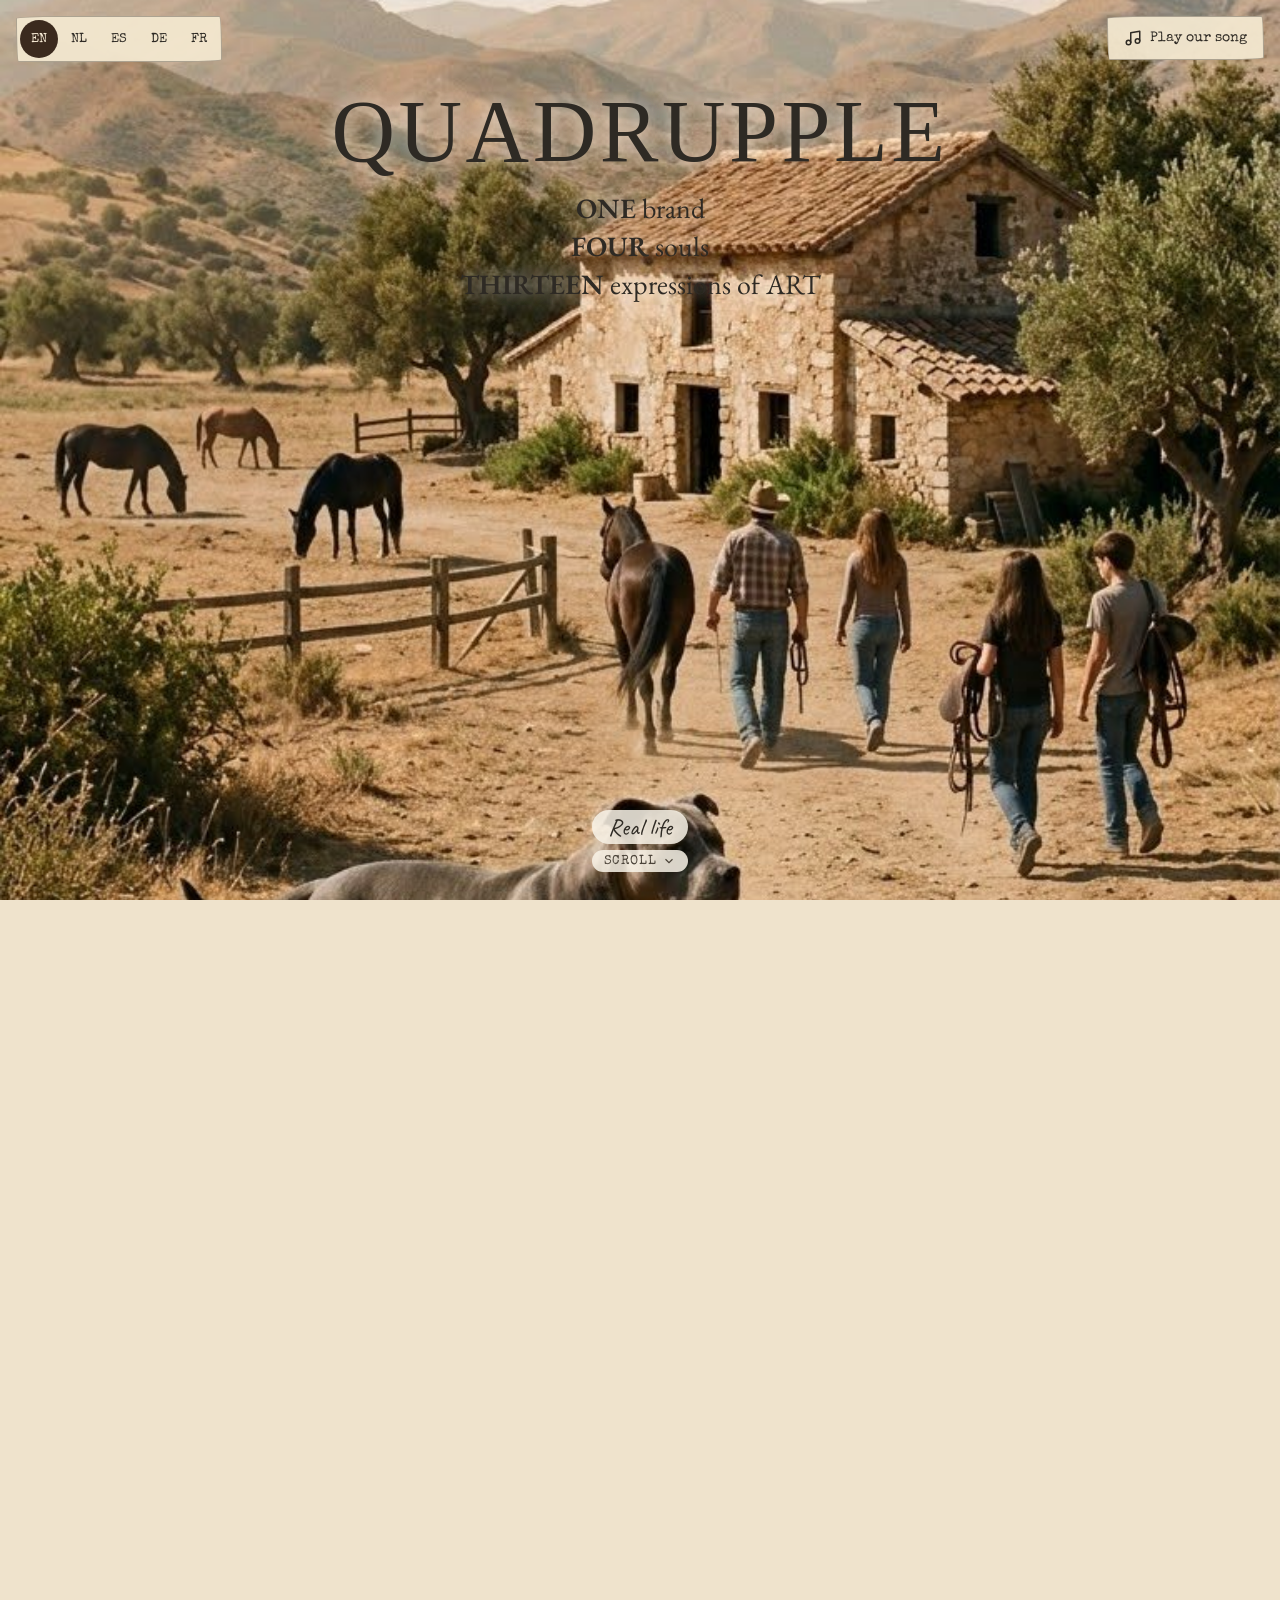
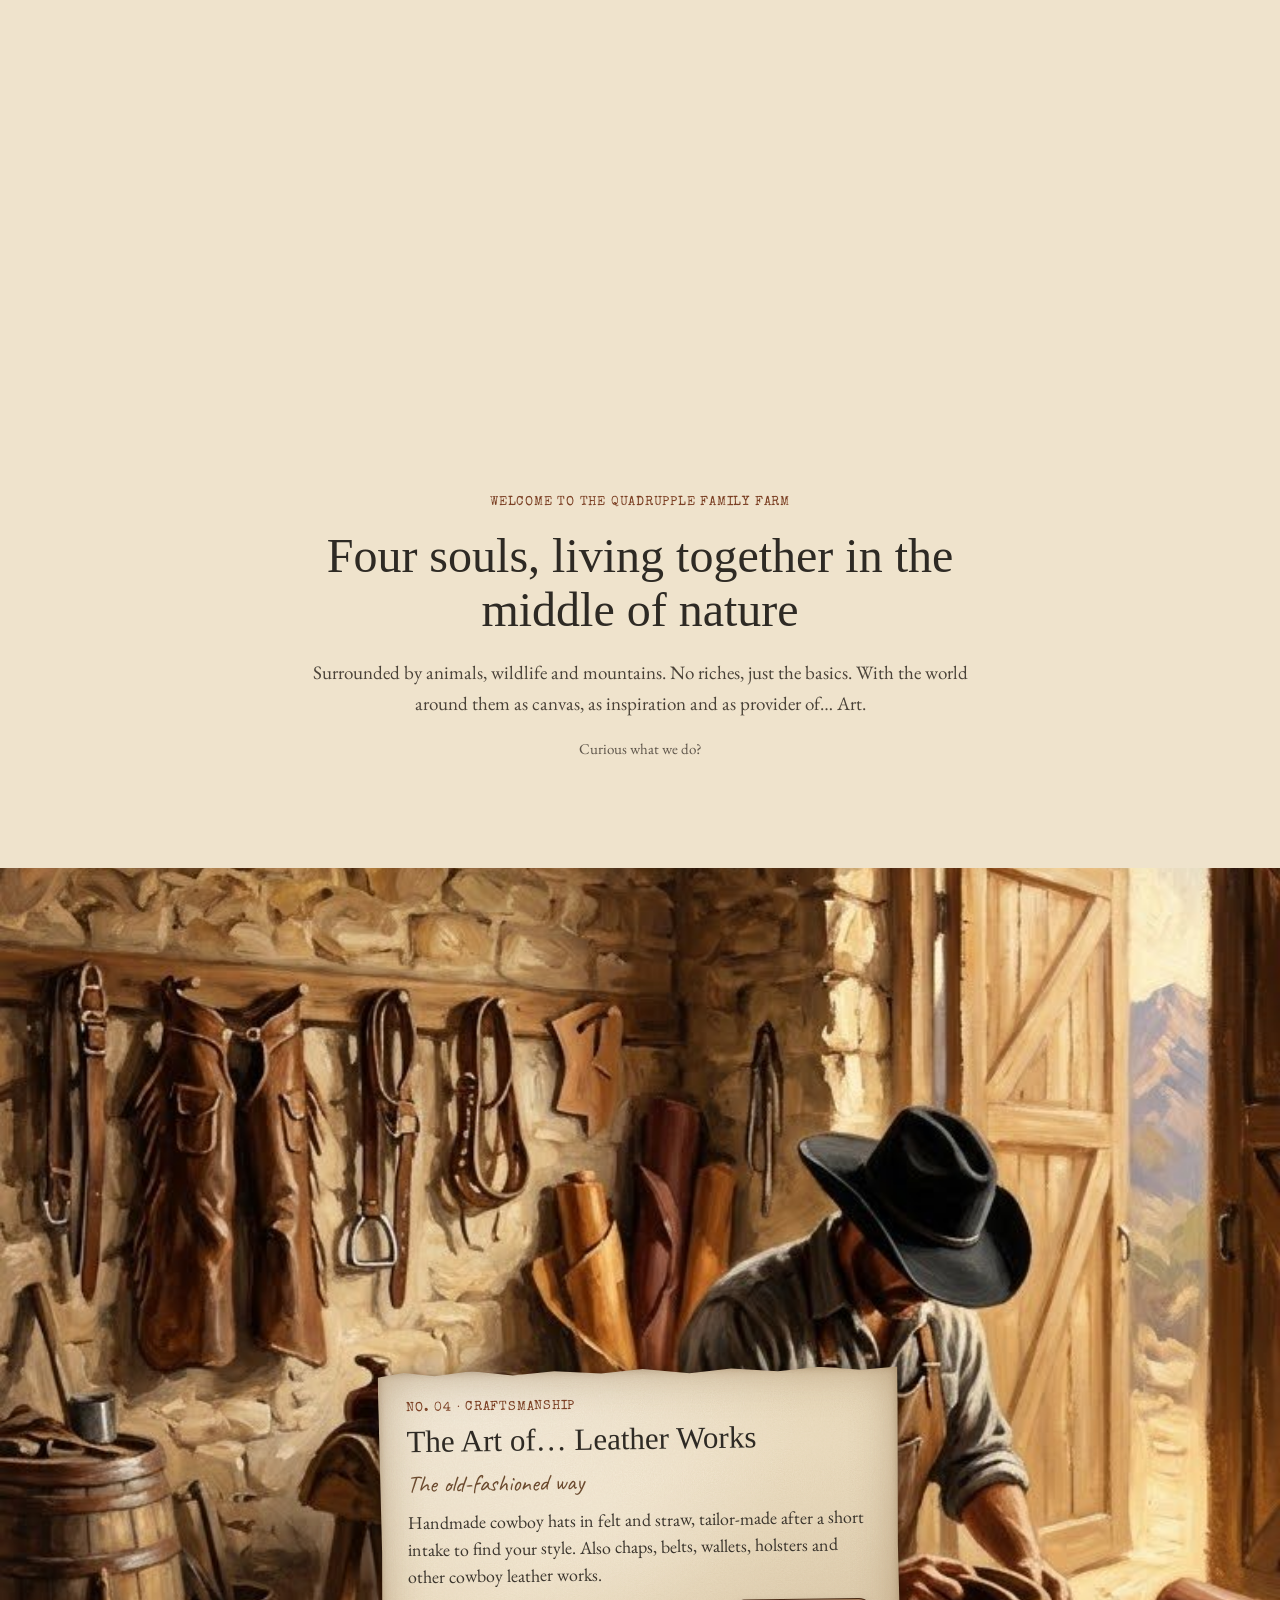
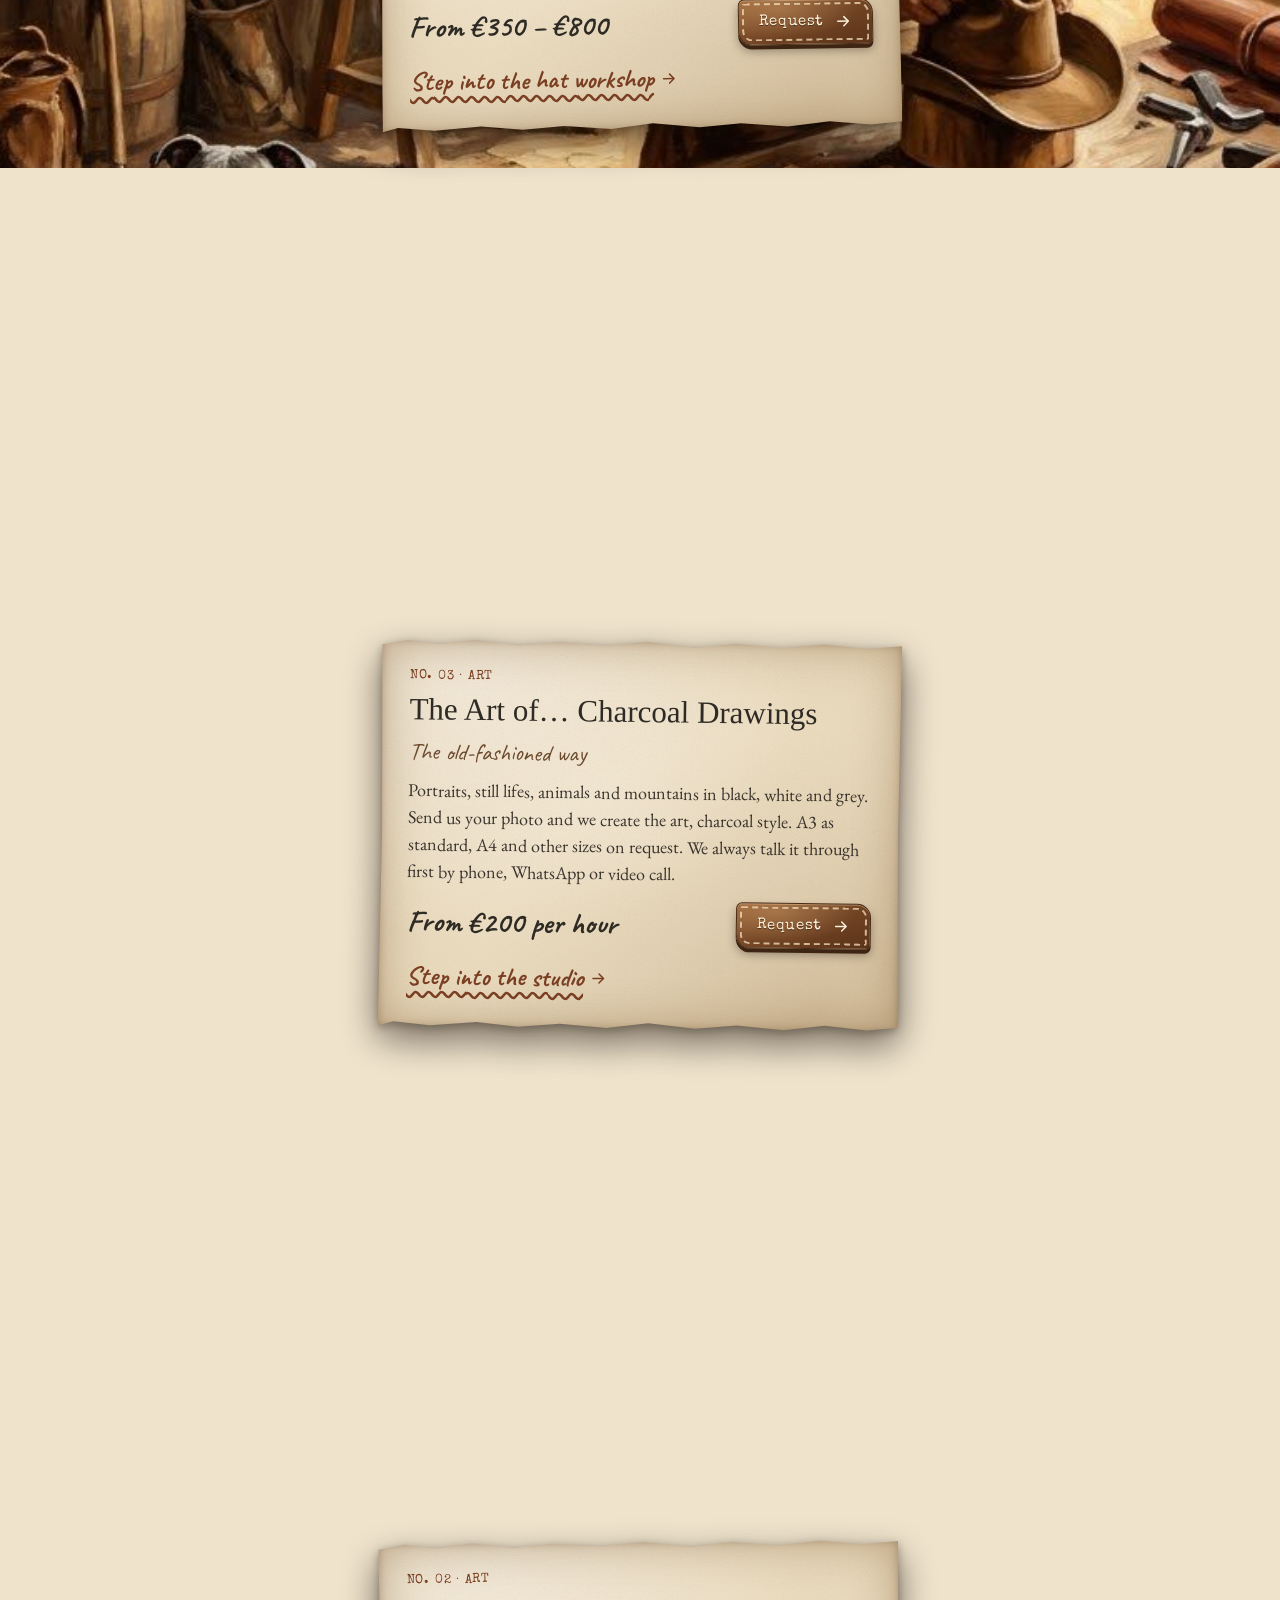
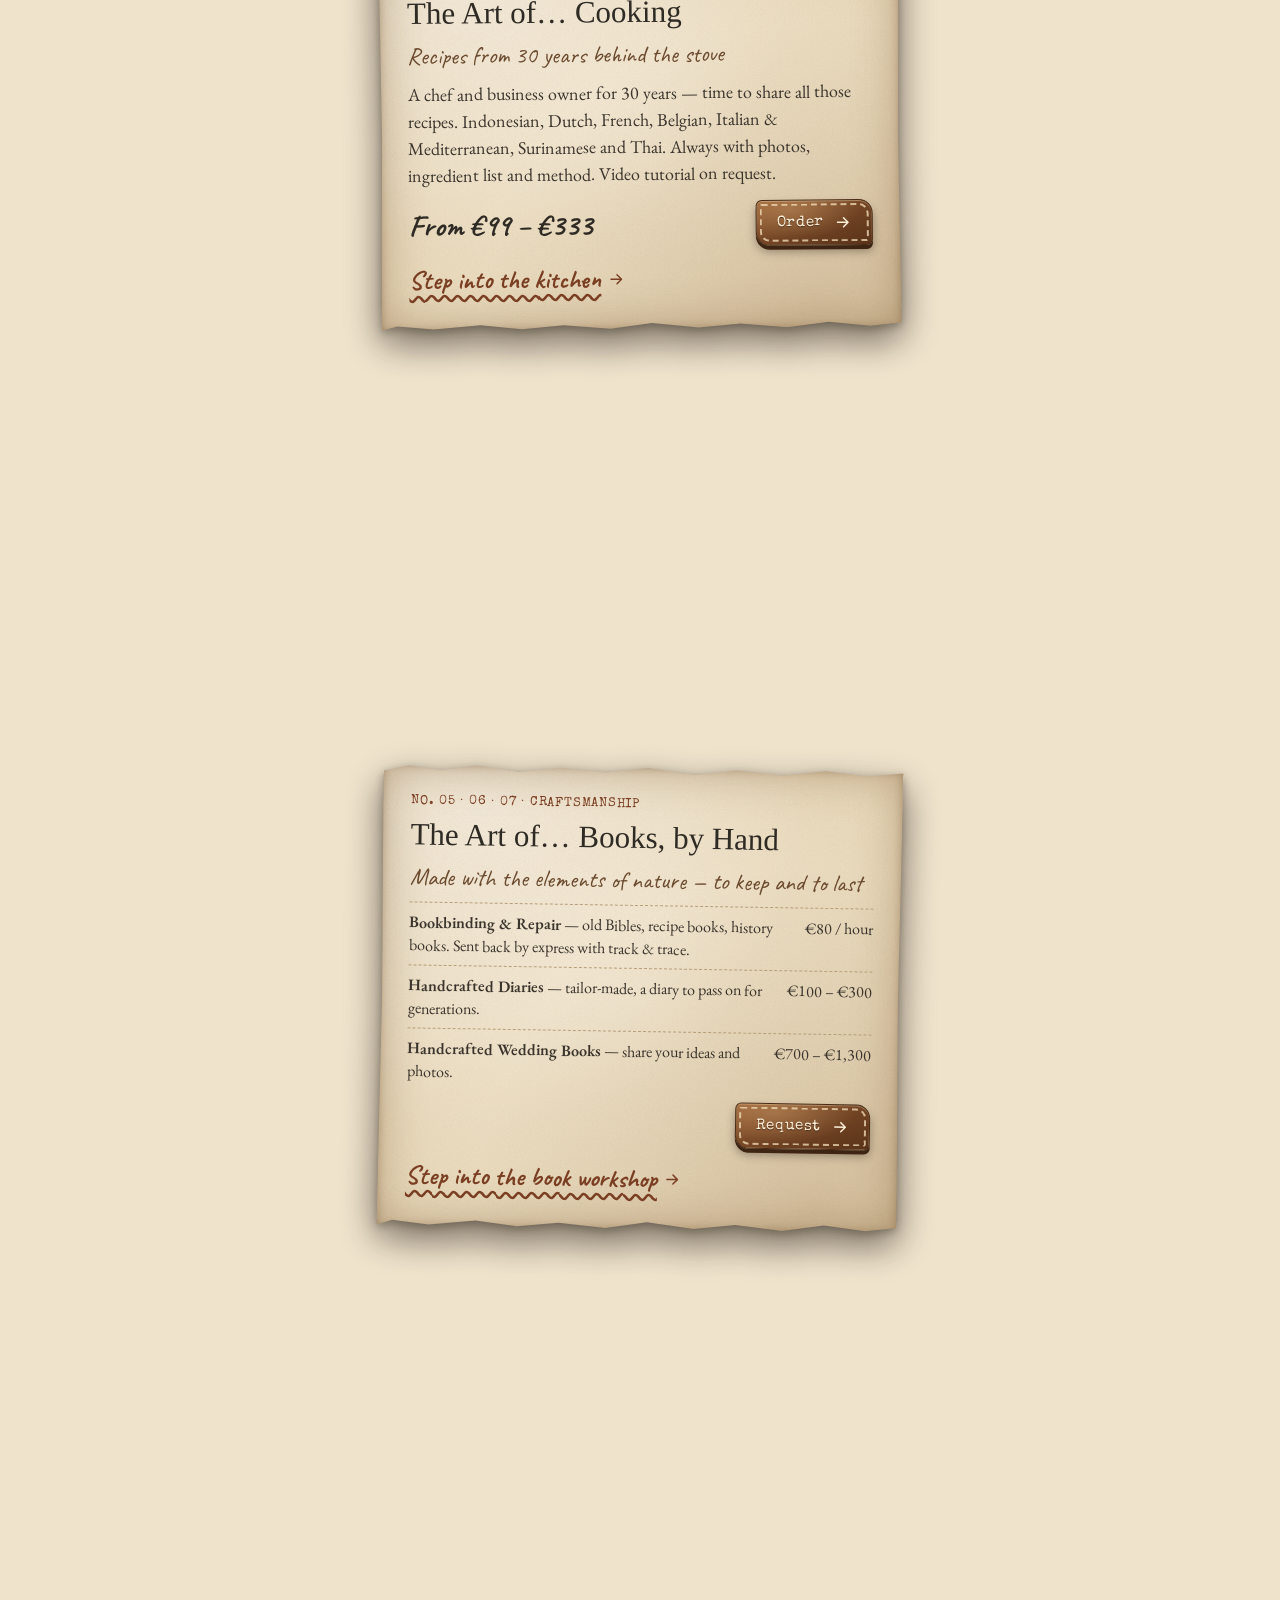
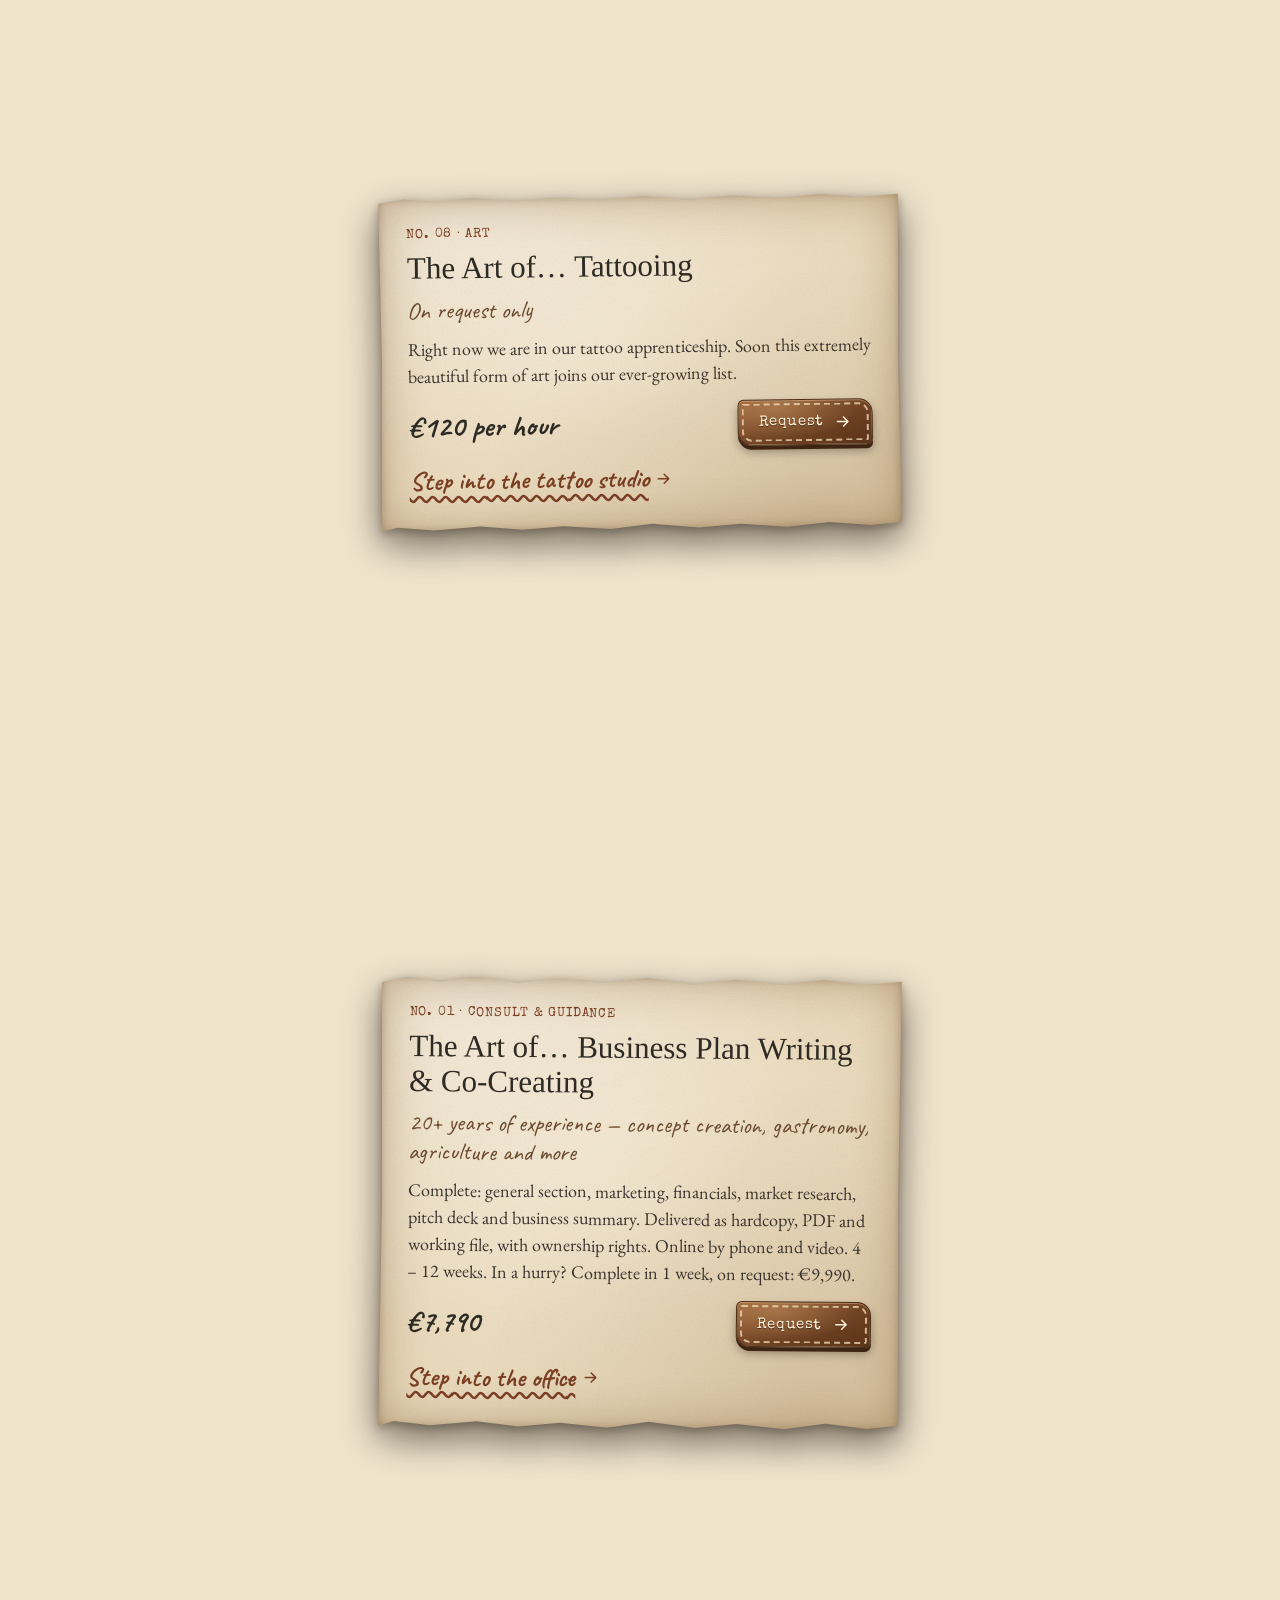
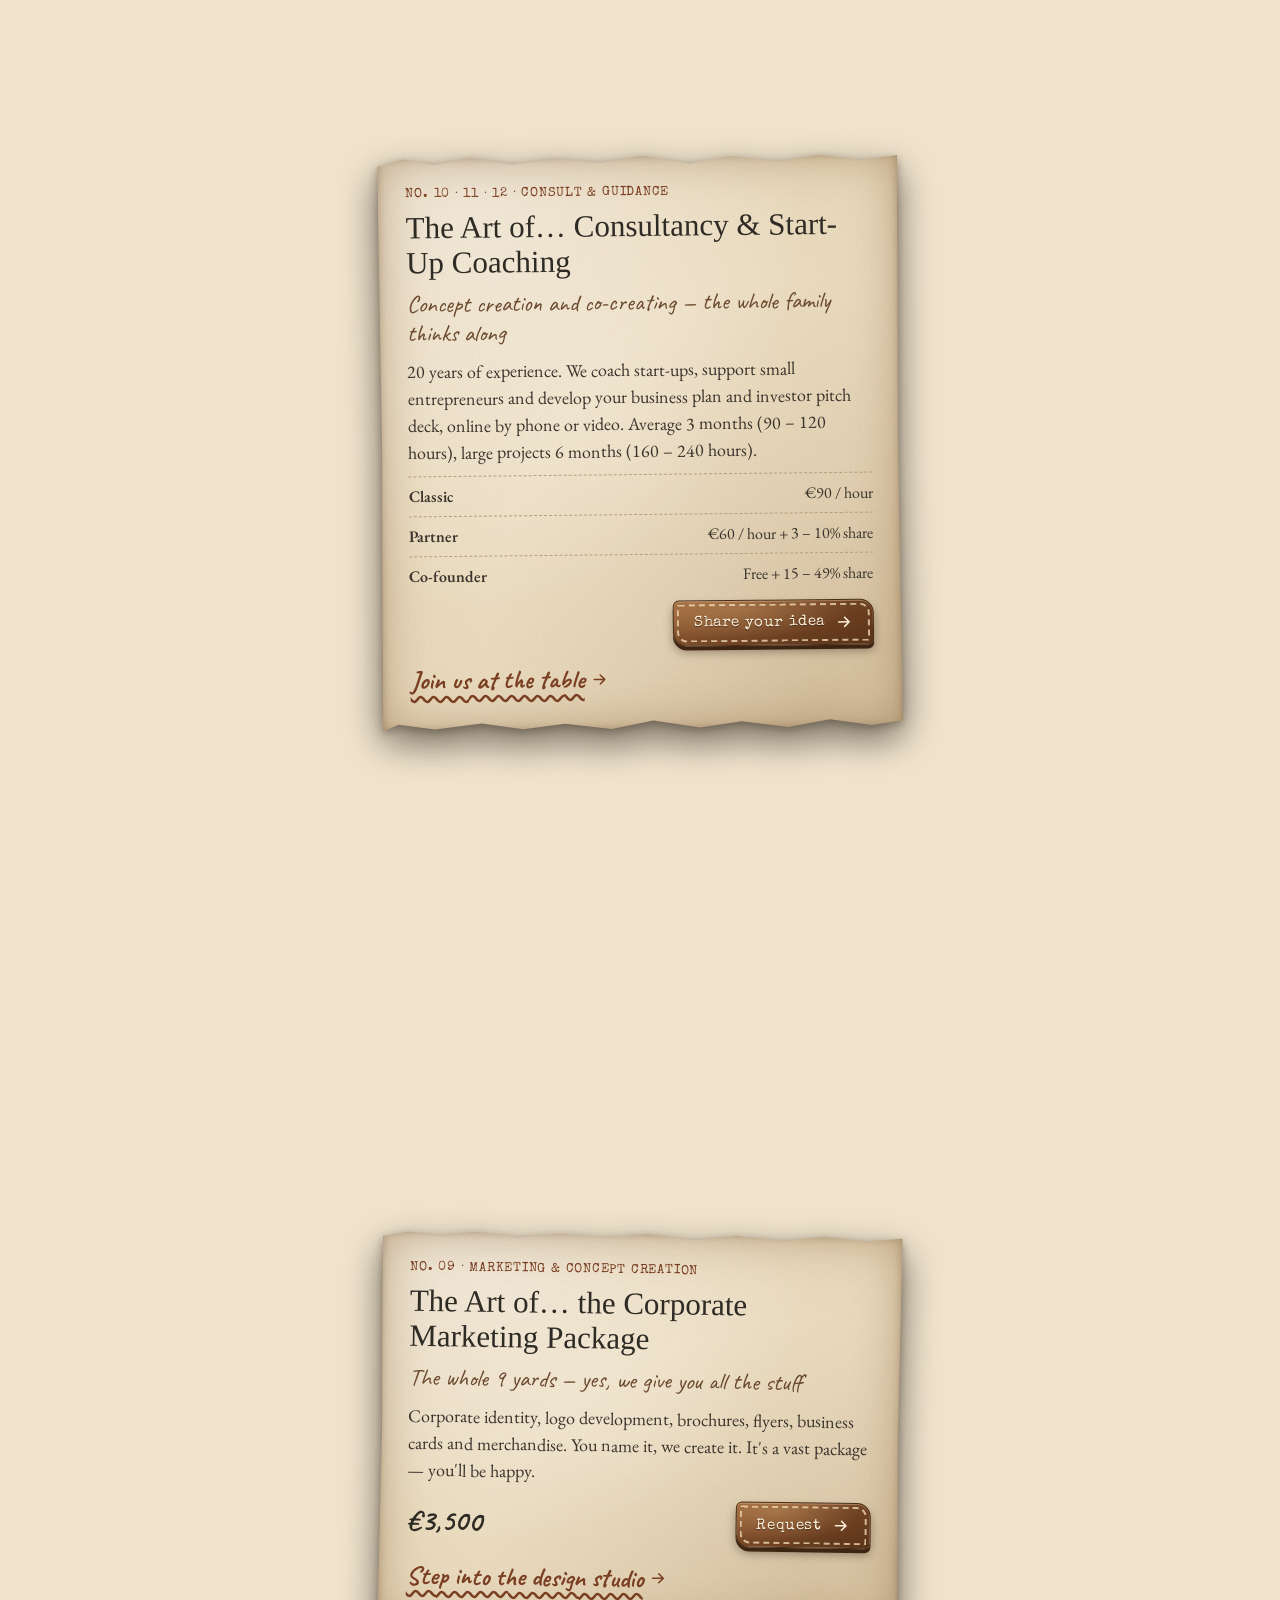
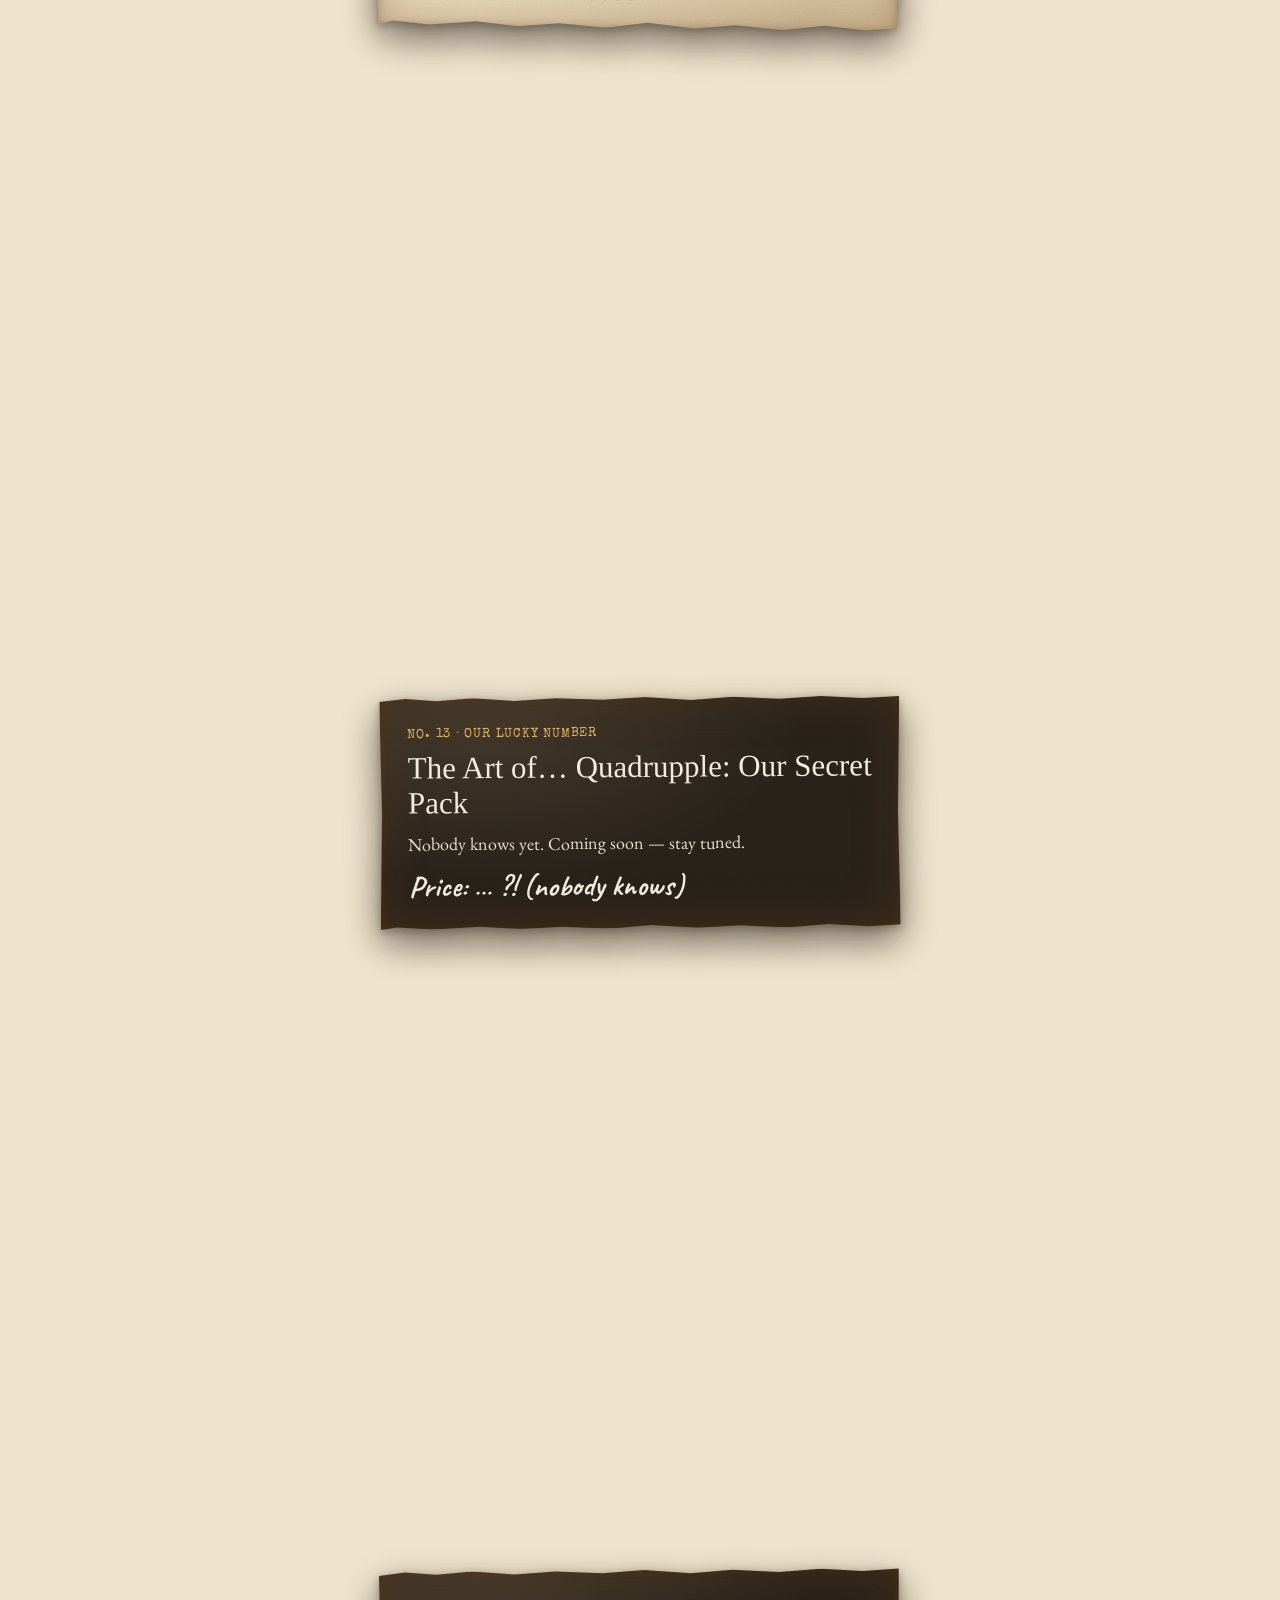
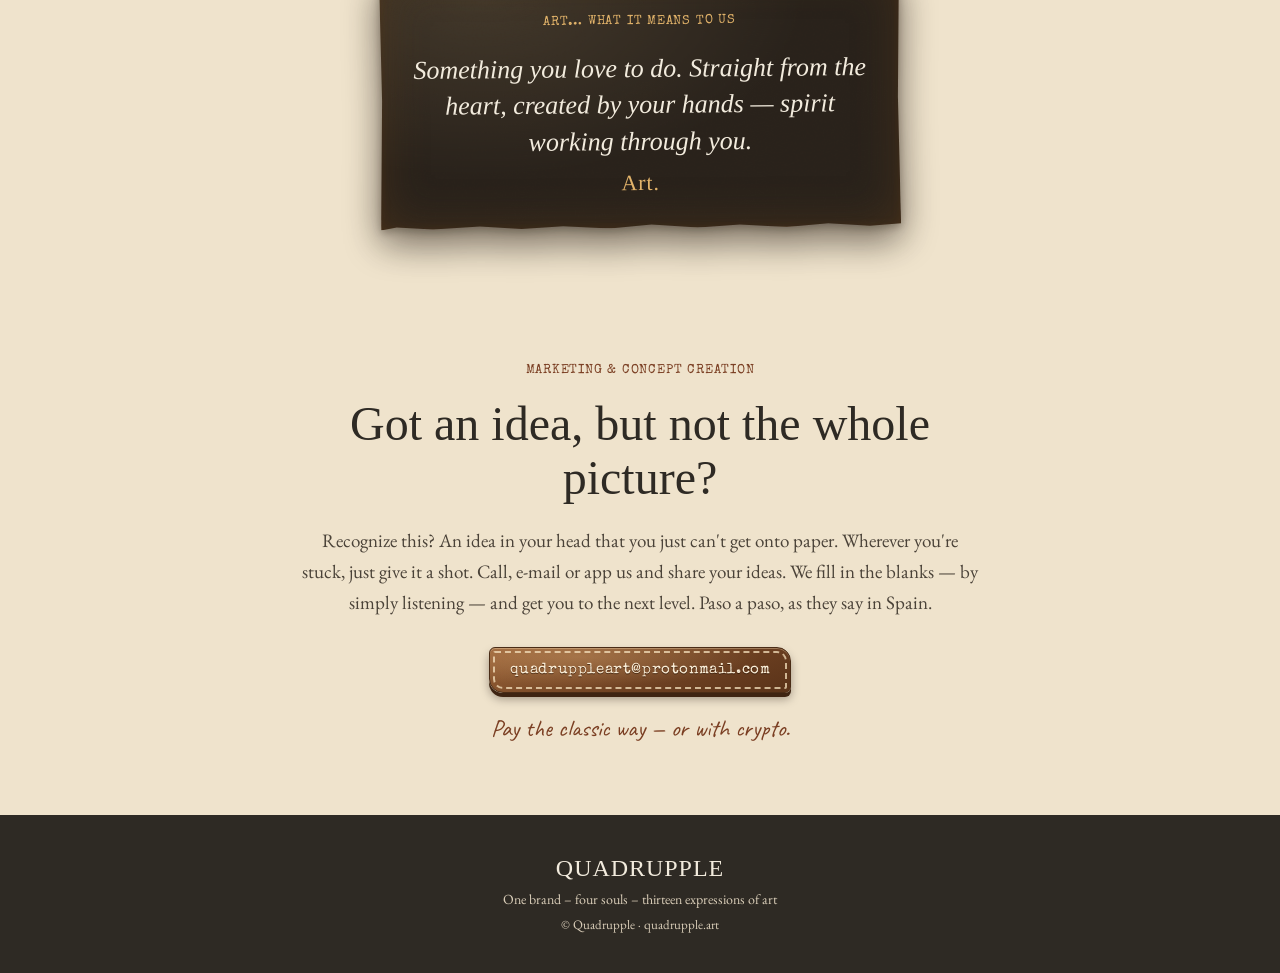
==== index.html @ 819b6ffb "Consultancy: 'Our projects' with The Bluzone 2GO and Mojito Bay (5 languages) Co-Authored-By: Claude" ====
<!doctype html>
<html lang="en">
<head>
<meta charset="utf-8">
<meta name="viewport" content="width=device-width, initial-scale=1">
<title>Quadrupple – One brand, four souls, thirteen expressions of art</title>
<meta name="description" content="Quadrupple Family Farm: four souls in the Spanish mountains and thirteen crafts made by hand — leather works and cowboy hats, charcoal drawings, recipes, books, tattoo, business plans, consultancy and marketing.">
<link rel="preconnect" href="https://fonts.googleapis.com">
<link rel="preconnect" href="https://fonts.gstatic.com" crossorigin>
<link href="https://fonts.googleapis.com/css2?family=IM+Fell+English:ital@0;1&family=IM+Fell+English+SC&family=EB+Garamond:ital,wght@0,400;0,600;1,400&family=Caveat:wght@500;700&family=Special+Elite&family=Libre+Franklin:wght@400;500;600&display=swap" rel="stylesheet">
<link rel="stylesheet" href="assets/style.css?v=6">
</head>
<body>
<main id="app"></main>
<script src="assets/lang.js?v=6"></script>
<script src="assets/main.js?v=6"></script>
</body>
</html>
---- assets/style.css ----
/* Quadrupple – shared styles */
*{box-sizing:border-box}
html{scroll-behavior:smooth}
body{margin:0;background:#EFE3CC;color:#2E2A24;font-family:"EB Garamond",Georgia,serif;-webkit-font-smoothing:antialiased}
img{max-width:100%;display:block}
a{color:#7A3E22}
a:hover{color:#5A2C17}
.f-head{font-family:"IM Fell English",Georgia,serif;font-weight:400}
.f-brand{font-family:"IM Fell English SC",Georgia,serif;letter-spacing:.04em}
.f-label{font-family:"Special Elite",monospace;font-size:13px;letter-spacing:.06em;text-transform:uppercase}
.f-hand{font-family:Caveat,cursive}

/* music button */
.music{position:fixed;top:16px;right:16px;z-index:30;display:flex;align-items:center;gap:8px;min-height:44px;padding:0 16px;border:1px solid rgba(46,42,36,.35);border-radius:255px 15px 225px 15px/15px 225px 15px 255px;background:rgba(243,231,207,.95);color:#2E2A24;font-family:"Special Elite",monospace;font-size:14px;cursor:pointer}

/* hero */
.hero{position:relative;height:400vh}
.hero-stick{position:sticky;top:0;height:100vh;overflow:hidden;background:#EFE3CC}
.layer{position:absolute;inset:0;width:100%;height:100%;object-fit:cover;object-position:center 70%}
.hero-text{position:absolute;top:0;left:0;right:0;display:flex;flex-direction:column;align-items:center;gap:14px;padding:88px 24px 0;text-align:center;text-shadow:0 0 18px rgba(250,244,232,.9)}
.hero-text h1{margin:0;font-size:clamp(40px,9vw,88px);line-height:1;font-weight:400}
.slogan{margin:0;font-size:clamp(18px,3.4vw,28px);line-height:1.35;display:flex;flex-direction:column}
.slogan b{font-weight:600}
.hero-bottom{position:absolute;left:0;right:0;bottom:28px;display:flex;flex-direction:column;align-items:center;gap:6px}
.pill{background:rgba(250,244,232,.85);border-radius:999px;padding:2px 16px}
.stage{font-size:24px}
.scroll-hint{display:flex;align-items:center;gap:6px;padding:4px 12px;color:#4A4238}

/* welcome / contact */
.band{background:#EFE3CC;padding:96px 24px 110px}
.band-inner{max-width:680px;margin:0 auto;display:flex;flex-direction:column;gap:20px;text-align:center}
.band h2{margin:0;font-size:clamp(30px,5.4vw,48px);line-height:1.12}
.band p{margin:0}
.lead{font-size:19px;line-height:1.65;color:#4A4238}
.accent{color:#7A3E22}

/* walk */
.walk{position:relative}
.walk-stick{position:sticky;top:0;height:100vh;overflow:hidden;background:#2E2A24}
.walk-stick .layer{object-position:center 60%}
.cards{position:relative;z-index:2;margin-top:-100vh}
.slot{min-height:100vh;display:flex;align-items:flex-end;justify-content:center;padding:24px 16px 40px;filter:drop-shadow(0 14px 18px rgba(20,12,4,.45)) drop-shadow(0 3px 4px rgba(20,12,4,.35))}

/* paper card */
.paper{position:relative;isolation:isolate;max-width:520px;width:100%;padding:30px 28px 28px;display:flex;flex-direction:column;gap:10px;
 background:radial-gradient(ellipse at 18% 8%,rgba(255,255,255,.45),transparent 55%),radial-gradient(ellipse at 85% 95%,rgba(140,100,50,.22),transparent 55%),radial-gradient(ellipse at 50% 50%,#F5EAD3,#EADBBE);
 box-shadow:inset 0 0 46px rgba(110,70,30,.38),inset 0 0 8px rgba(90,55,20,.35);
 clip-path:polygon(0% 1.4%,5% .2%,11% 1.2%,18% 0%,26% 1.3%,34% .3%,43% 1.1%,51% 0%,60% 1.4%,68% .2%,77% 1.2%,85% .1%,93% 1.1%,100% .3%,99.6% 50%,100% 99%,94% 99.8%,86% 98.7%,78% 100%,69% 98.9%,61% 99.9%,52% 98.6%,44% 100%,35% 99%,27% 99.9%,19% 98.8%,10% 99.8%,3% 98.9%,0% 100%,.4% 50%)}
.paper.dark{background:radial-gradient(ellipse at 20% 10%,rgba(255,220,160,.12),transparent 55%),#2A231C;color:#F2EBDD}
.paper.dark .f-label{color:#E2B36A}
.paper .noise{position:absolute;inset:0;width:100%;height:100%;z-index:-1;pointer-events:none;mix-blend-mode:multiply;opacity:.55}
.paper h3{margin:0;font-size:31px;line-height:1.12}
.paper .sub{font-size:24px;line-height:1.2;color:#6B4A2E}
.paper.dark .sub{color:#E2B36A}
.paper .body{margin:0;font-size:18px;line-height:1.5;color:#3A342C}
.paper.dark .body{color:#E8DFCF}
.rows{display:flex;flex-direction:column;gap:8px;font-size:16px;line-height:1.45;color:#3A342C}
.row{display:flex;justify-content:space-between;gap:12px;border-top:1px dashed #B79F7A;padding-top:8px}
.row b{font-weight:600}
.row .p{white-space:nowrap}
.foot{display:flex;flex-wrap:wrap;align-items:center;justify-content:space-between;gap:12px;margin-top:4px}
.price{font-weight:700;font-size:30px;line-height:1}
.more{align-self:flex-start;display:inline-flex;align-items:center;gap:6px;min-height:44px;font-weight:700;font-size:26px;color:#7A3E22;text-decoration:underline wavy;text-underline-offset:6px}

/* buttons */
.btn{display:inline-flex;align-items:center;gap:10px;min-height:46px;padding:0 20px;text-decoration:none;font-family:"Special Elite",monospace;font-size:15px;letter-spacing:.04em;cursor:pointer}
.btn:active{transform:translateY(3px)}
.btn:hover{filter:brightness(1.08)}
.btn-leather{border-radius:6px 14px 6px 14px;border:1px solid #4A2C16;background:radial-gradient(ellipse at 30% 20%,rgba(255,210,150,.25),transparent 60%),linear-gradient(160deg,#9A6338,#6E4122 60%,#5A3319);outline:2px dashed rgba(246,226,190,.75);outline-offset:-6px;box-shadow:0 4px 0 #3E2412,0 6px 10px rgba(20,10,0,.35),inset 0 1px 0 rgba(255,230,190,.35);color:#FBEFD9;text-shadow:0 1px 0 rgba(40,20,5,.6)}
.btn-leather:hover{color:#FBEFD9}
.chip{display:inline-flex;align-items:center;min-height:48px;padding:0 22px;border-radius:255px 15px 225px 15px/15px 225px 15px 255px;border:2px dashed #7A3E22;color:#7A3E22;font-family:"Special Elite",monospace;text-decoration:none}
.crypto{font-size:24px;color:#7A3E22}

.quote{max-width:520px;width:100%;padding:32px 28px;text-align:center;display:flex;flex-direction:column;gap:10px;margin:0;color:#F2EBDD}
.quote .q{font-family:"IM Fell English",Georgia,serif;font-style:italic;font-size:26px;line-height:1.4;margin:0}
.quote .w{font-size:22px;color:#E2B36A;margin:0}

footer.site{background:#2E2A24;color:#D9CDB8;padding:40px 24px;text-align:center;display:flex;flex-direction:column;gap:8px;align-items:center}
footer.site .f-brand{font-size:24px;color:#F2EBDD}

/* ---------- craft pages ---------- */
.cp{--bg:#EFE3CC;--ink:#2E2A24;--muted:#4A4238;--accent:#7A3E22;--nav:#2A231C;--navink:#F2EBDD;--line:1px dashed #B79F7A;--ph:#B79F7A;background:var(--bg);color:var(--ink)}
.cp nav{display:flex;flex-wrap:wrap;align-items:center;justify-content:space-between;gap:12px;padding:16px 20px;background:var(--nav);color:var(--navink)}
.cp nav a{display:inline-flex;align-items:center;gap:8px;min-height:44px;color:var(--navink);text-decoration:none;font-family:"Special Elite",monospace;font-size:14px}
.cp nav .f-brand{font-size:22px}
.cp header{position:relative;min-height:78vh;display:flex;align-items:flex-end;overflow:hidden}
.cp header img{position:absolute;inset:0;width:100%;height:100%;object-fit:cover;object-position:center 55%}
.cp header .shade{position:absolute;inset:0;background:linear-gradient(180deg,rgba(15,12,8,0) 35%,rgba(15,12,8,.8) 100%)}
.cp header .t{position:relative;width:100%;max-width:760px;margin:0 auto;padding:32px 24px 44px;color:#F8F1E4;display:flex;flex-direction:column;gap:10px}
.cp header .f-label{color:#E2B36A}
.cp header h1{margin:0;font-size:clamp(36px,7vw,64px);line-height:1.05}
.cp header .s{margin:0;font-size:30px;line-height:1.15;color:#F2D9A8}
.cp section{max-width:1040px;margin:0 auto;padding:48px 20px 24px}
.cp .intro{max-width:680px;padding-top:64px;display:flex;flex-direction:column;gap:18px}
.cp .intro p{margin:0;font-size:21px;line-height:1.6}
.cp .intro p+p{font-size:18px;color:var(--muted)}
.cp h2{margin:0 0 22px;text-align:center;font-size:clamp(28px,5vw,42px)}
.grid{display:grid;grid-template-columns:repeat(auto-fit,minmax(220px,1fr));gap:22px}
.card{padding:26px 22px;display:flex;flex-direction:column;gap:8px}
.card .n{font-weight:700;font-size:40px;line-height:1;color:var(--accent)}
.card h3{margin:0;font-size:24px}
.card p{margin:0;font-size:17px;line-height:1.5;color:var(--muted)}
.ph{aspect-ratio:4/5;display:flex;align-items:center;justify-content:center;text-align:center;padding:16px;border:2px dashed var(--ph);color:var(--muted);font-family:"Special Elite",monospace;font-size:14px}
.photo{aspect-ratio:4/5;width:100%;object-fit:cover}
.pricebox{max-width:760px;margin:0 auto;padding:30px 28px;display:flex;flex-direction:column;gap:10px;font-size:18px}
.prow{display:flex;flex-wrap:wrap;justify-content:space-between;align-items:baseline;gap:8px;border-bottom:var(--line);padding-bottom:10px}
.prow:last-of-type{border-bottom:0;padding-bottom:0}
.prow b{font-weight:600}
.prow .pp{font-weight:700;font-size:26px}
.note{margin:6px 0 0;font-size:15px;color:var(--muted)}
.cta{max-width:680px!important;padding:56px 24px 88px!important;text-align:center;display:flex;flex-direction:column;align-items:center;gap:16px}
.cta p{margin:0;font-size:19px;line-height:1.6;color:var(--muted)}
.cp footer{background:var(--nav);color:var(--navink);padding:36px 24px;text-align:center;display:flex;flex-direction:column;gap:6px;align-items:center}

/* themes */
.t-rustic .card,.t-rustic .pricebox{background:radial-gradient(ellipse at 18% 8%,rgba(255,255,255,.45),transparent 55%),radial-gradient(ellipse at 50% 50%,#F5EAD3,#EADBBE);box-shadow:inset 0 0 36px rgba(110,70,30,.3),0 10px 18px rgba(20,12,4,.22)}
.t-charcoal{--bg:#E9E7E3;--ink:#1C1C1C;--muted:#3E3E3E;--accent:#4A4A4A;--nav:#161616;--navink:#EDEDED;--line:1px dashed #9A9A9A;--ph:#9A9A9A}
.t-charcoal .card,.t-charcoal .pricebox{background:radial-gradient(ellipse at 80% 90%,rgba(0,0,0,.10),transparent 55%),#FBFAF7;box-shadow:inset 0 0 30px rgba(0,0,0,.12),0 10px 16px rgba(0,0,0,.18)}
.t-charcoal .btn{border-radius:3px;border:2px solid #1C1C1C;background:#1C1C1C;box-shadow:4px 4px 0 #9A9A9A;color:#FAFAFA;outline:0;text-shadow:none}
.t-kitchen{--bg:#F3E6CF;--ink:#2E241C;--muted:#4E3F33;--accent:#9C3D1E;--nav:#3A2416;--navink:#F7E9D2;--line:1px dashed #C9A982;--ph:#C9A982}
.t-kitchen .card,.t-kitchen .pricebox{background:repeating-linear-gradient(180deg,transparent 0 27px,rgba(70,110,150,.22) 27px 28px),linear-gradient(90deg,transparent 38px,rgba(190,60,40,.35) 38px 39px,transparent 39px),#FFFBF2;box-shadow:inset 0 0 26px rgba(120,80,40,.18),0 10px 18px rgba(40,20,5,.22);padding-left:52px}
.t-office{--bg:#F4F1EA;--ink:#1E2A36;--muted:#3D4A57;--accent:#A07A3B;--nav:#1E2A36;--navink:#F4F1EA;--line:1px solid #E2DCCF;--ph:#B9B2A3;font-family:"Libre Franklin",system-ui,sans-serif}
.t-office .f-head{font-family:"EB Garamond",Georgia,serif;font-weight:600}
.t-office .f-hand,.t-office .card .n,.t-office .prow .pp{font-family:"EB Garamond",Georgia,serif}
.t-office .card,.t-office .pricebox{background:#fff;border-top:3px solid #A07A3B;border-radius:4px;box-shadow:0 10px 24px rgba(30,42,54,.10),0 1px 2px rgba(30,42,54,.10)}
.t-office .btn{border-radius:4px;border:1px solid #A07A3B;background:#1E2A36;box-shadow:0 6px 16px rgba(30,42,54,.25);color:#F4F1EA;outline:0;text-shadow:none;font-family:"Libre Franklin",system-ui,sans-serif;font-weight:500}
.t-tattoo{--bg:#F8F7F4;--ink:#111;--muted:#3A3A3A;--accent:#8B1E1E;--nav:#111;--navink:#F8F7F4;--line:1px solid #E4E1DA;--ph:#BDBDBD}
.t-tattoo .f-head{font-family:"IM Fell English SC",Georgia,serif}
.t-tattoo .card,.t-tattoo .pricebox{background:#fff;border:1.5px solid #111;box-shadow:6px 6px 0 #E4E1DA}
.t-tattoo .btn{border-radius:2px;border:2px solid #111;background:#111;box-shadow:4px 4px 0 #8B1E1E;color:#fff;outline:0;text-shadow:none}
.t-studio{--bg:#F6EFE4;--ink:#2A2420;--muted:#4A403A;--accent:#D9572B;--nav:#2F7F7A;--navink:#FFF8EE;--line:1px dashed #D2B79B;--ph:#D2B79B;font-family:"Libre Franklin",system-ui,sans-serif}
.t-studio .card,.t-studio .pricebox{background:#FFFDF8;border-radius:10px;box-shadow:0 12px 24px rgba(42,36,32,.14);border-top:8px solid #D9572B}
.t-studio .btn{border-radius:999px 12px 999px 12px;border:2px solid #2A2420;background:#D9572B;box-shadow:4px 4px 0 #2F7F7A;color:#FFFDF8;outline:0;text-shadow:none}
.tilt-1{transform:rotate(-.8deg)}.tilt-2{transform:rotate(.7deg)}.tilt-3{transform:rotate(-.5deg)}.tilt-4{transform:rotate(.6deg)}
.t-office [class*="tilt-"],.t-tattoo [class*="tilt-"]{transform:none}

/* language switch */
.langbar{position:fixed;top:16px;left:16px;z-index:30}
.langs{display:flex;gap:2px;padding:3px;border-radius:255px 15px 225px 15px/15px 225px 15px 255px;background:rgba(243,231,207,.95);border:1px solid rgba(46,42,36,.35)}
.langs a{display:inline-flex;align-items:center;justify-content:center;min-width:38px;min-height:38px;padding:0 6px;border-radius:999px;font-family:"Special Elite",monospace;font-size:13px;color:#2E2A24;text-decoration:none}
.langs a.on{background:#3B2A1E;color:#FBEFD9}
.cp nav .langs{background:transparent;border-color:rgba(255,255,255,.35)}
.cp nav .langs a{min-height:36px;color:var(--navink);font-size:13px}
.cp nav .langs a.on{background:var(--navink);color:var(--nav)}
@media (max-width:520px){.langs a{min-width:34px;padding:0 4px;font-size:12px}.music span{display:none}}
.t-charcoal .photo{aspect-ratio:auto;height:auto;object-fit:contain;background:#fff}
.photo.pj{aspect-ratio:auto;height:auto;object-fit:contain}
.project{margin:0 0 44px}.project h3{margin:0 0 8px;font-size:26px}.project>p{margin:0 0 18px;max-width:720px}
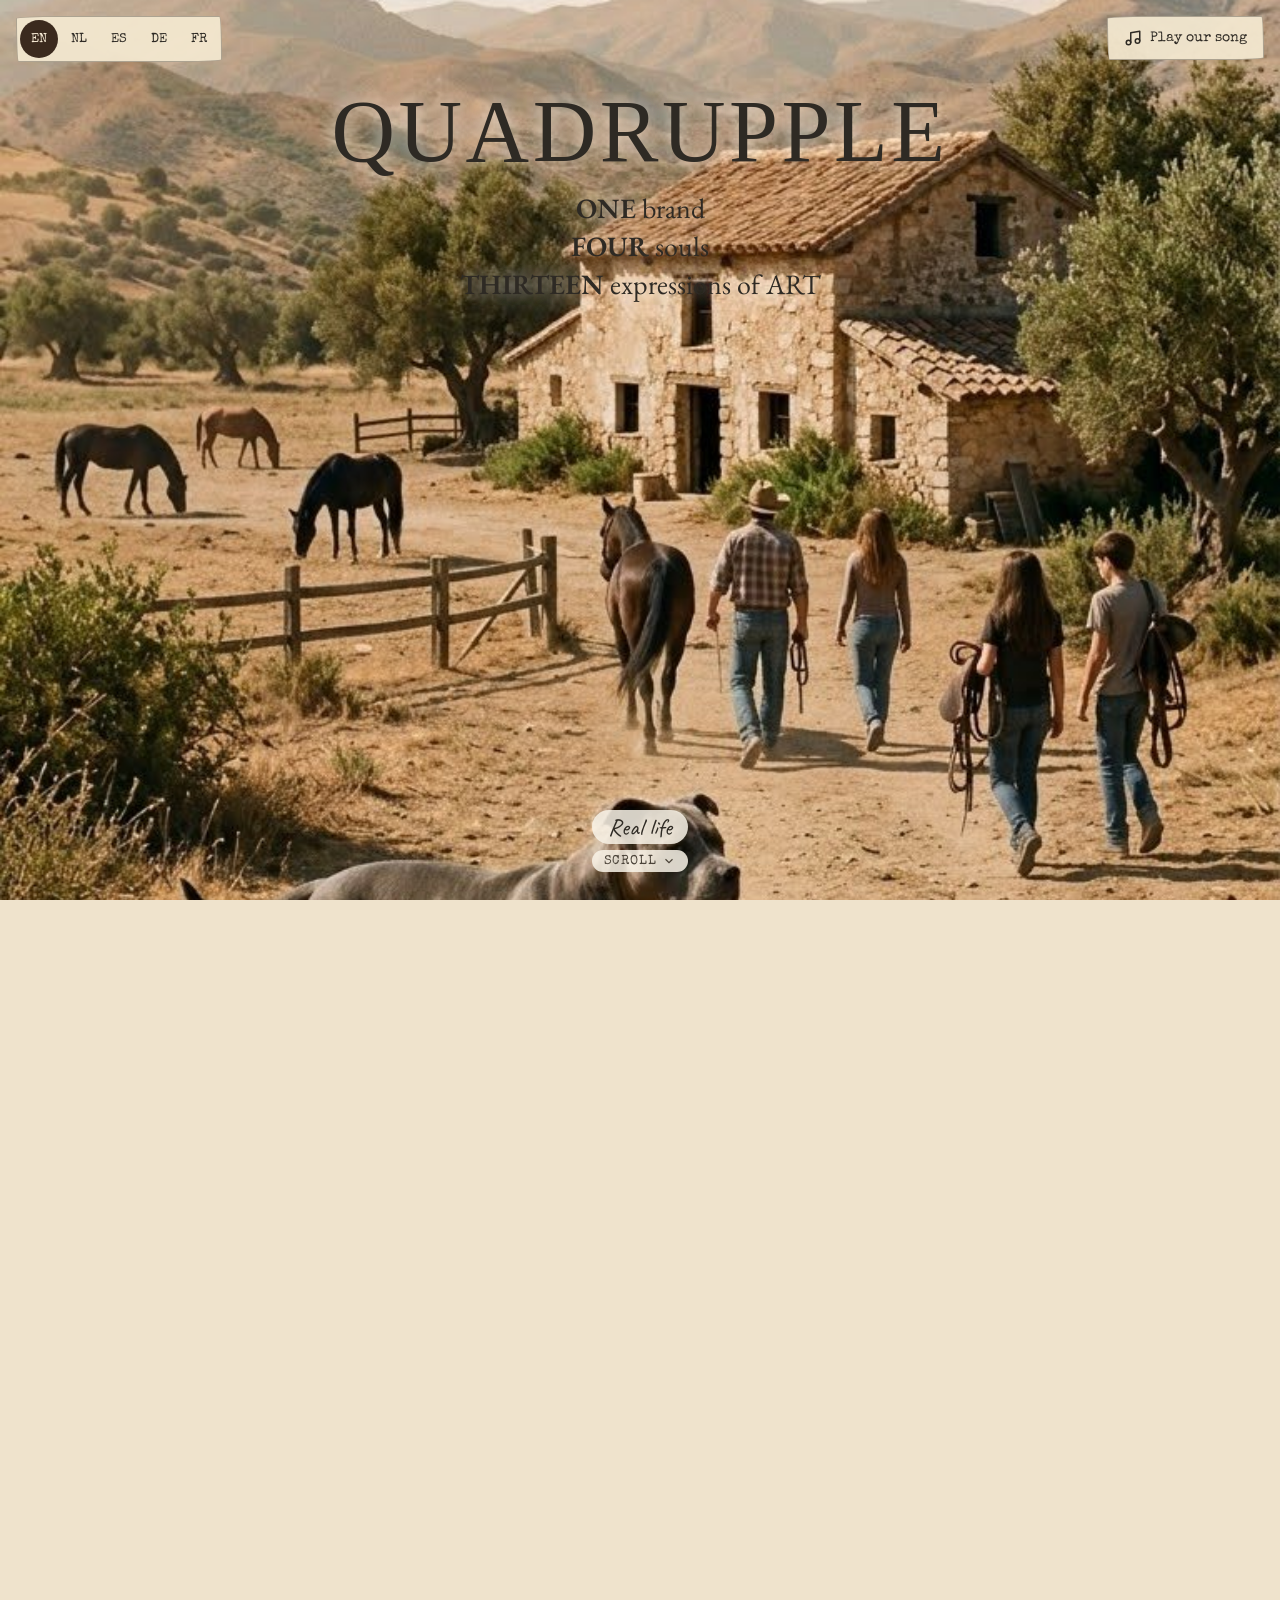
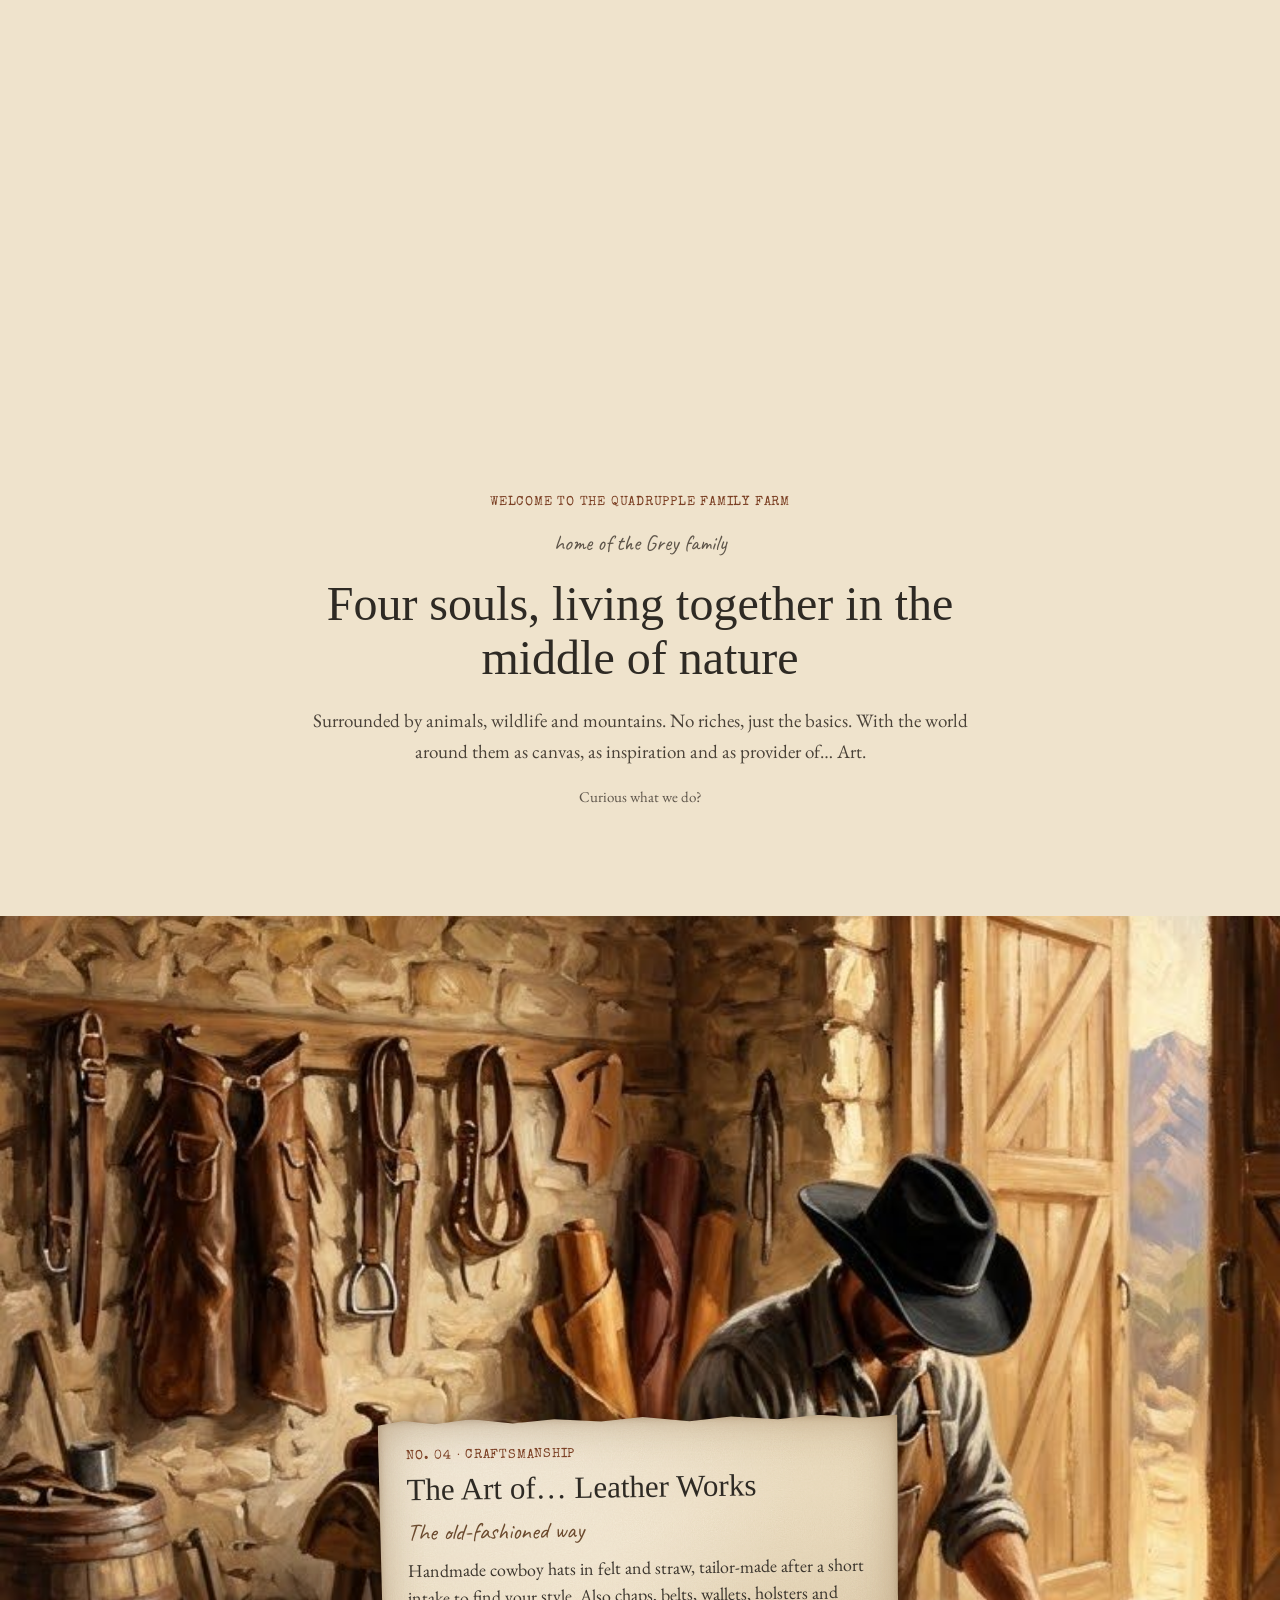
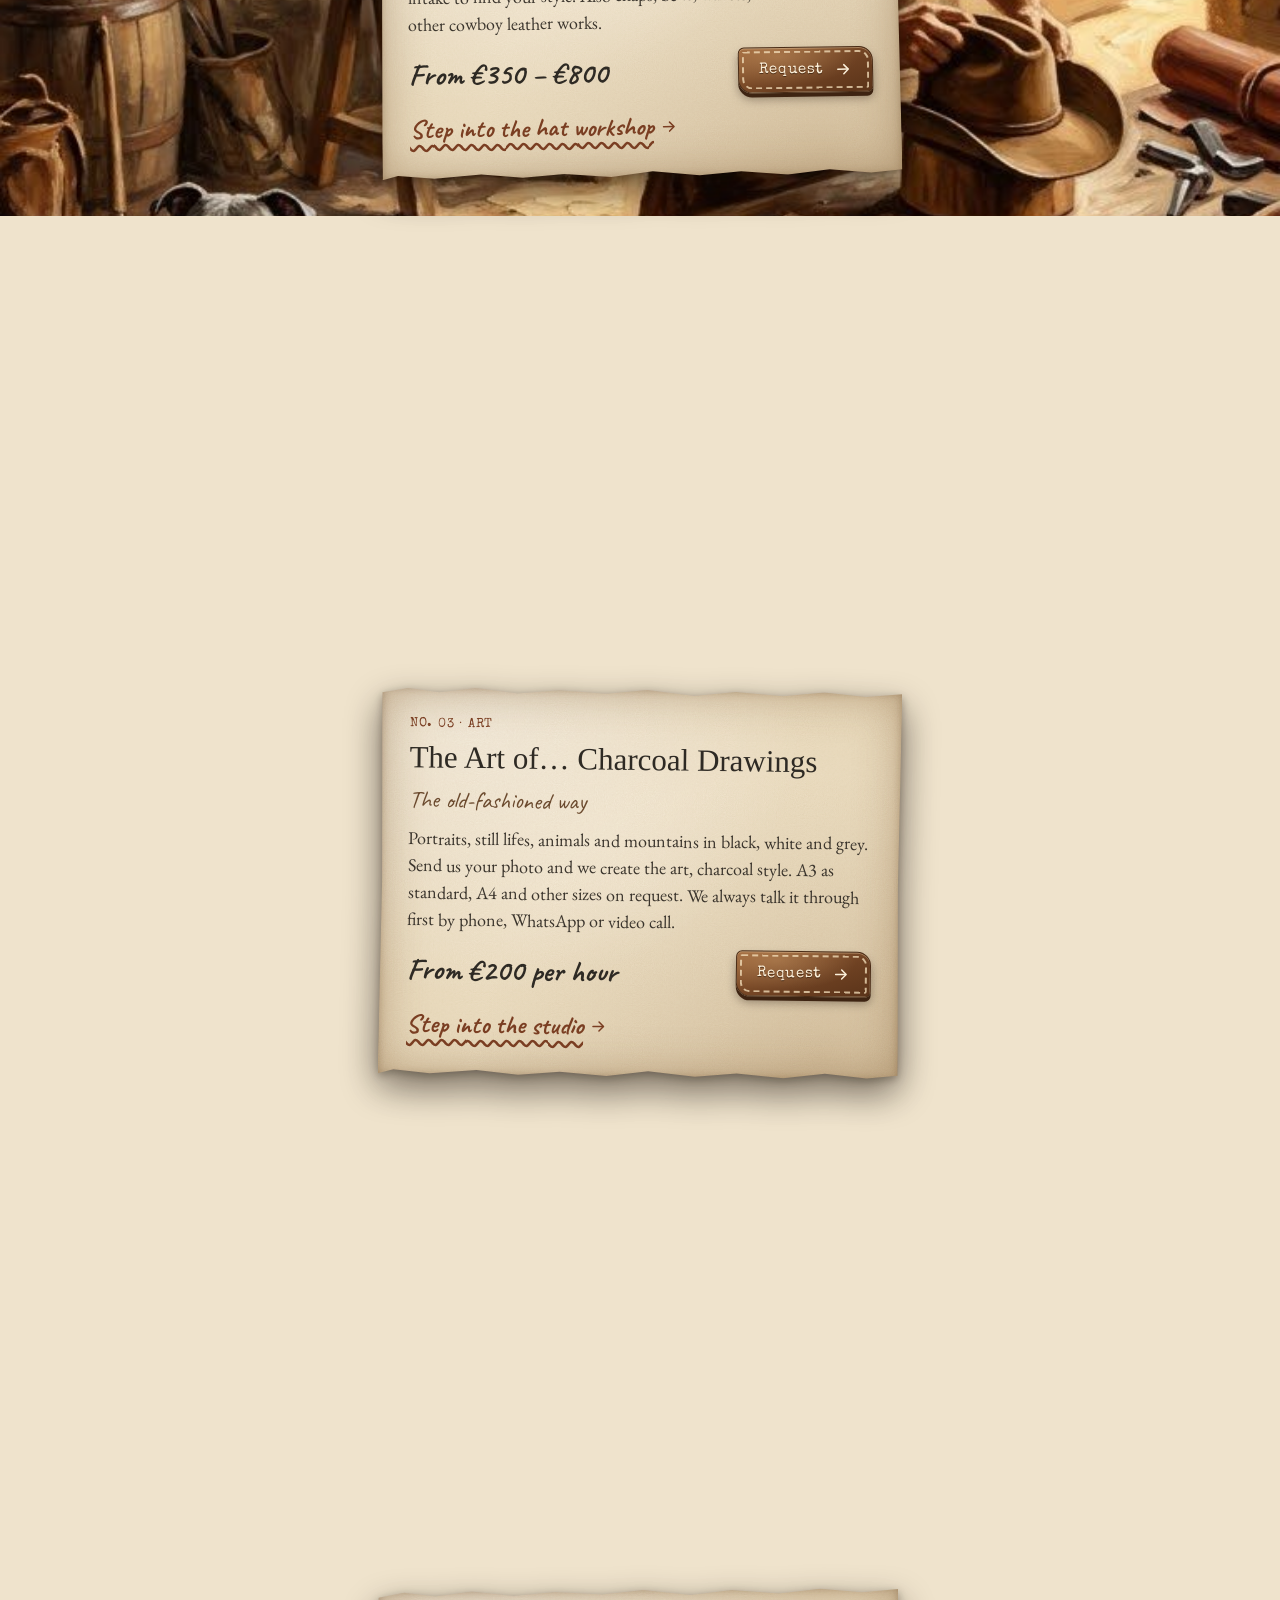
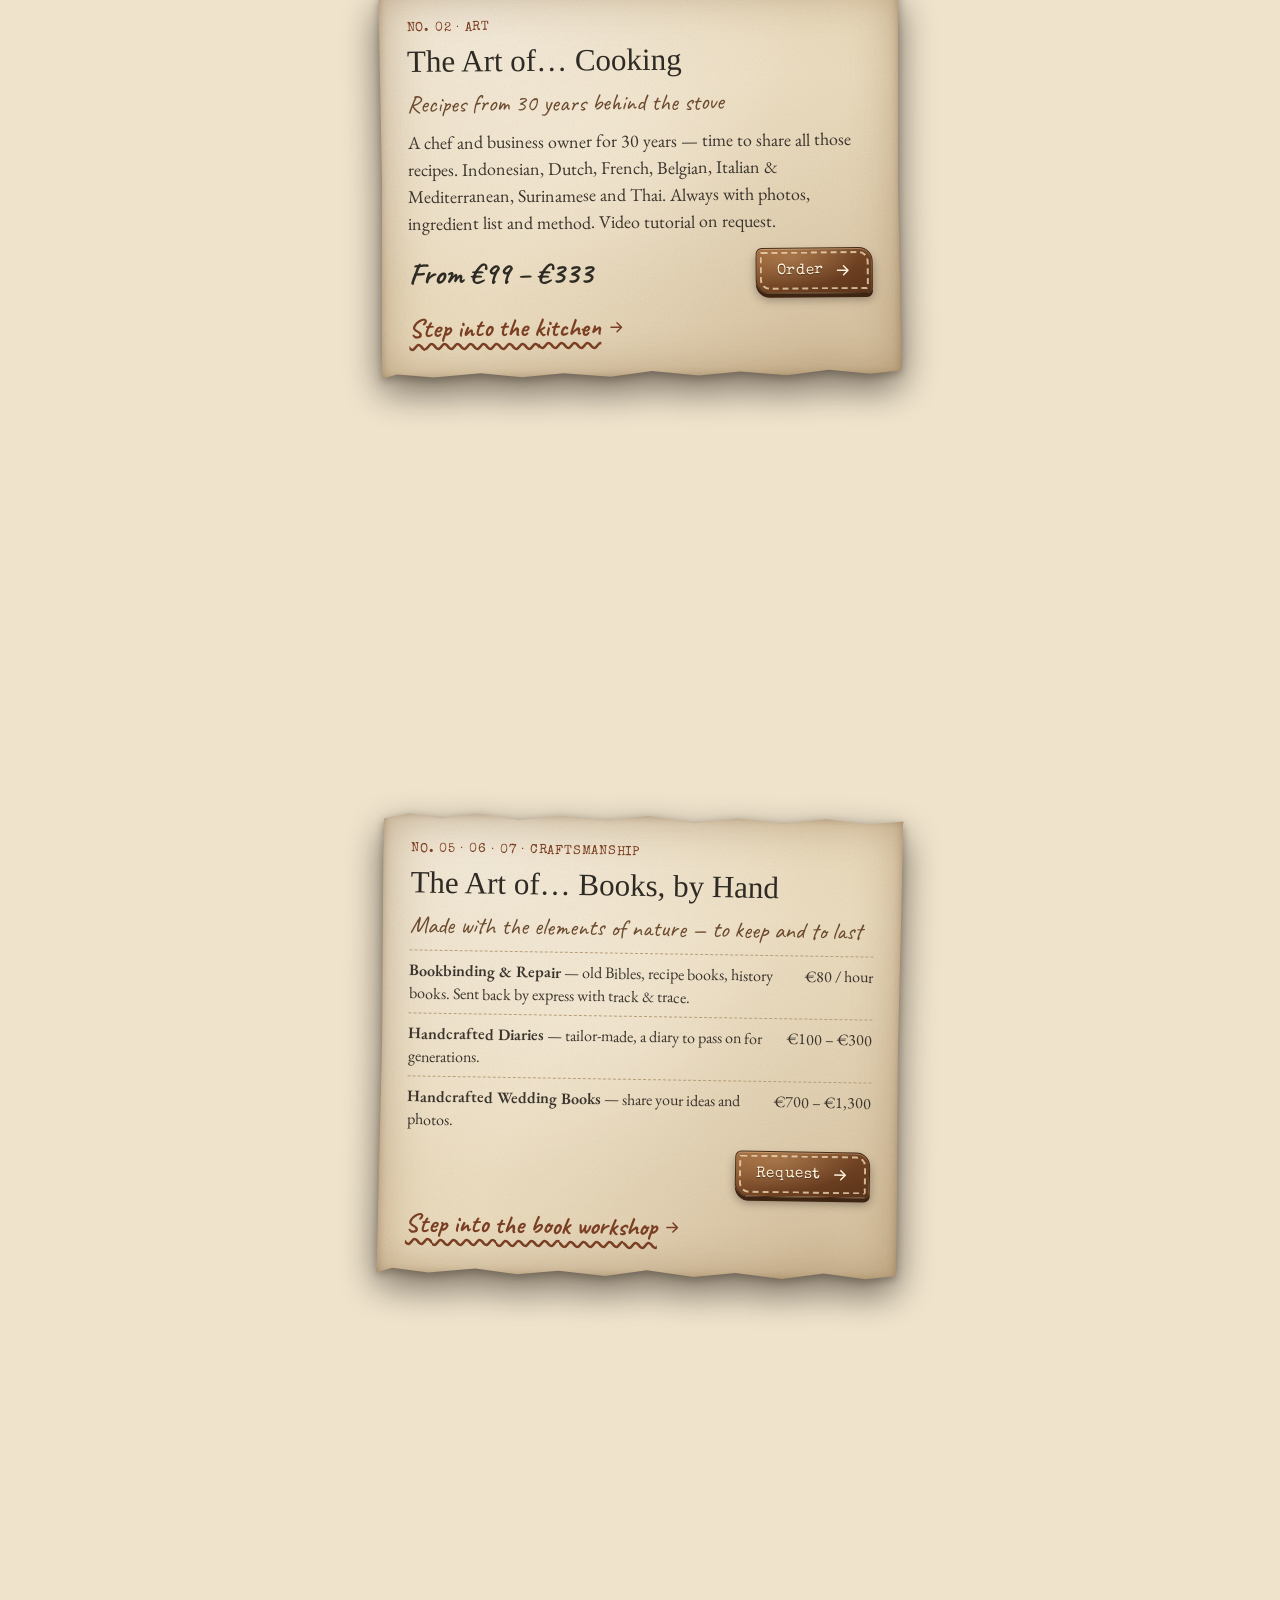
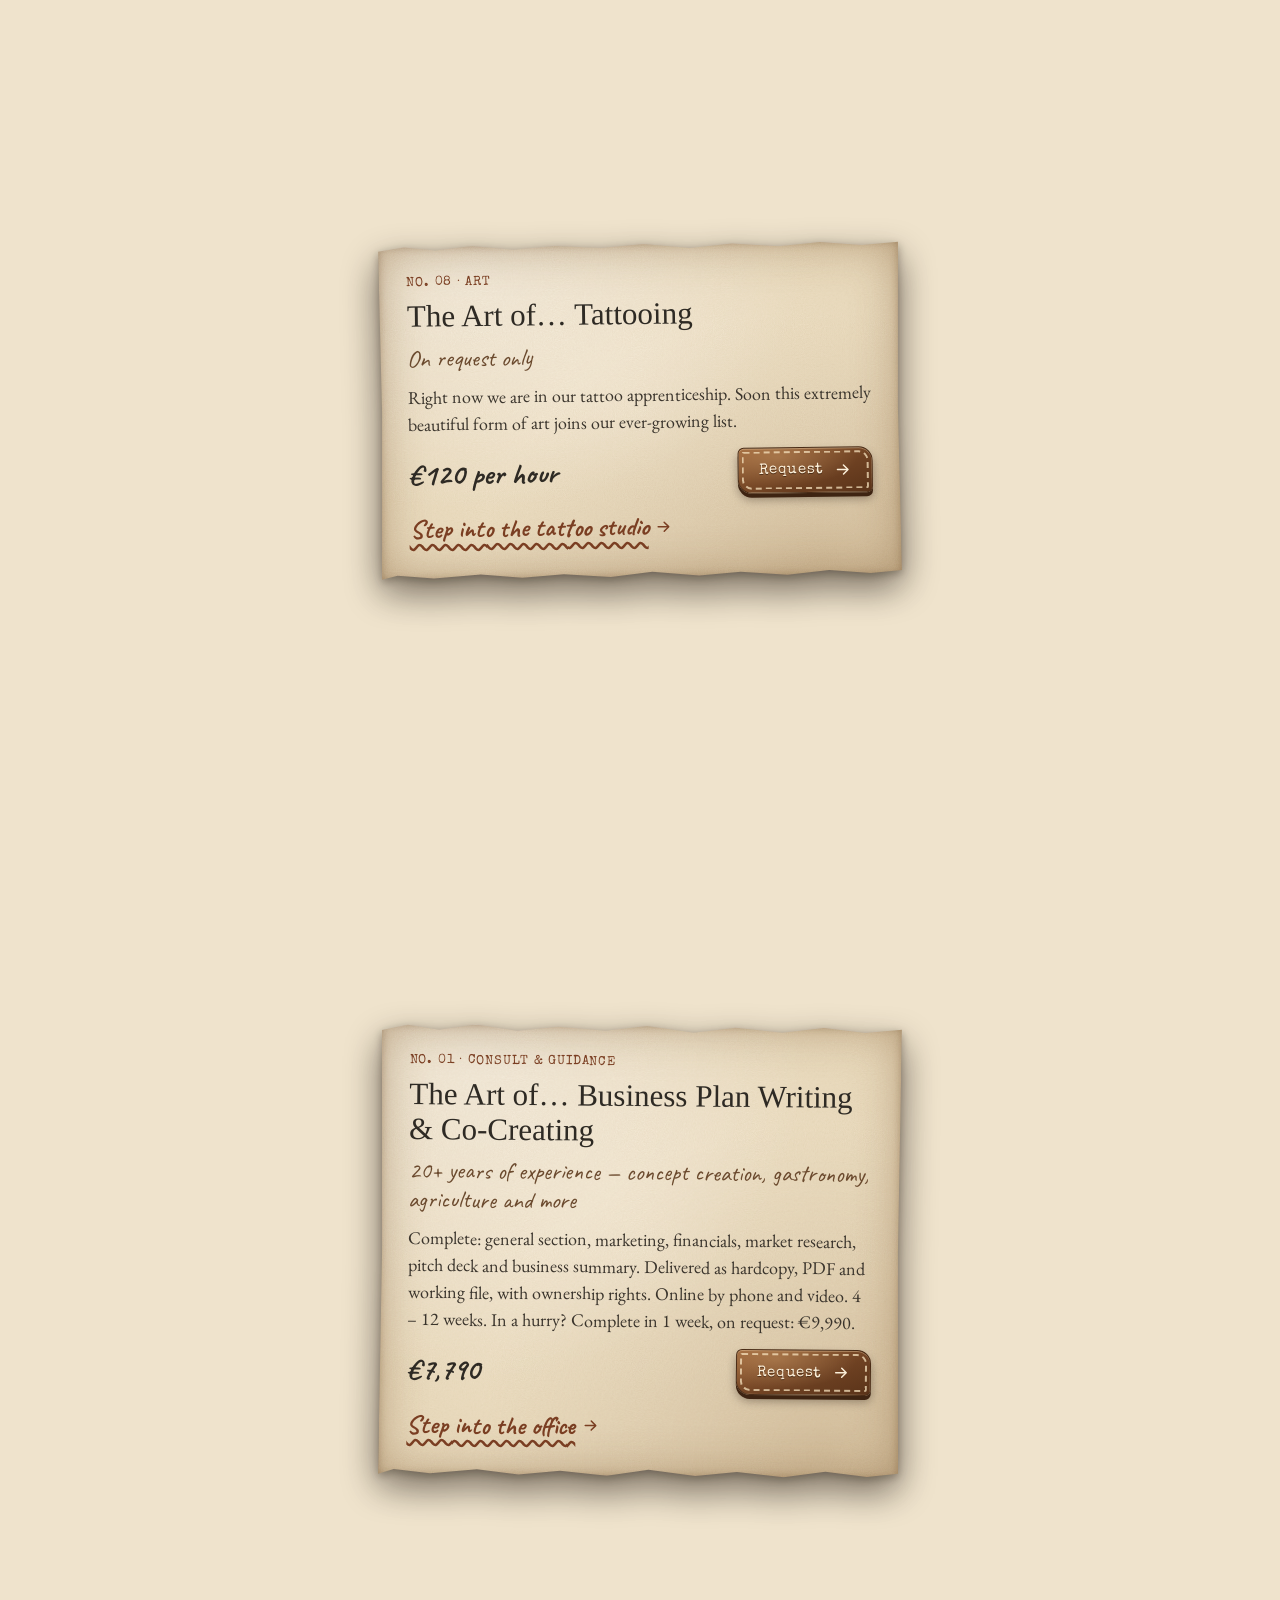
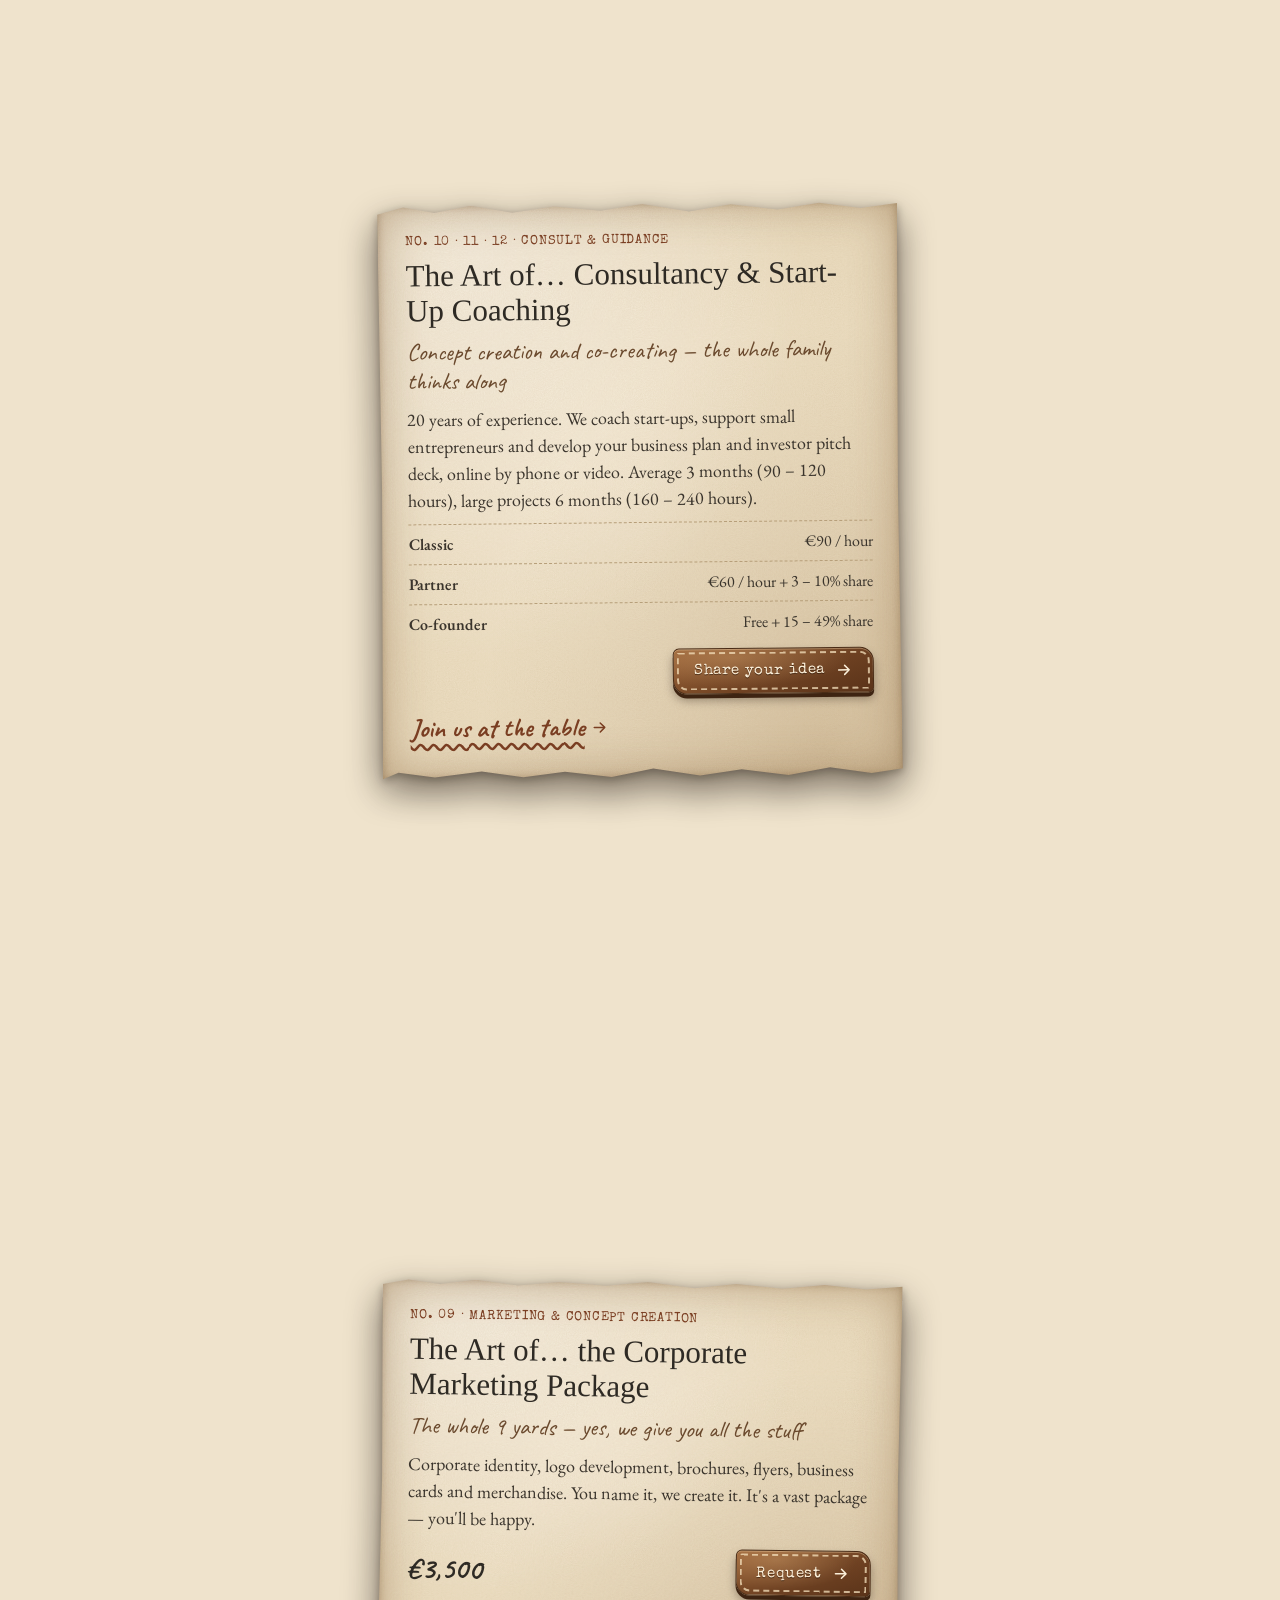
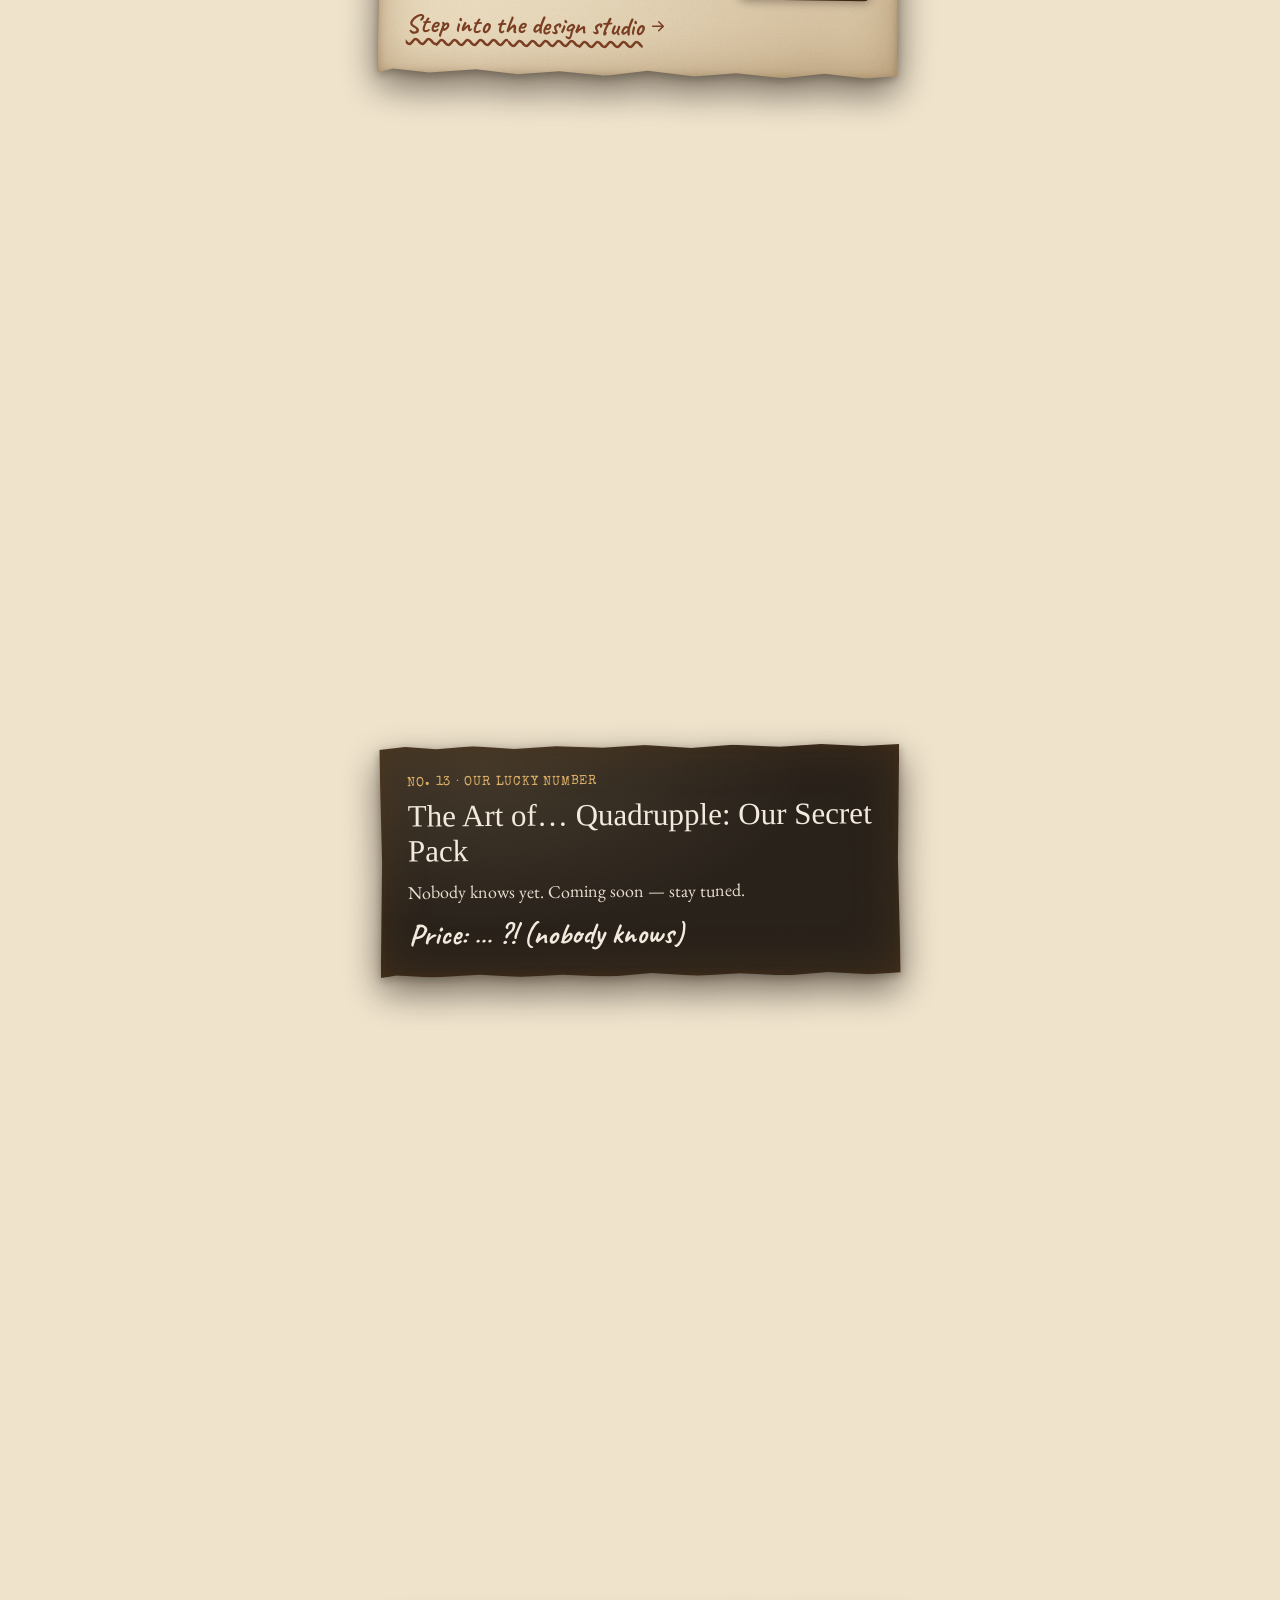
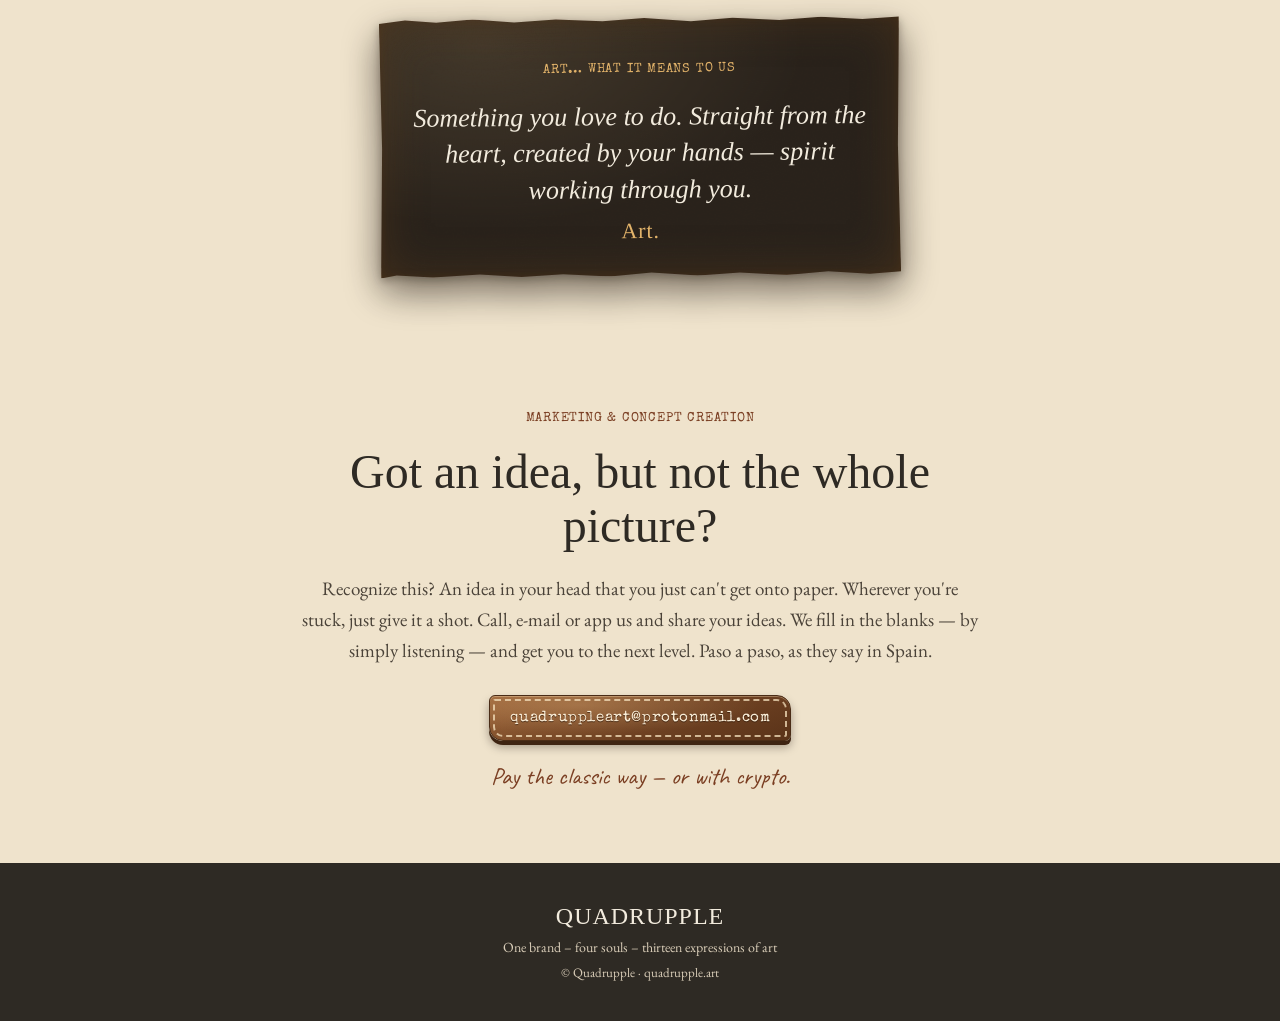
==== commit dc5a4e88: "Welcome: small 'home of the Grey family' under the title, heading back to original Co-Authored-By: C" ====
--- a/index.html
+++ b/index.html
@@ -8,11 +8,11 @@
 <link rel="preconnect" href="https://fonts.googleapis.com">
 <link rel="preconnect" href="https://fonts.gstatic.com" crossorigin>
 <link href="https://fonts.googleapis.com/css2?family=IM+Fell+English:ital@0;1&family=IM+Fell+English+SC&family=EB+Garamond:ital,wght@0,400;0,600;1,400&family=Caveat:wght@500;700&family=Special+Elite&family=Libre+Franklin:wght@400;500;600&display=swap" rel="stylesheet">
-<link rel="stylesheet" href="assets/style.css?v=6">
+<link rel="stylesheet" href="assets/style.css?v=9">
 </head>
 <body>
 <main id="app"></main>
-<script src="assets/lang.js?v=6"></script>
-<script src="assets/main.js?v=6"></script>
+<script src="assets/lang.js?v=9"></script>
+<script src="assets/main.js?v=9"></script>
 </body>
 </html>
--- a/assets/style.css
+++ b/assets/style.css
@@ -146,3 +146,6 @@
 .t-charcoal .photo{aspect-ratio:auto;height:auto;object-fit:contain;background:#fff}
 .photo.pj{aspect-ratio:auto;height:auto;object-fit:contain}
 .project{margin:0 0 44px}.project h3{margin:0 0 8px;font-size:26px}.project>p{margin:0 0 18px;max-width:720px}
+@media (max-width:600px){.project .grid{grid-template-columns:1fr 1fr!important;gap:10px!important}.project figcaption{font-size:16px!important}}
+.t-studio .photo{aspect-ratio:auto;height:auto;object-fit:contain}
+.sublabel{margin:-4px 0 14px;font-size:22px;color:#5E554A}
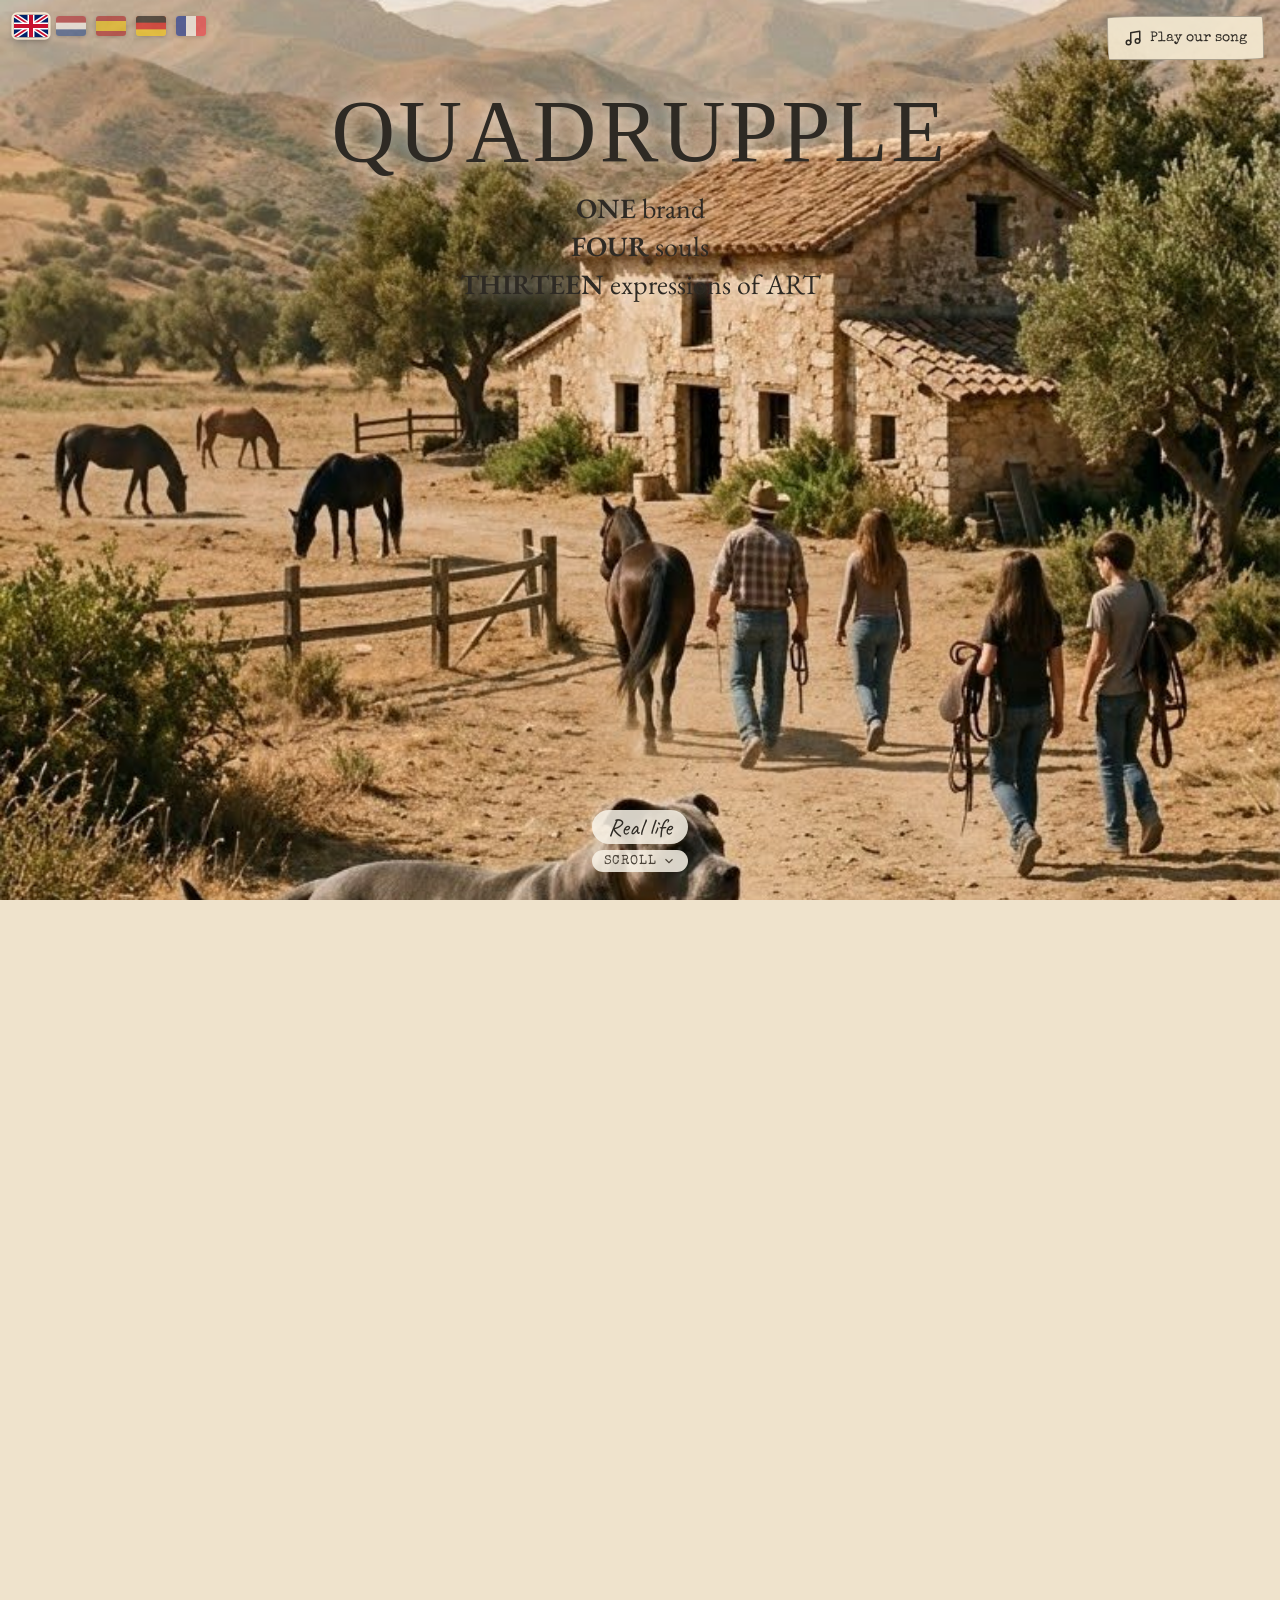
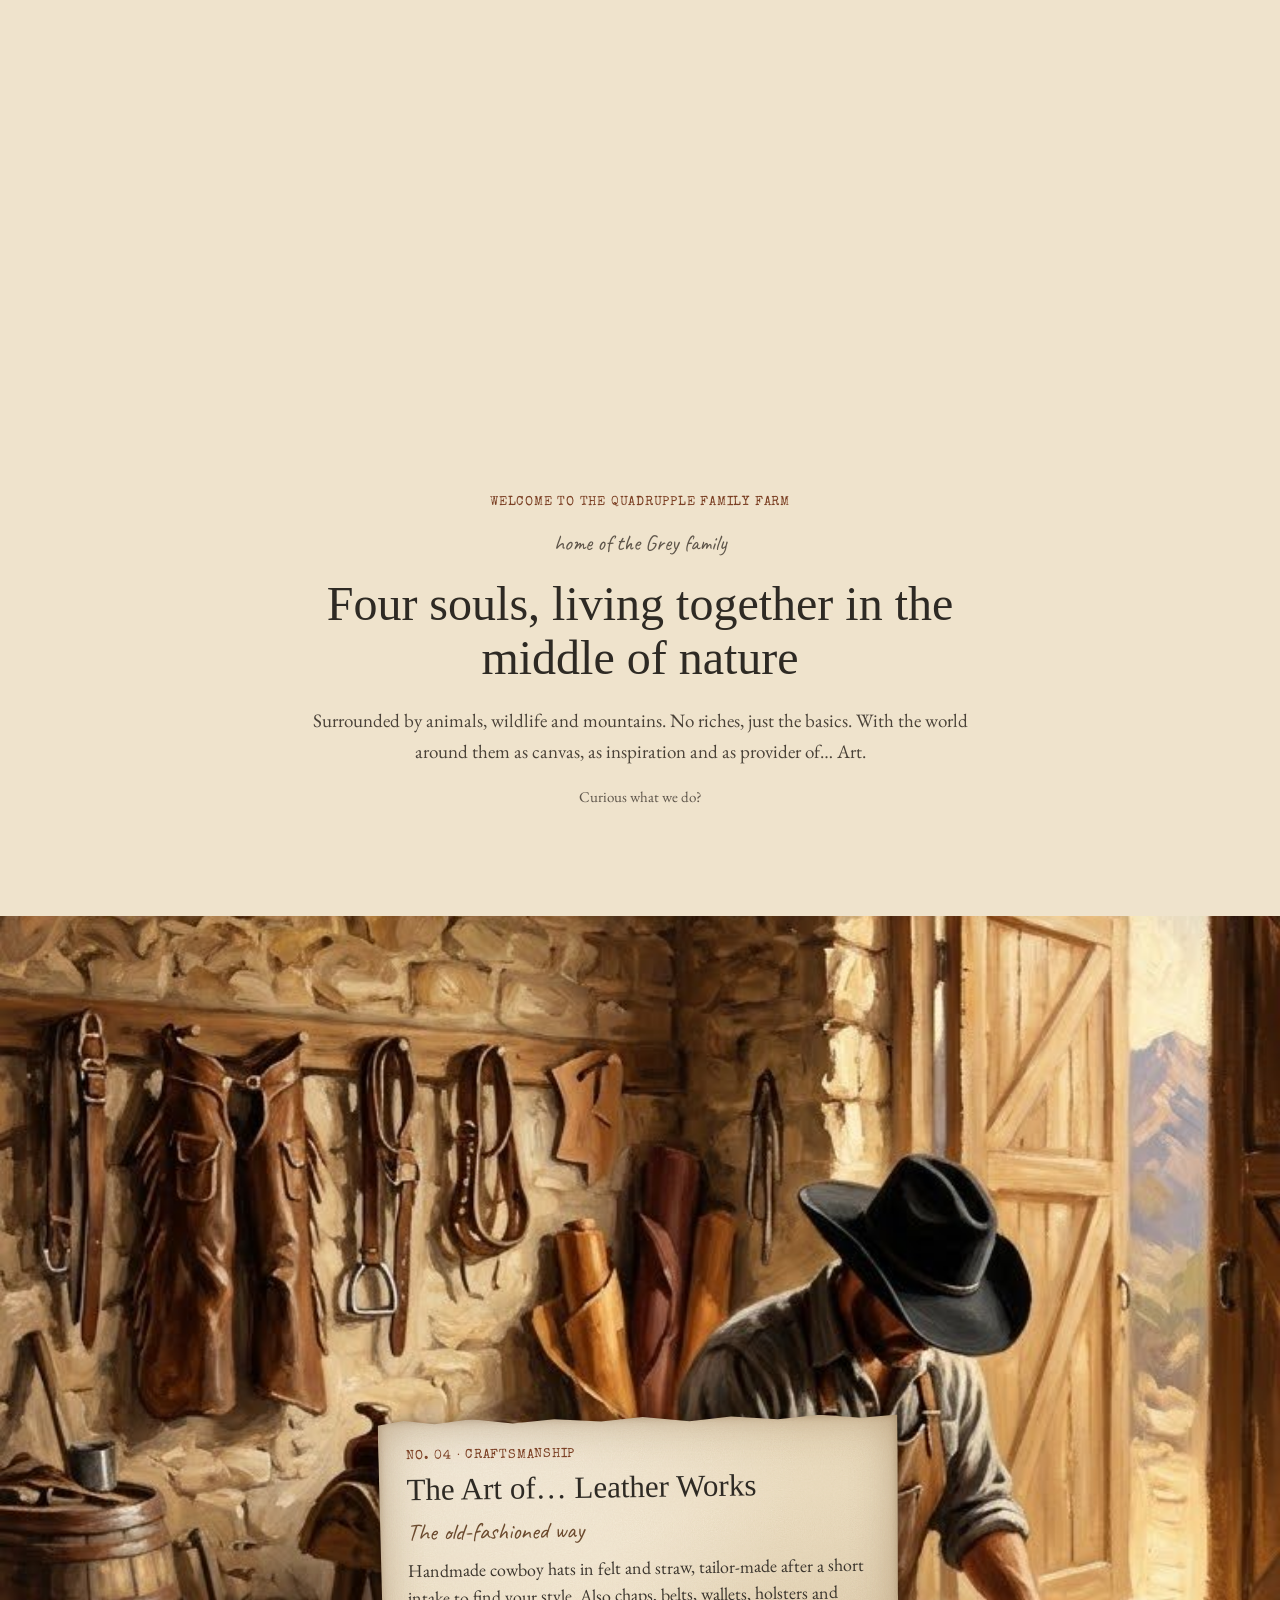
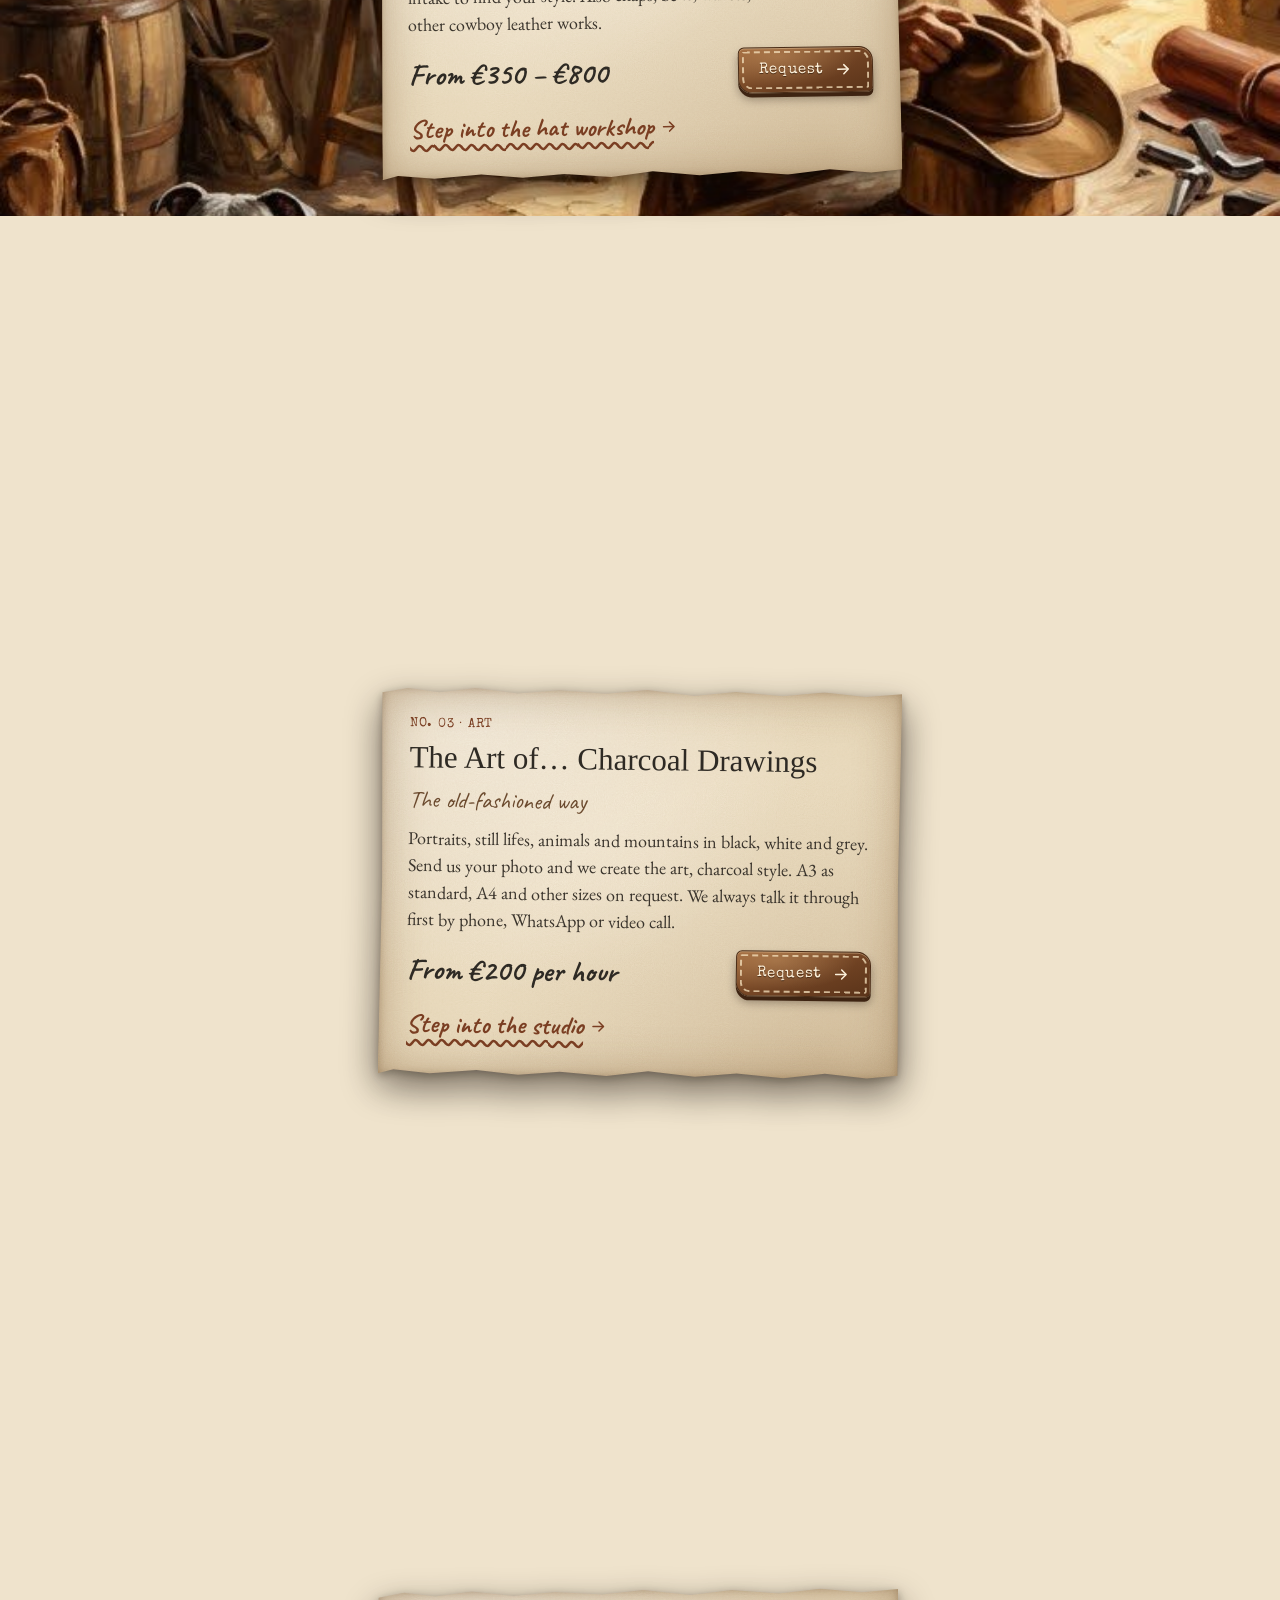
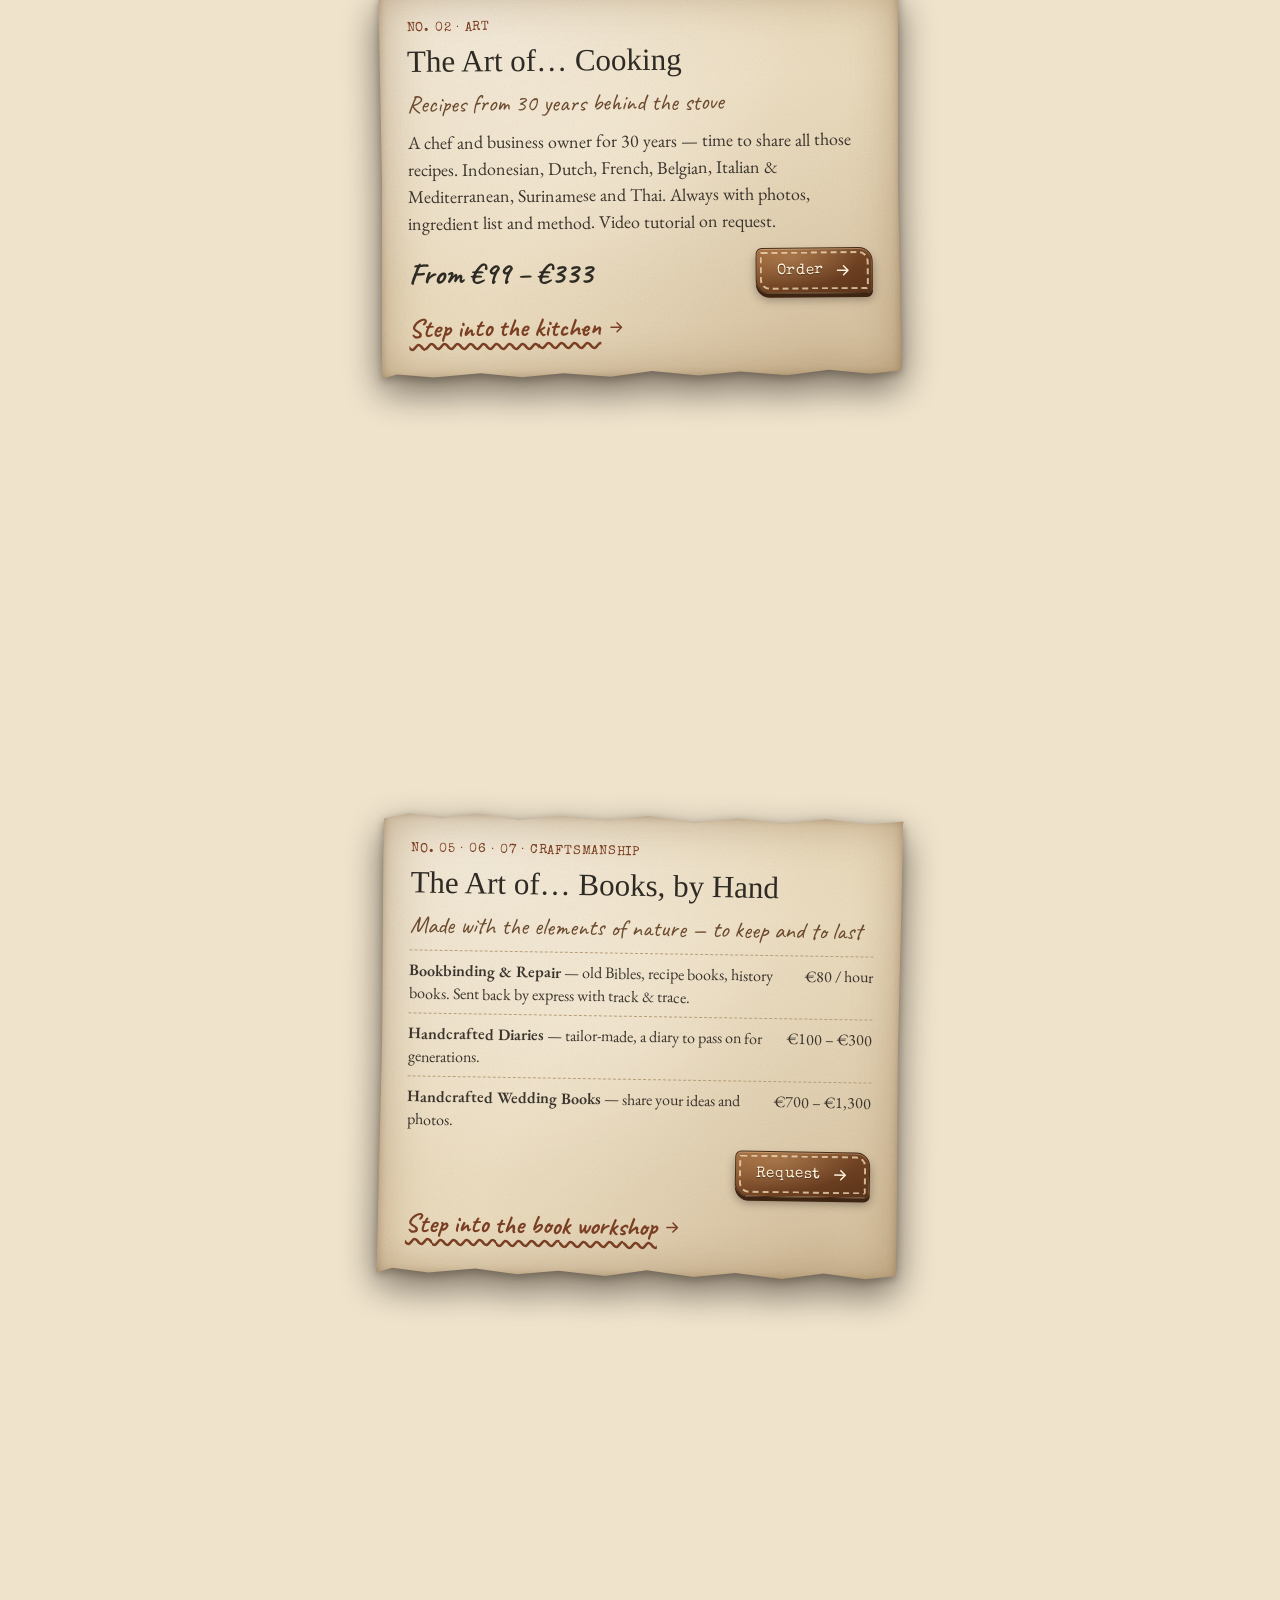
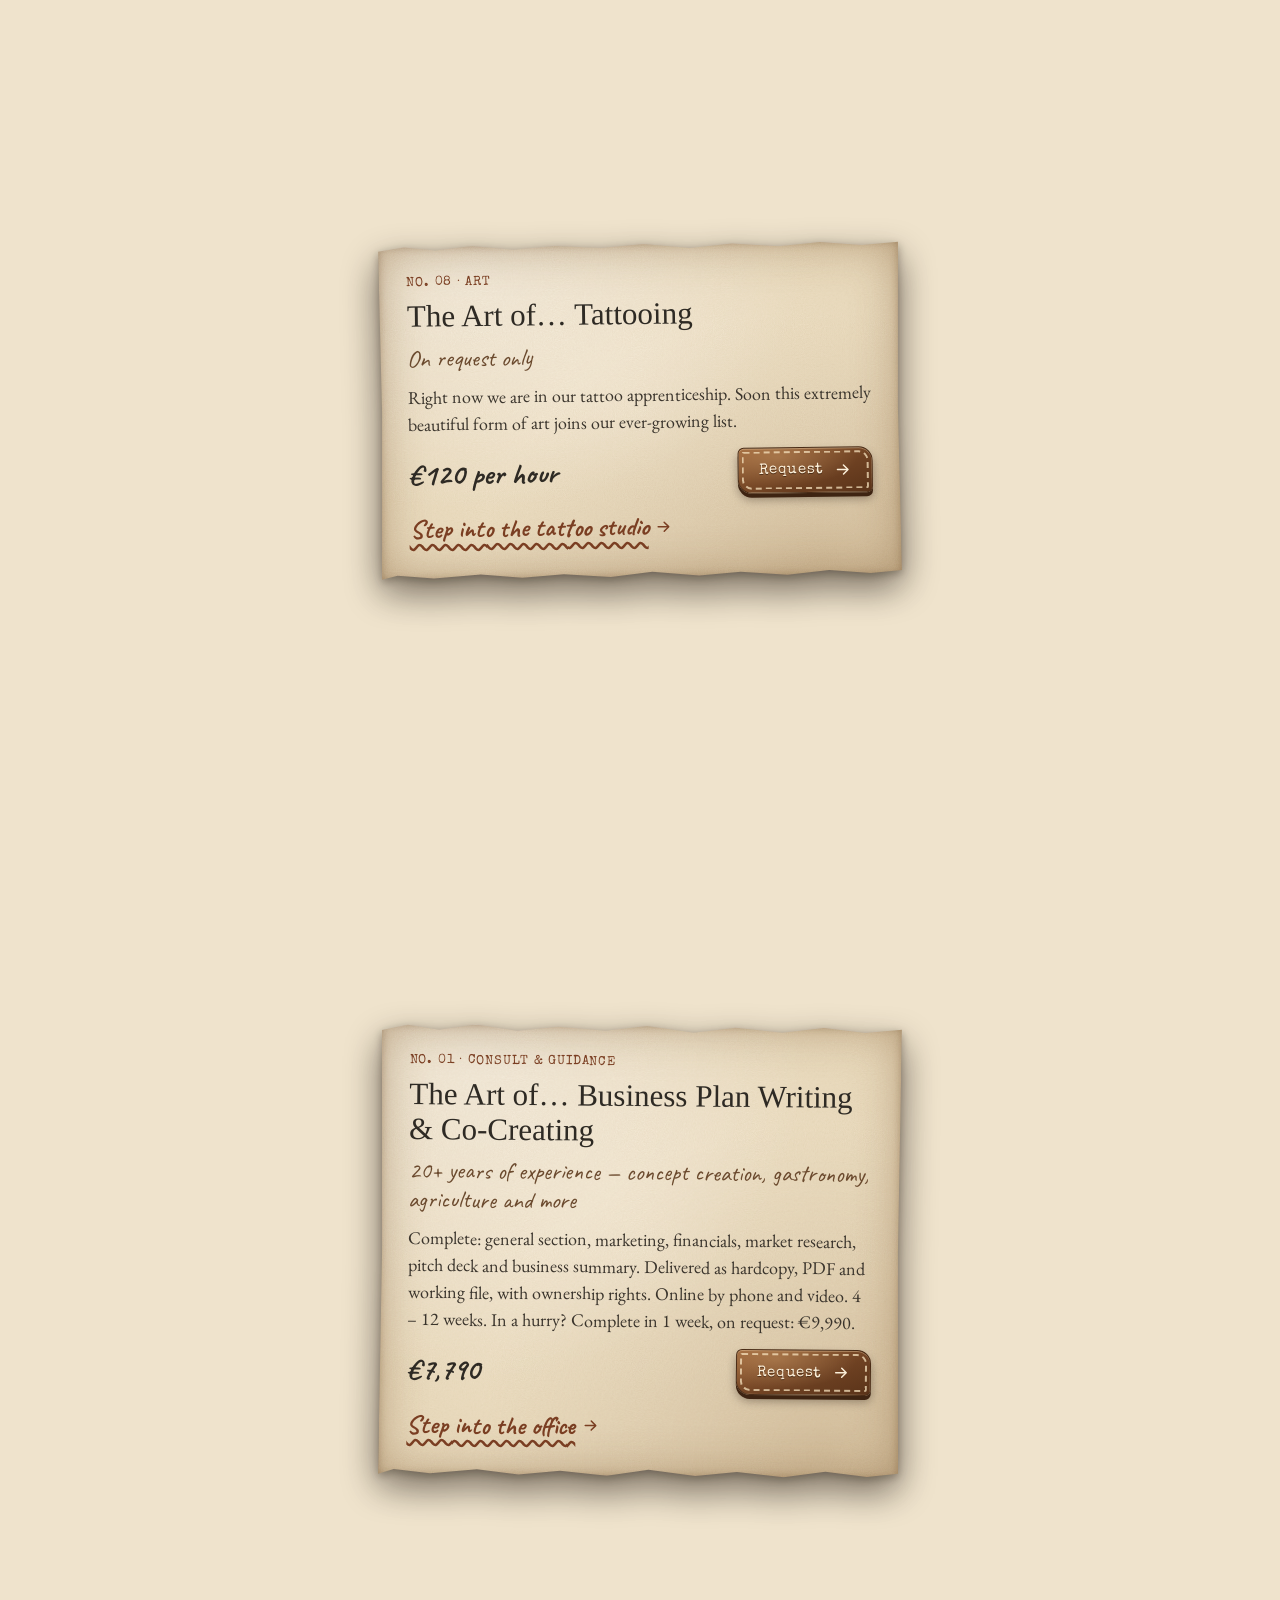
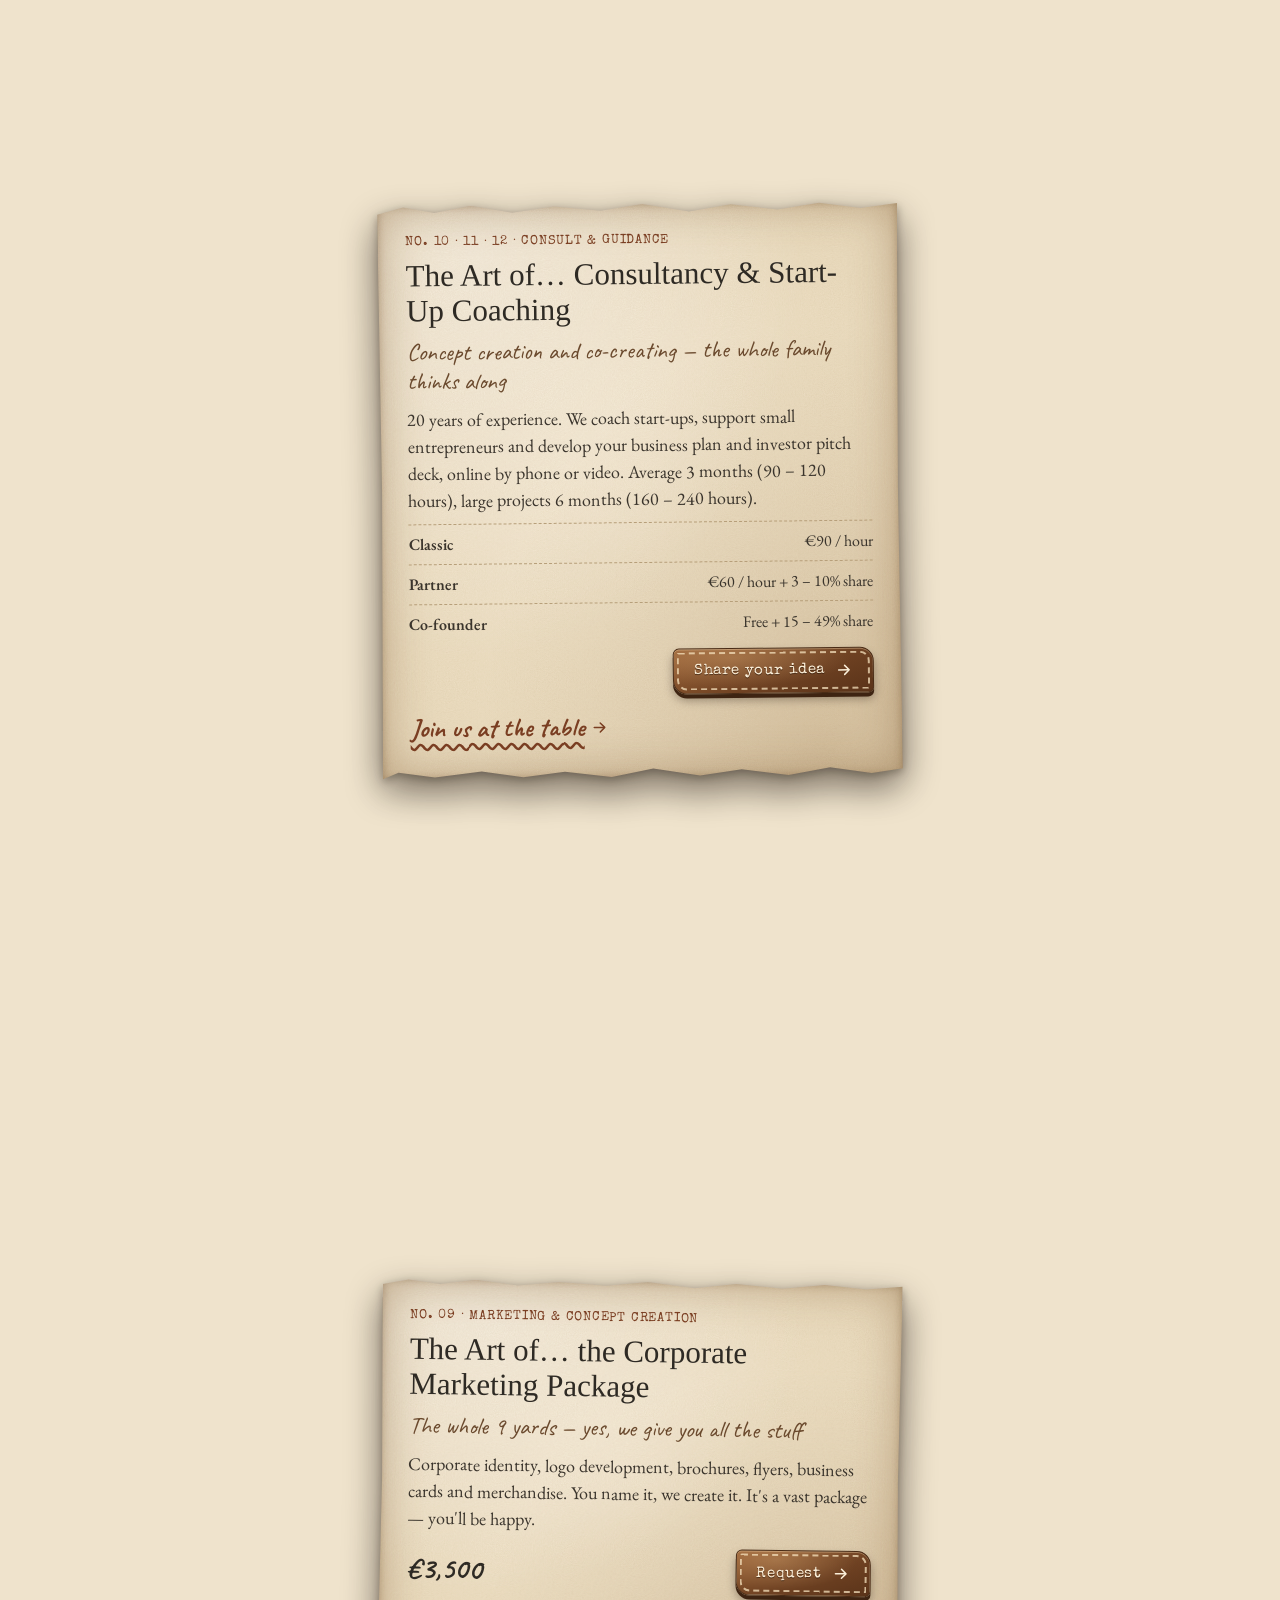
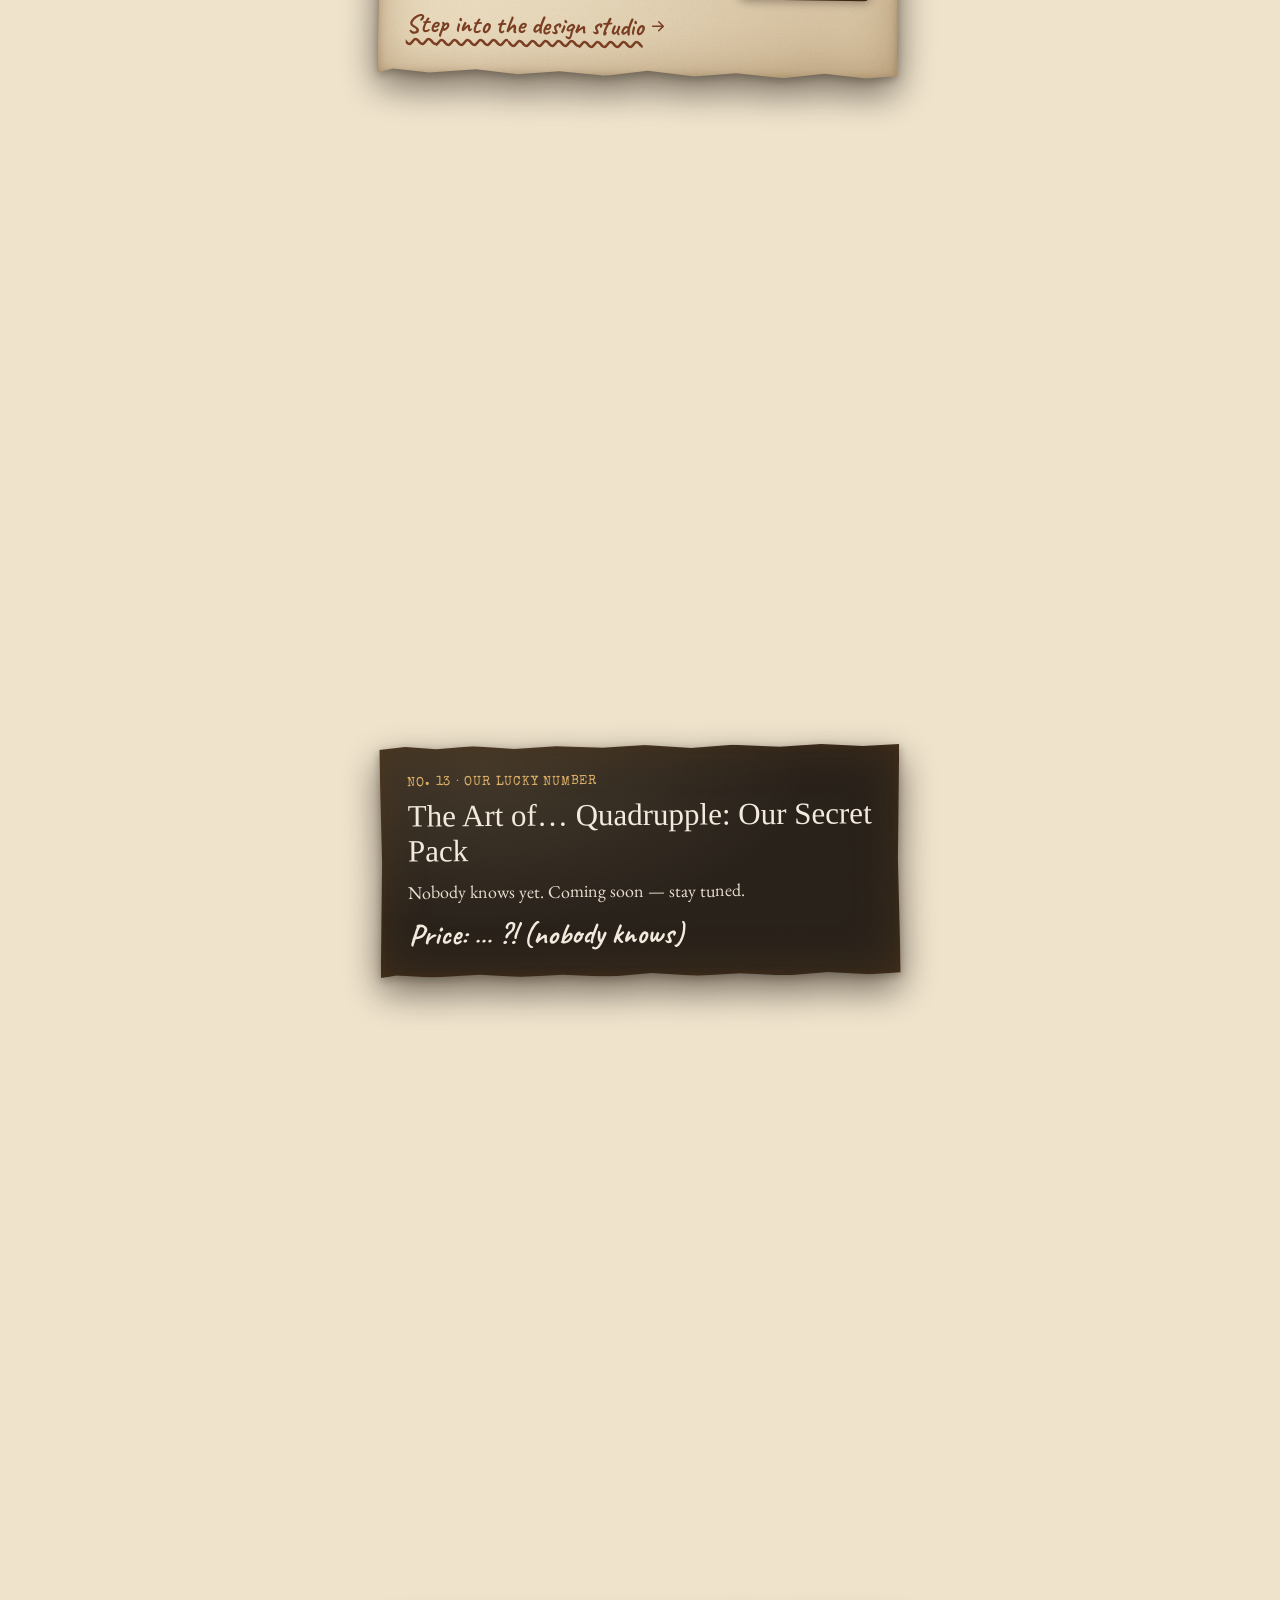
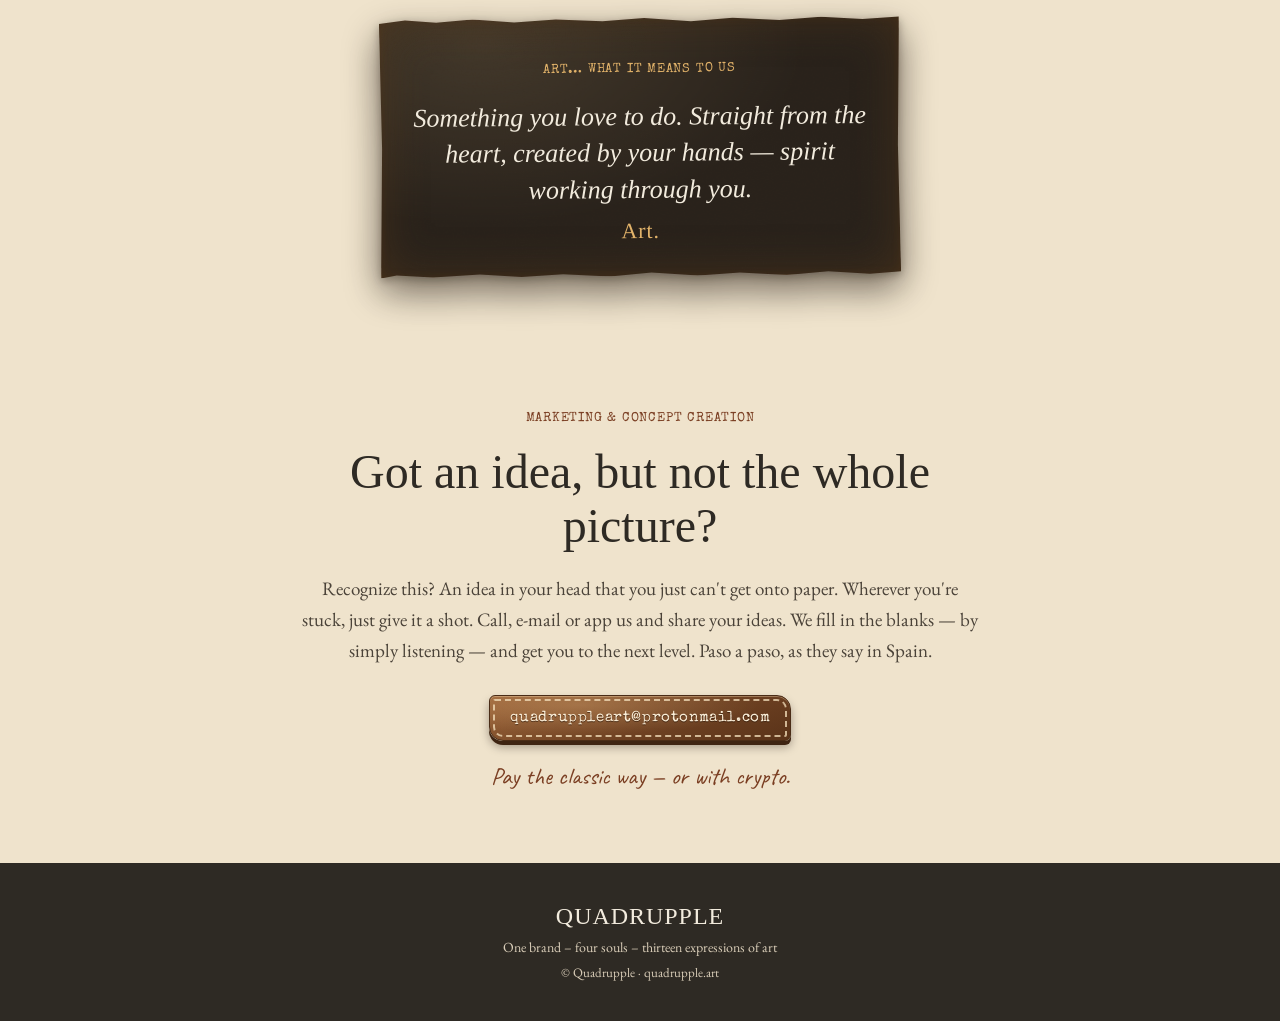
==== commit 7af87896: "Language switch: flags instead of letter codes Co-Authored-By: Claude Opus 5.5 <noreply@anthropic.co" ====
--- a/index.html
+++ b/index.html
@@ -8,11 +8,11 @@
 <link rel="preconnect" href="https://fonts.googleapis.com">
 <link rel="preconnect" href="https://fonts.gstatic.com" crossorigin>
 <link href="https://fonts.googleapis.com/css2?family=IM+Fell+English:ital@0;1&family=IM+Fell+English+SC&family=EB+Garamond:ital,wght@0,400;0,600;1,400&family=Caveat:wght@500;700&family=Special+Elite&family=Libre+Franklin:wght@400;500;600&display=swap" rel="stylesheet">
-<link rel="stylesheet" href="assets/style.css?v=9">
+<link rel="stylesheet" href="assets/style.css?v=10">
 </head>
 <body>
 <main id="app"></main>
-<script src="assets/lang.js?v=9"></script>
-<script src="assets/main.js?v=9"></script>
+<script src="assets/lang.js?v=10"></script>
+<script src="assets/main.js?v=10"></script>
 </body>
 </html>
--- a/assets/style.css
+++ b/assets/style.css
@@ -136,16 +136,16 @@
 
 /* language switch */
 .langbar{position:fixed;top:16px;left:16px;z-index:30}
-.langs{display:flex;gap:2px;padding:3px;border-radius:255px 15px 225px 15px/15px 225px 15px 255px;background:rgba(243,231,207,.95);border:1px solid rgba(46,42,36,.35)}
-.langs a{display:inline-flex;align-items:center;justify-content:center;min-width:38px;min-height:38px;padding:0 6px;border-radius:999px;font-family:"Special Elite",monospace;font-size:13px;color:#2E2A24;text-decoration:none}
-.langs a.on{background:#3B2A1E;color:#FBEFD9}
-.cp nav .langs{background:transparent;border-color:rgba(255,255,255,.35)}
-.cp nav .langs a{min-height:36px;color:var(--navink);font-size:13px}
-.cp nav .langs a.on{background:var(--navink);color:var(--nav)}
-@media (max-width:520px){.langs a{min-width:34px;padding:0 4px;font-size:12px}.music span{display:none}}
+.langs{display:flex;gap:10px;align-items:center;padding:0;background:none;border:0}
+.langs a{display:block;width:30px;height:20px;border-radius:3px;overflow:hidden;opacity:.55;box-shadow:0 1px 4px rgba(0,0,0,.35);transition:opacity .2s,transform .2s;text-decoration:none}
+.langs a svg{display:block;width:100%;height:100%}
+.langs a:hover{opacity:.9}
+.langs a.on{opacity:1;transform:scale(1.15);box-shadow:0 0 0 2px rgba(251,239,217,.9),0 2px 6px rgba(0,0,0,.4)}
+@media (max-width:520px){.langs{gap:8px}.langs a{width:27px;height:18px}.music span{display:none}}
 .t-charcoal .photo{aspect-ratio:auto;height:auto;object-fit:contain;background:#fff}
 .photo.pj{aspect-ratio:auto;height:auto;object-fit:contain}
 .project{margin:0 0 44px}.project h3{margin:0 0 8px;font-size:26px}.project>p{margin:0 0 18px;max-width:720px}
 @media (max-width:600px){.project .grid{grid-template-columns:1fr 1fr!important;gap:10px!important}.project figcaption{font-size:16px!important}}
 .t-studio .photo{aspect-ratio:auto;height:auto;object-fit:contain}
 .sublabel{margin:-4px 0 14px;font-size:22px;color:#5E554A}
+.cp nav .langs a{display:block;min-height:0;width:27px;height:18px;padding:0}
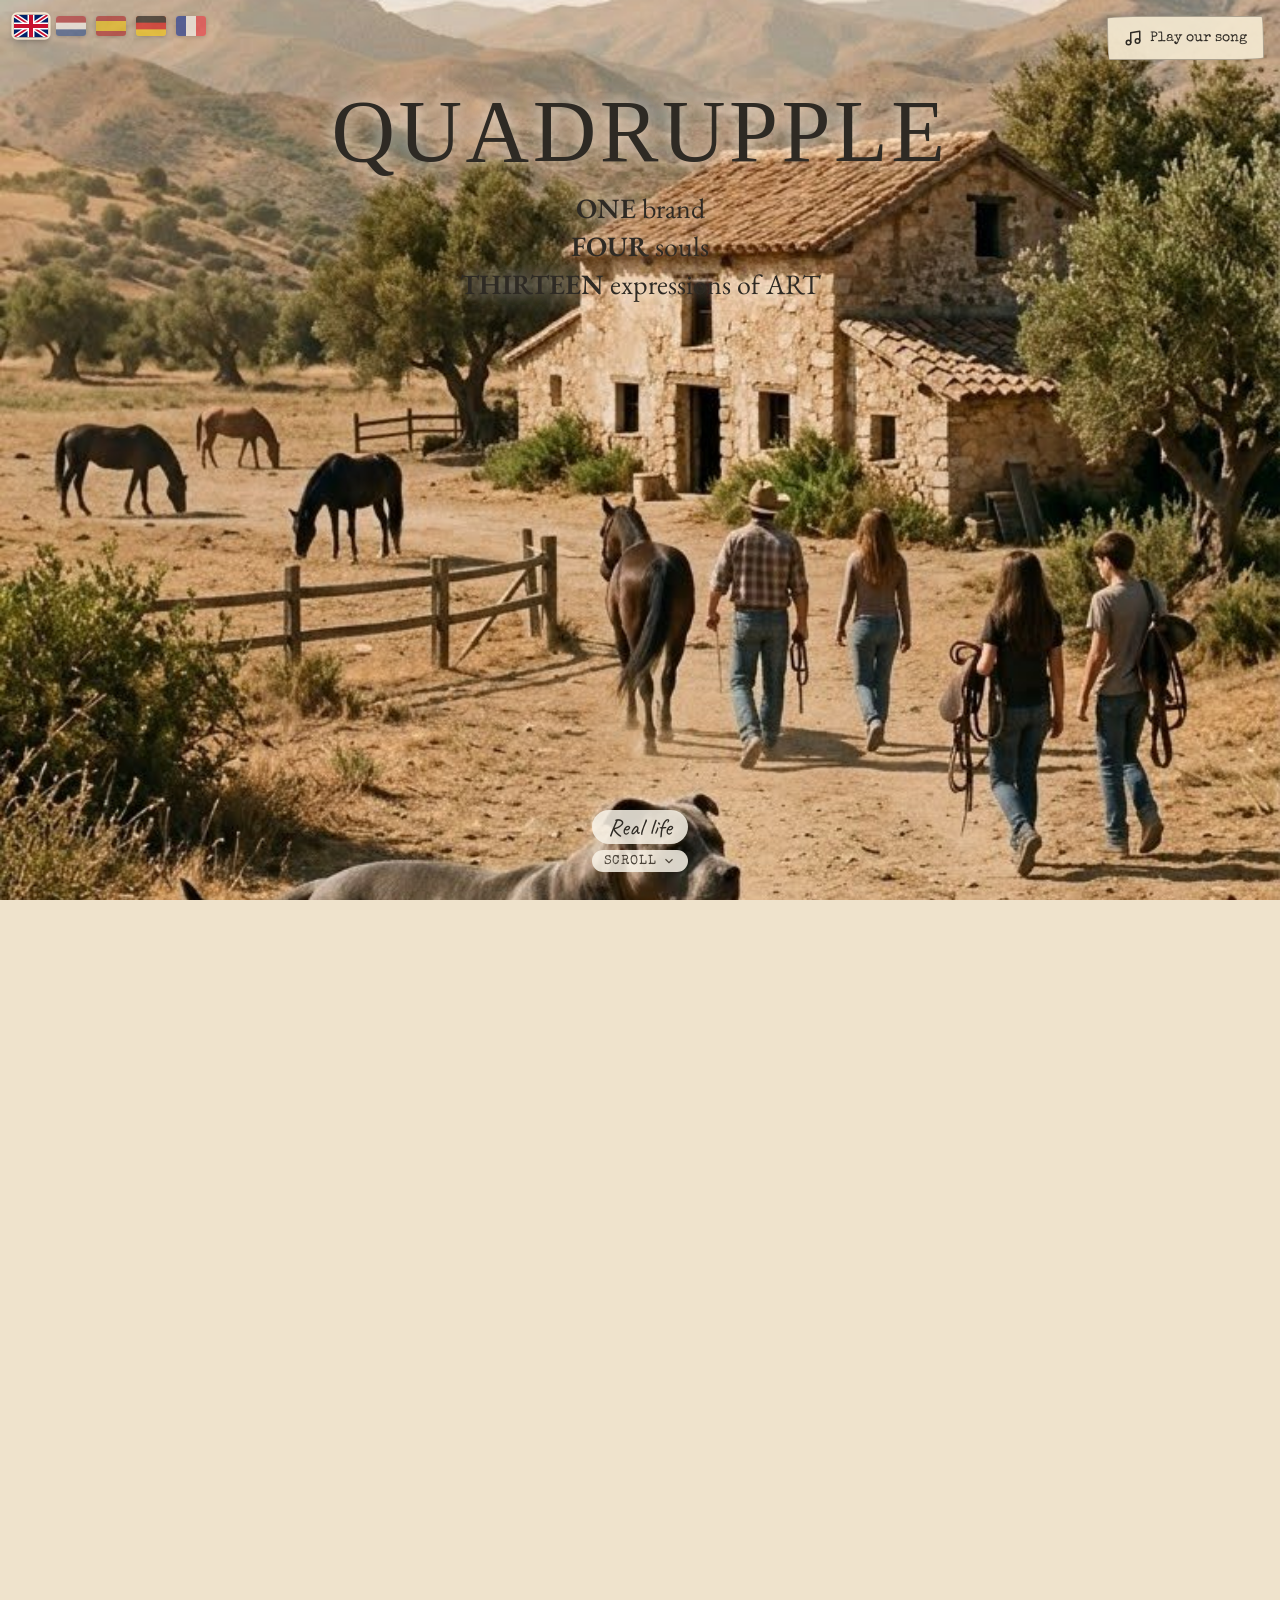
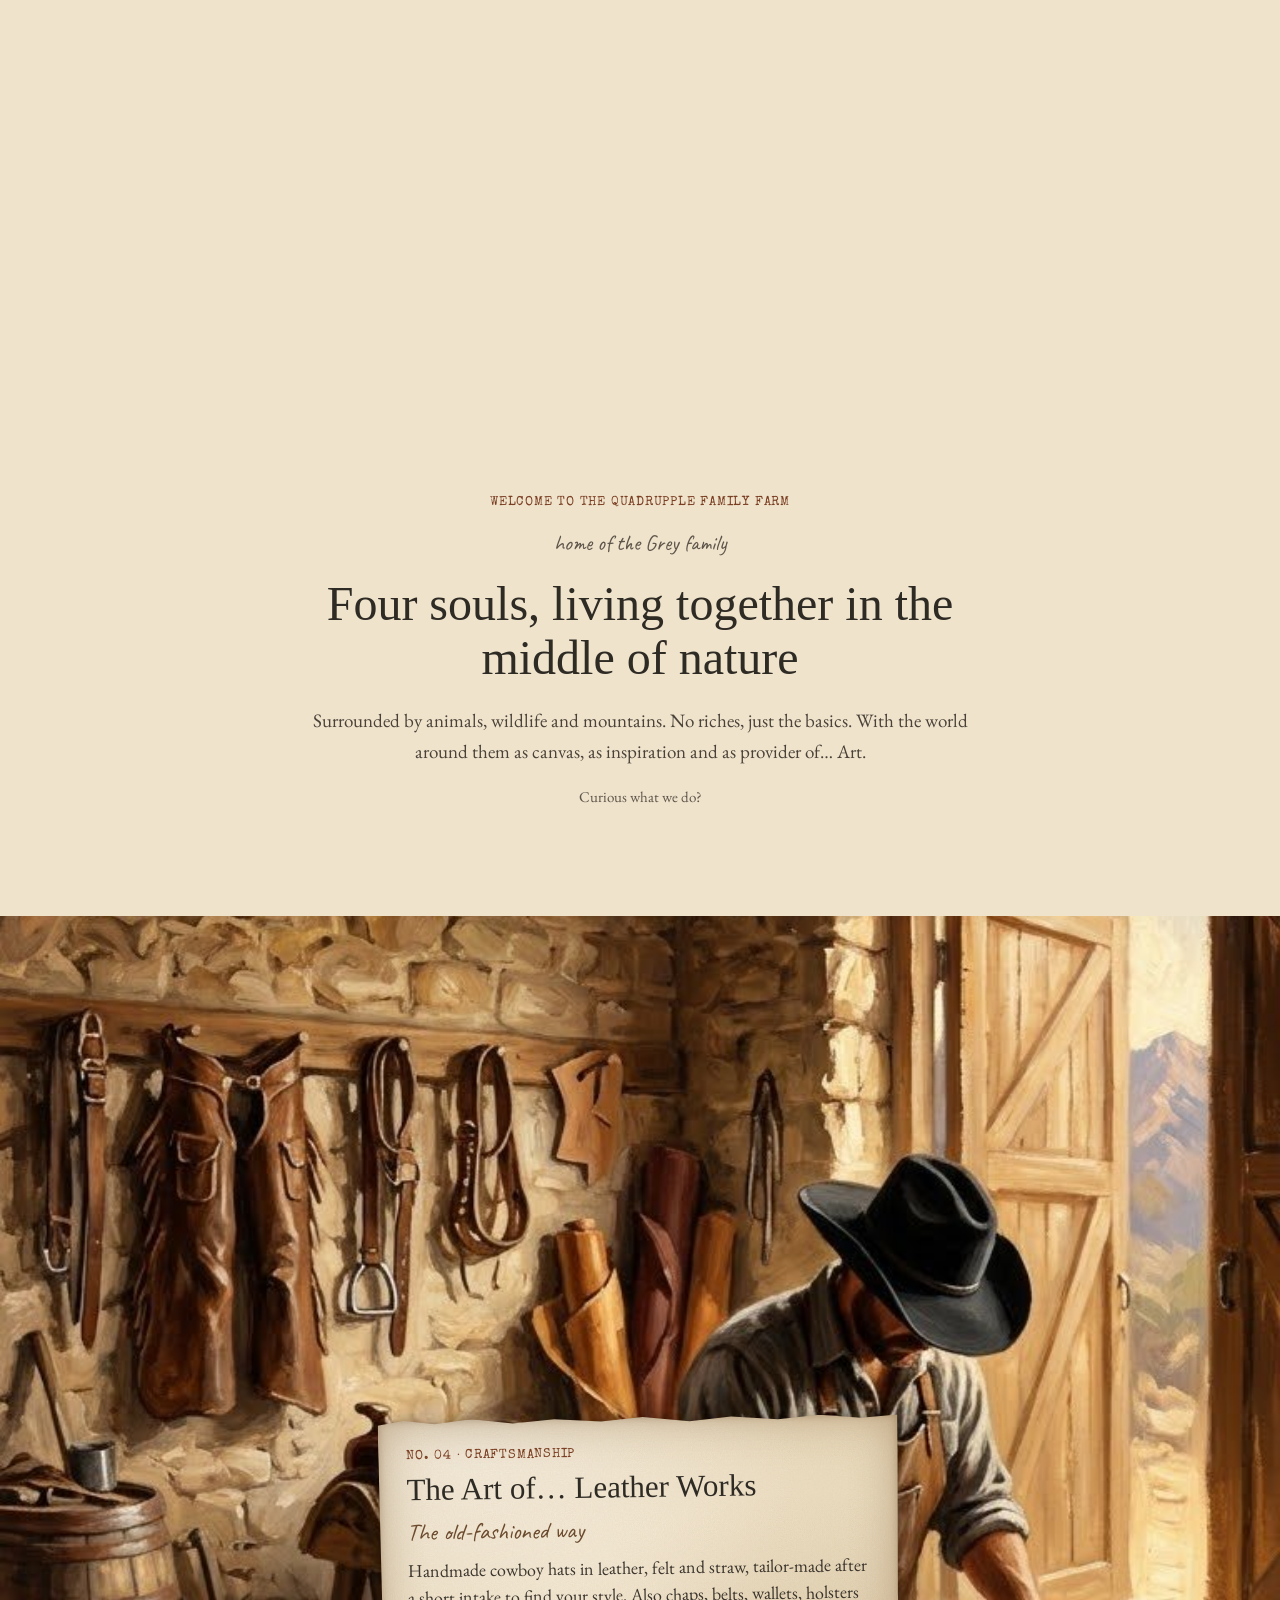
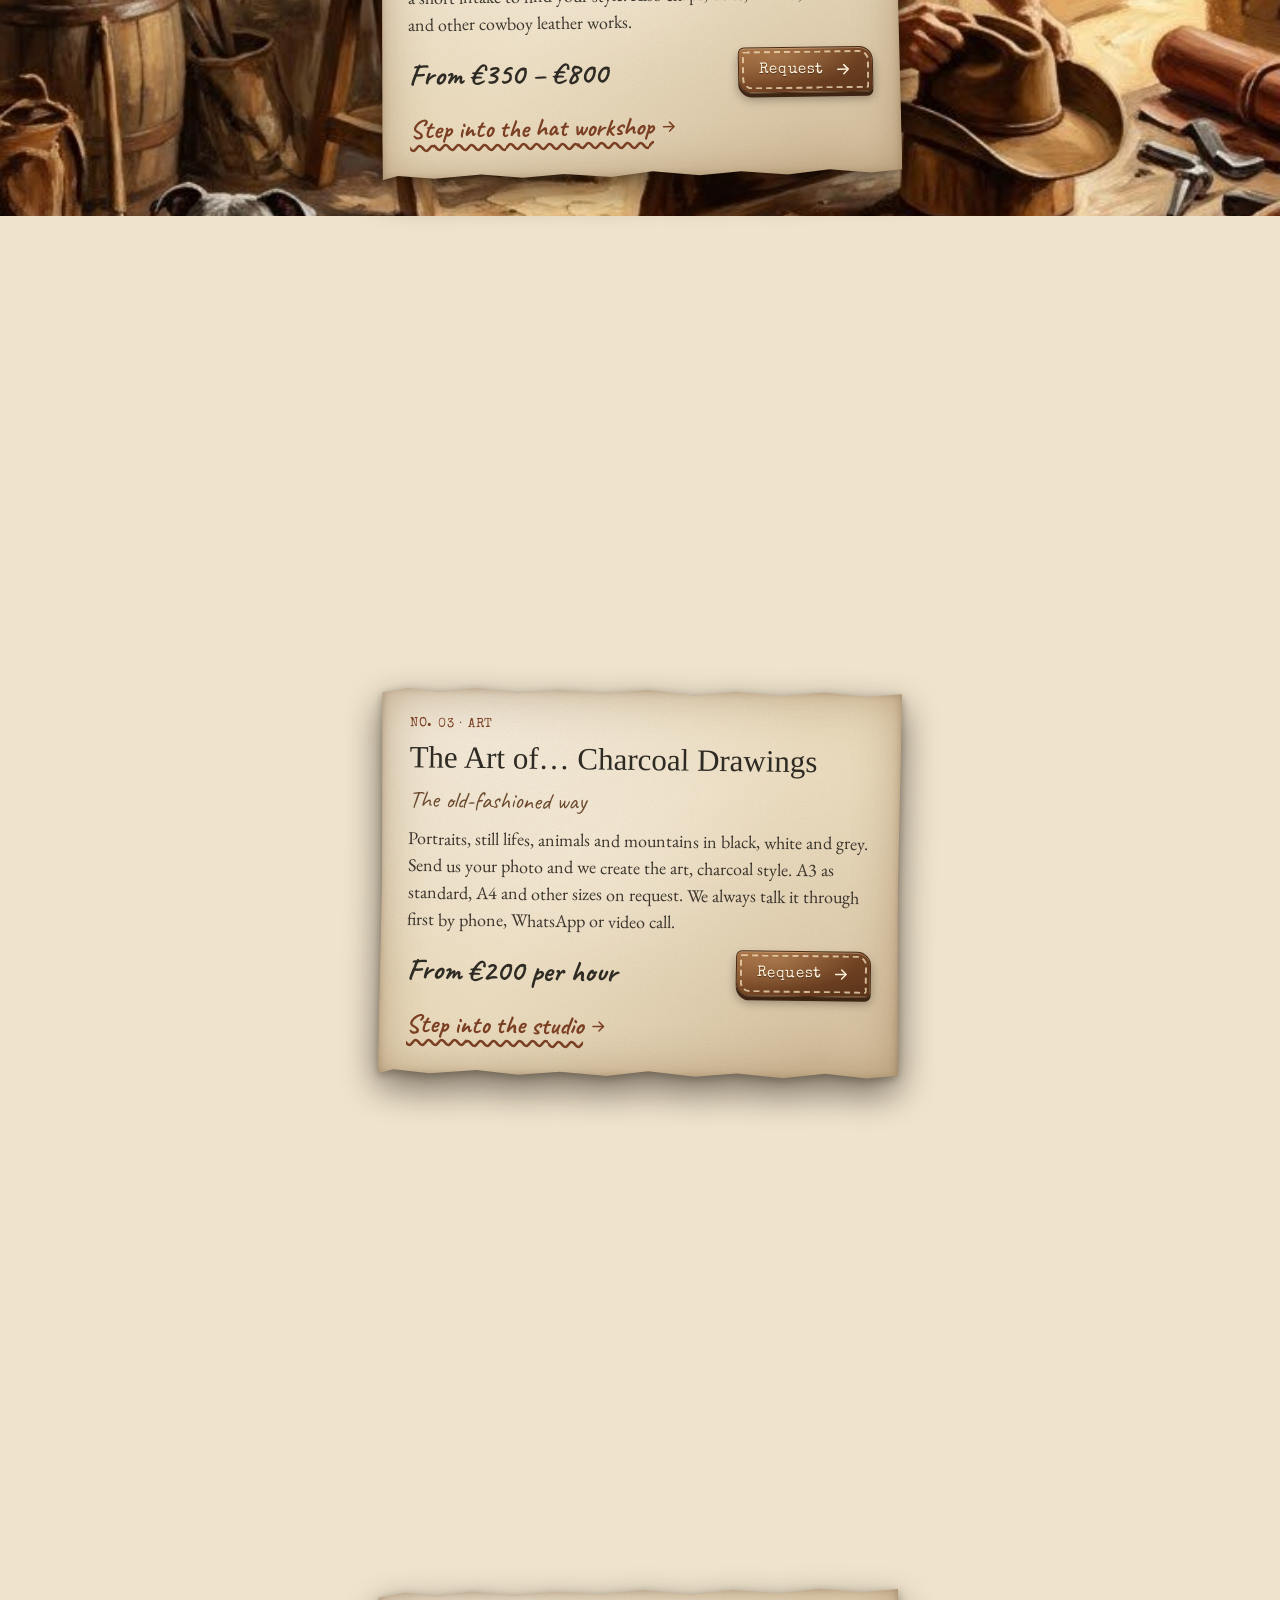
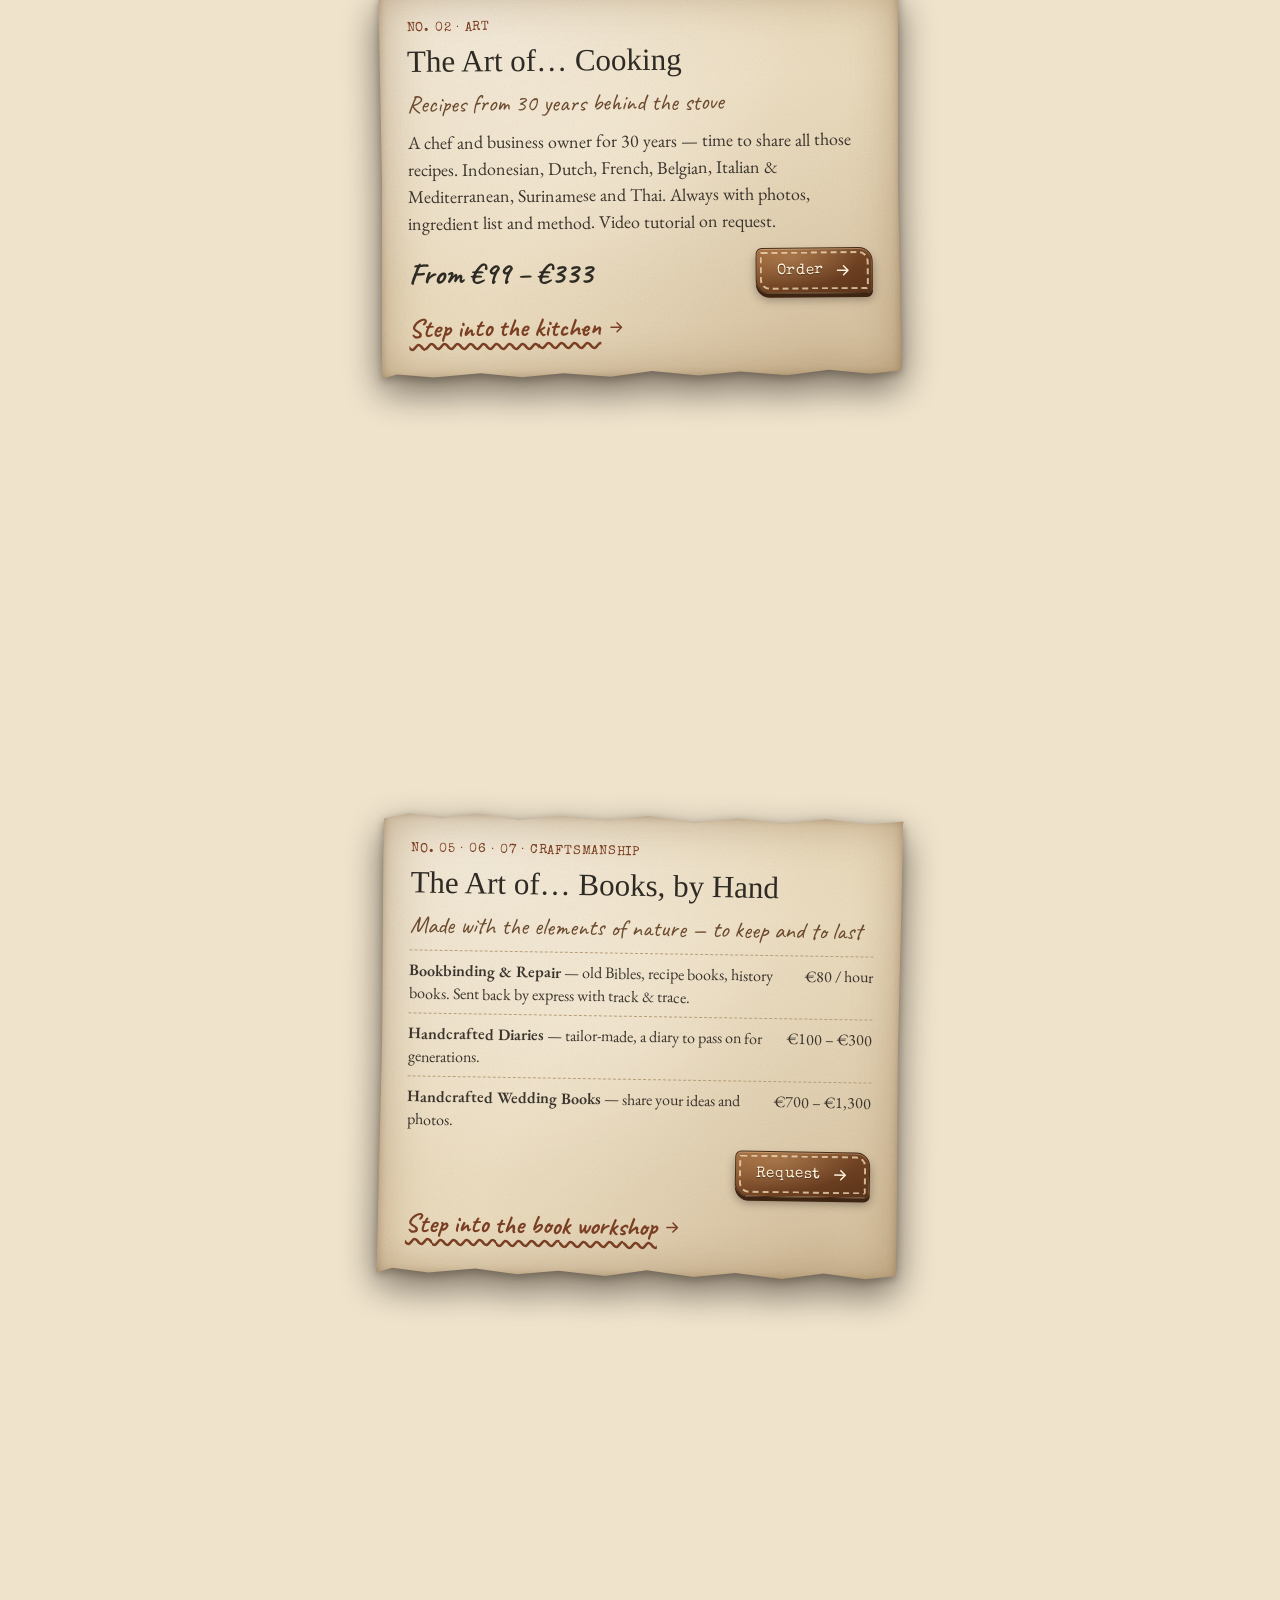
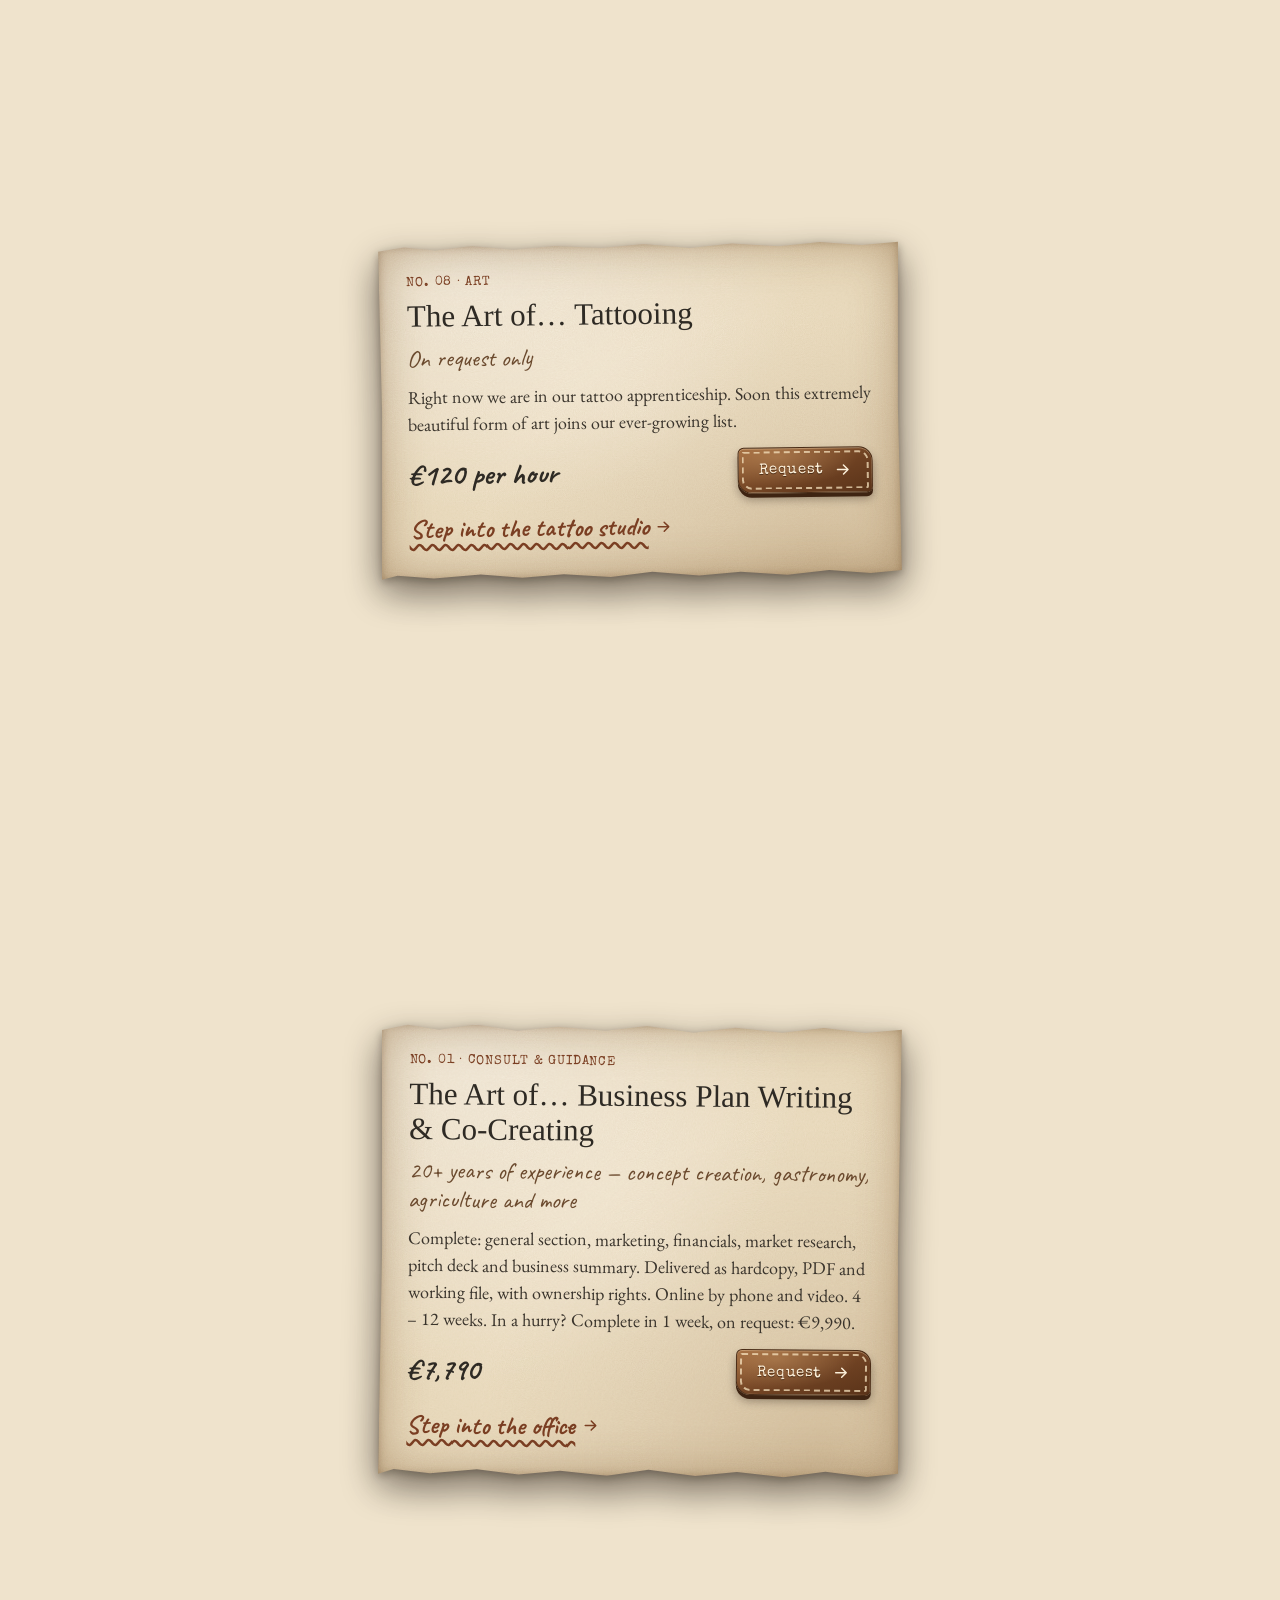
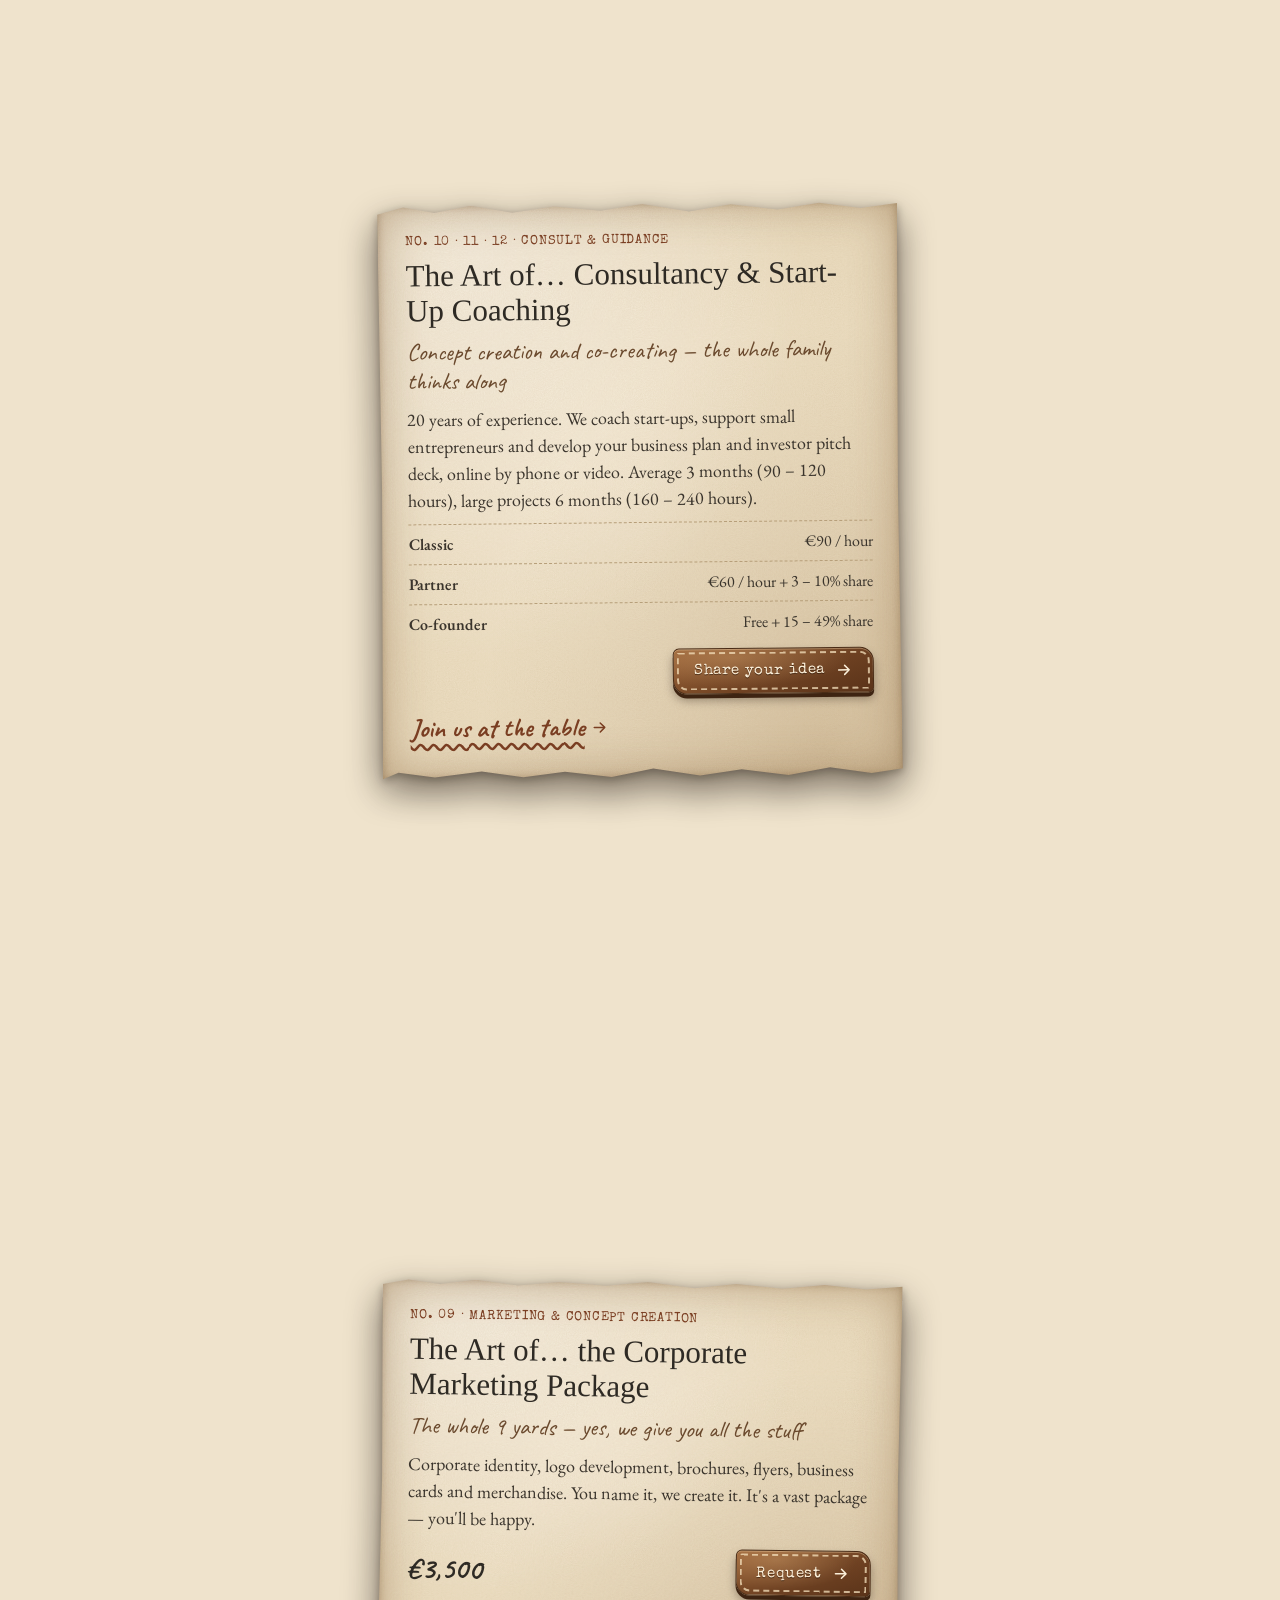
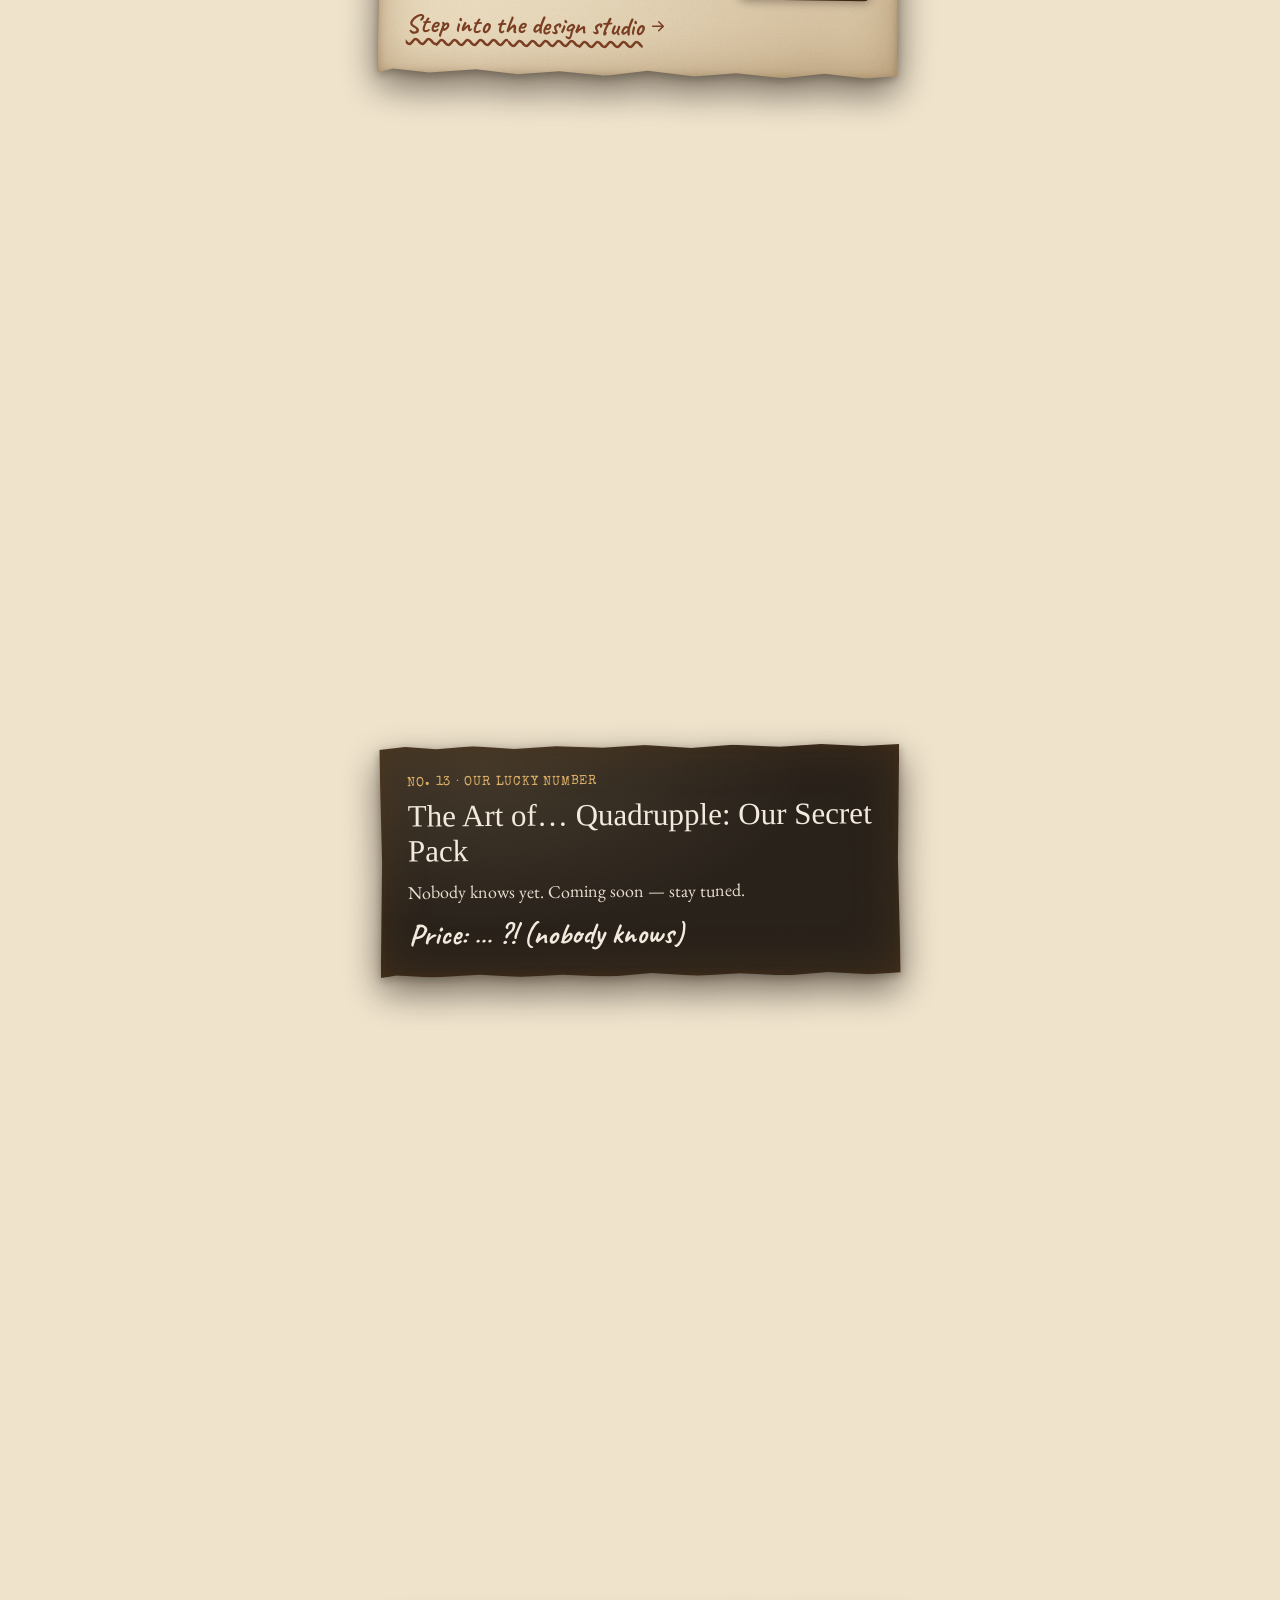
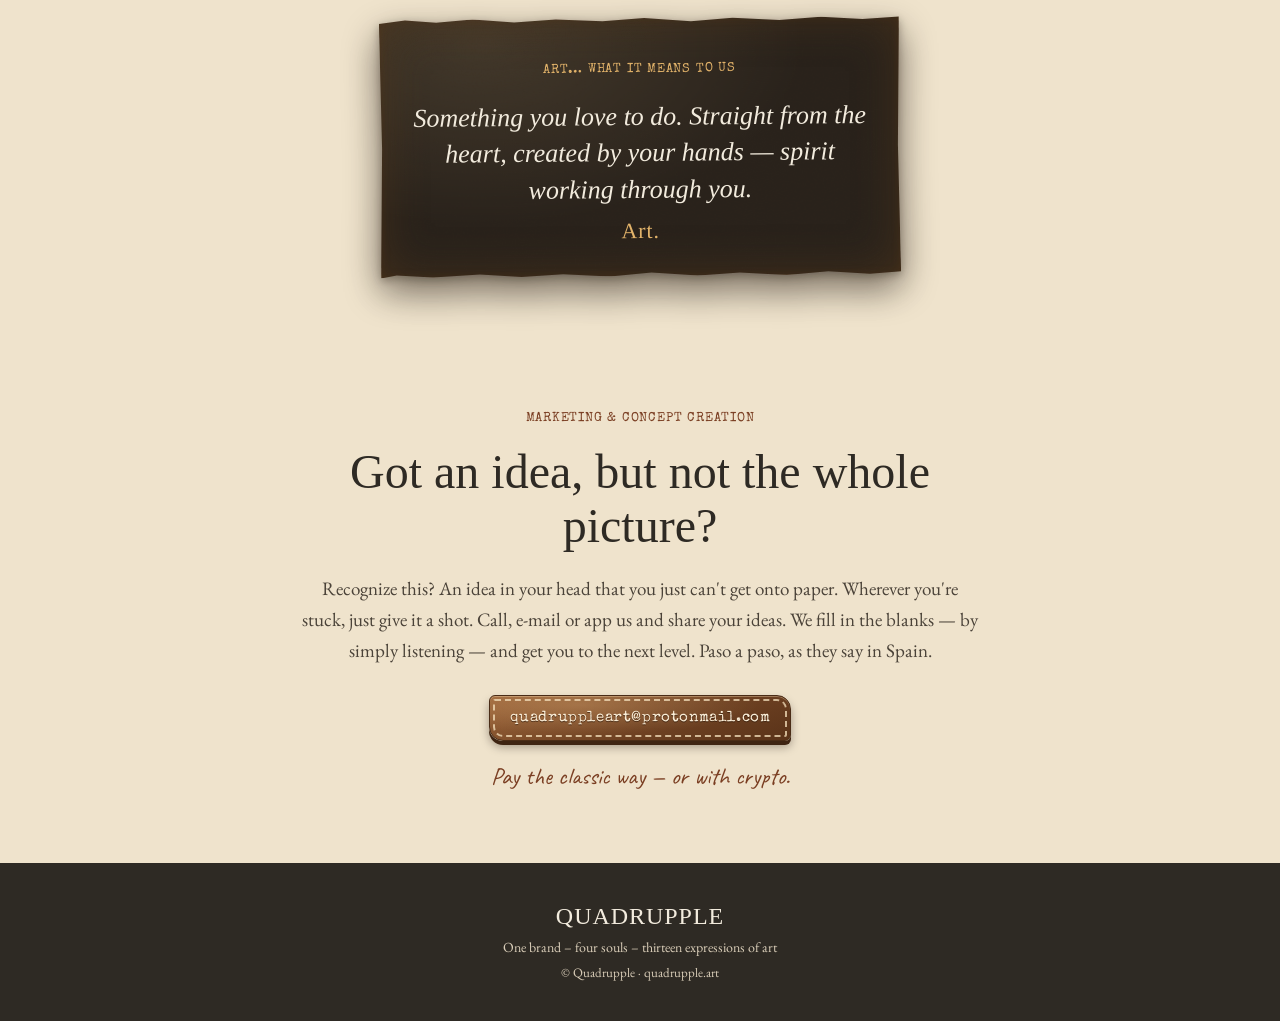
==== commit 792cd0c3: "Music keeps playing into the craft rooms (softer there, back to full on the farm) Craft pages open a" ====
--- a/index.html
+++ b/index.html
@@ -8,11 +8,11 @@
 <link rel="preconnect" href="https://fonts.googleapis.com">
 <link rel="preconnect" href="https://fonts.gstatic.com" crossorigin>
 <link href="https://fonts.googleapis.com/css2?family=IM+Fell+English:ital@0;1&family=IM+Fell+English+SC&family=EB+Garamond:ital,wght@0,400;0,600;1,400&family=Caveat:wght@500;700&family=Special+Elite&family=Libre+Franklin:wght@400;500;600&display=swap" rel="stylesheet">
-<link rel="stylesheet" href="assets/style.css?v=10">
+<link rel="stylesheet" href="assets/style.css?v=11">
 </head>
 <body>
 <main id="app"></main>
-<script src="assets/lang.js?v=10"></script>
-<script src="assets/main.js?v=10"></script>
+<script src="assets/lang.js?v=11"></script>
+<script src="assets/main.js?v=11"></script>
 </body>
 </html>
--- a/assets/style.css
+++ b/assets/style.css
@@ -149,3 +149,7 @@
 .t-studio .photo{aspect-ratio:auto;height:auto;object-fit:contain}
 .sublabel{margin:-4px 0 14px;font-size:22px;color:#5E554A}
 .cp nav .langs a{display:block;min-height:0;width:27px;height:18px;padding:0}
+.craft-frame{position:fixed;inset:0;width:100%;height:100%;border:0;z-index:40;background:#EFE3CC;display:none}
+.craft-open,.craft-open body{overflow:hidden}
+.craft-open .music{z-index:50;top:auto;bottom:16px}
+.craft-open .langbar{display:none}
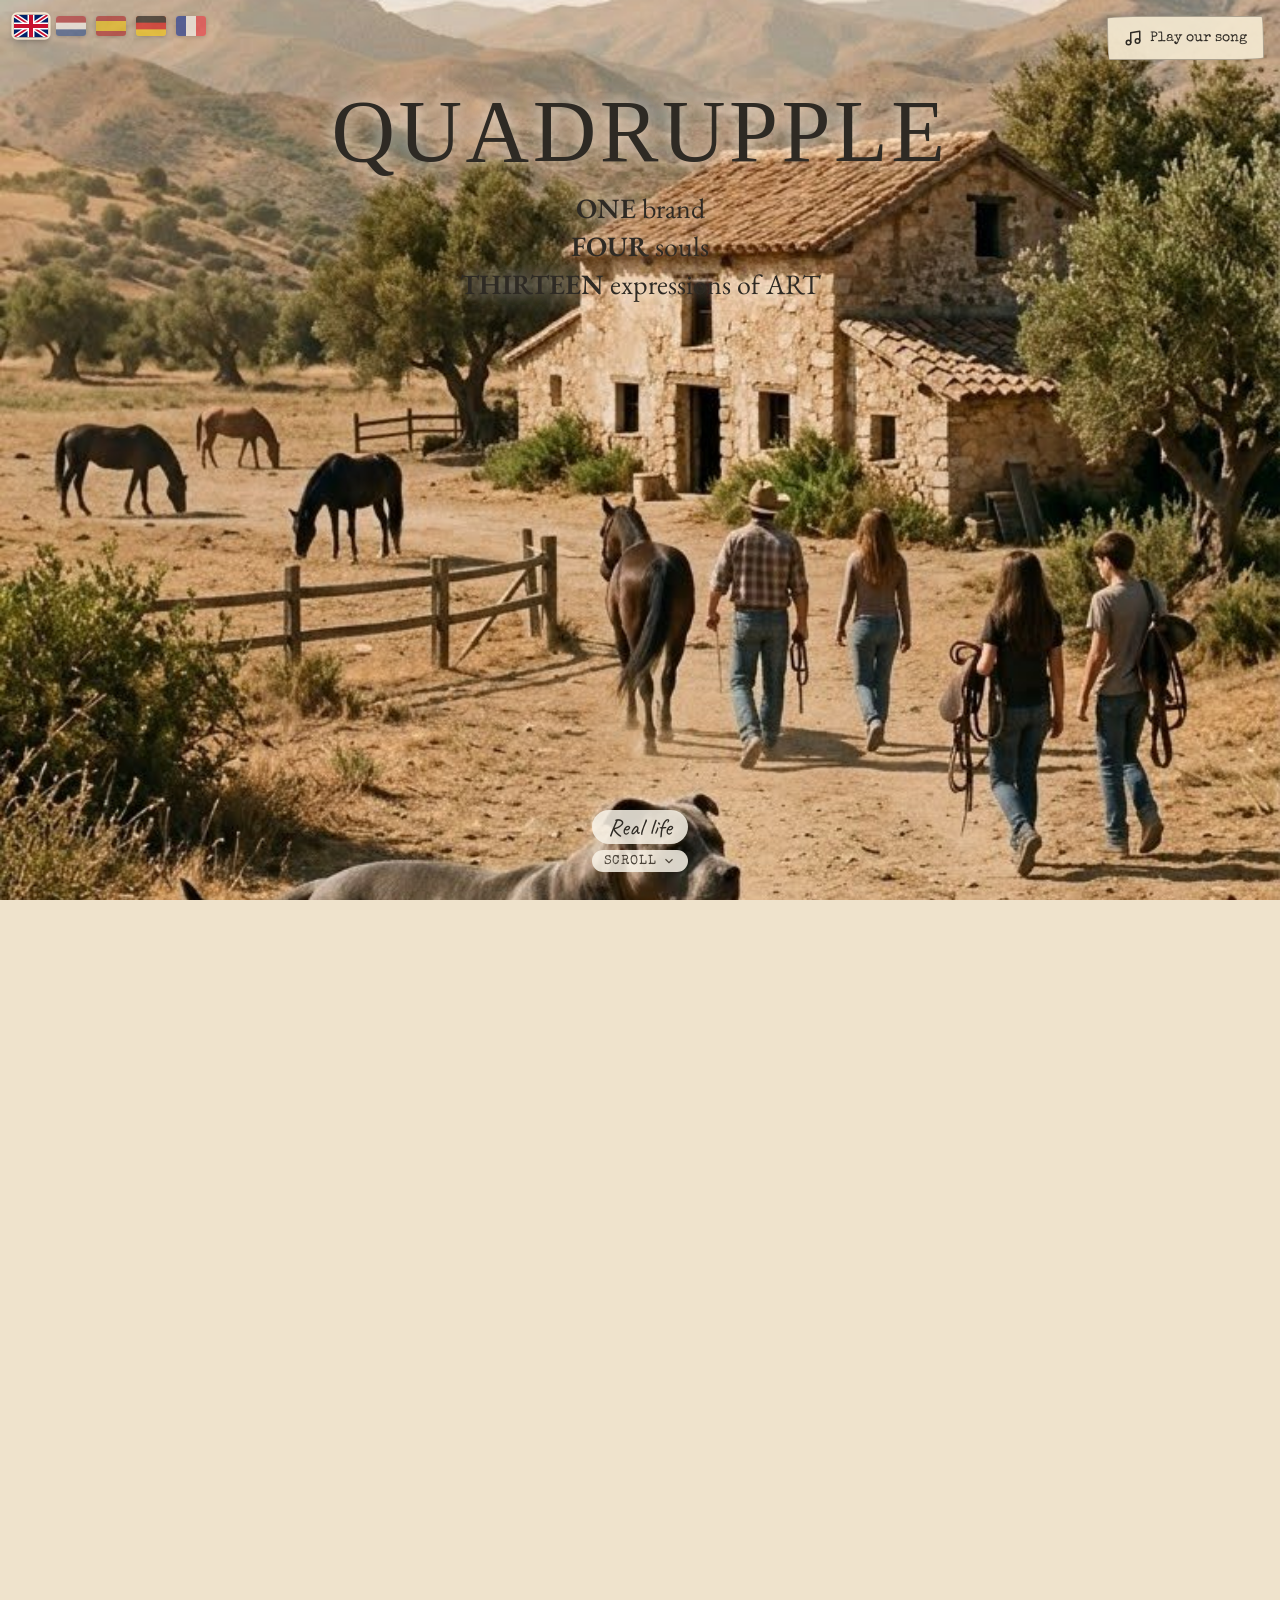
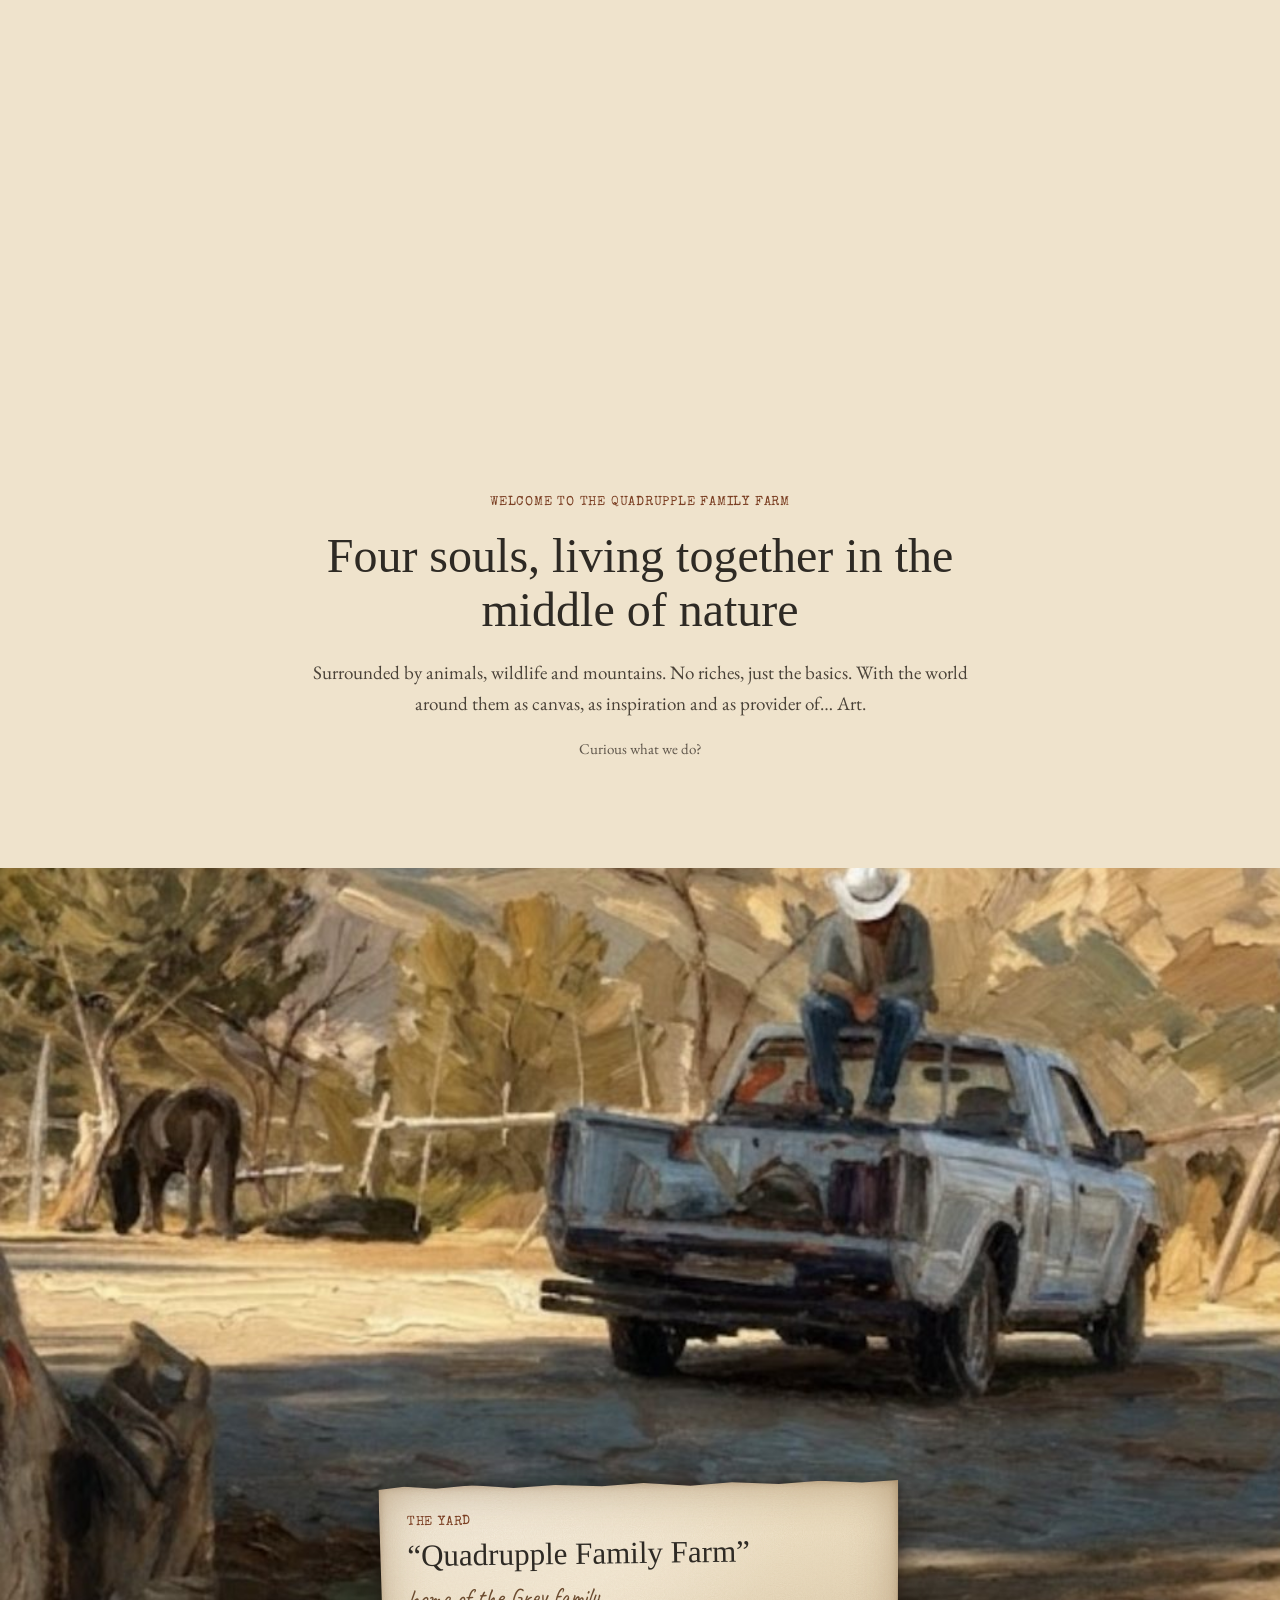
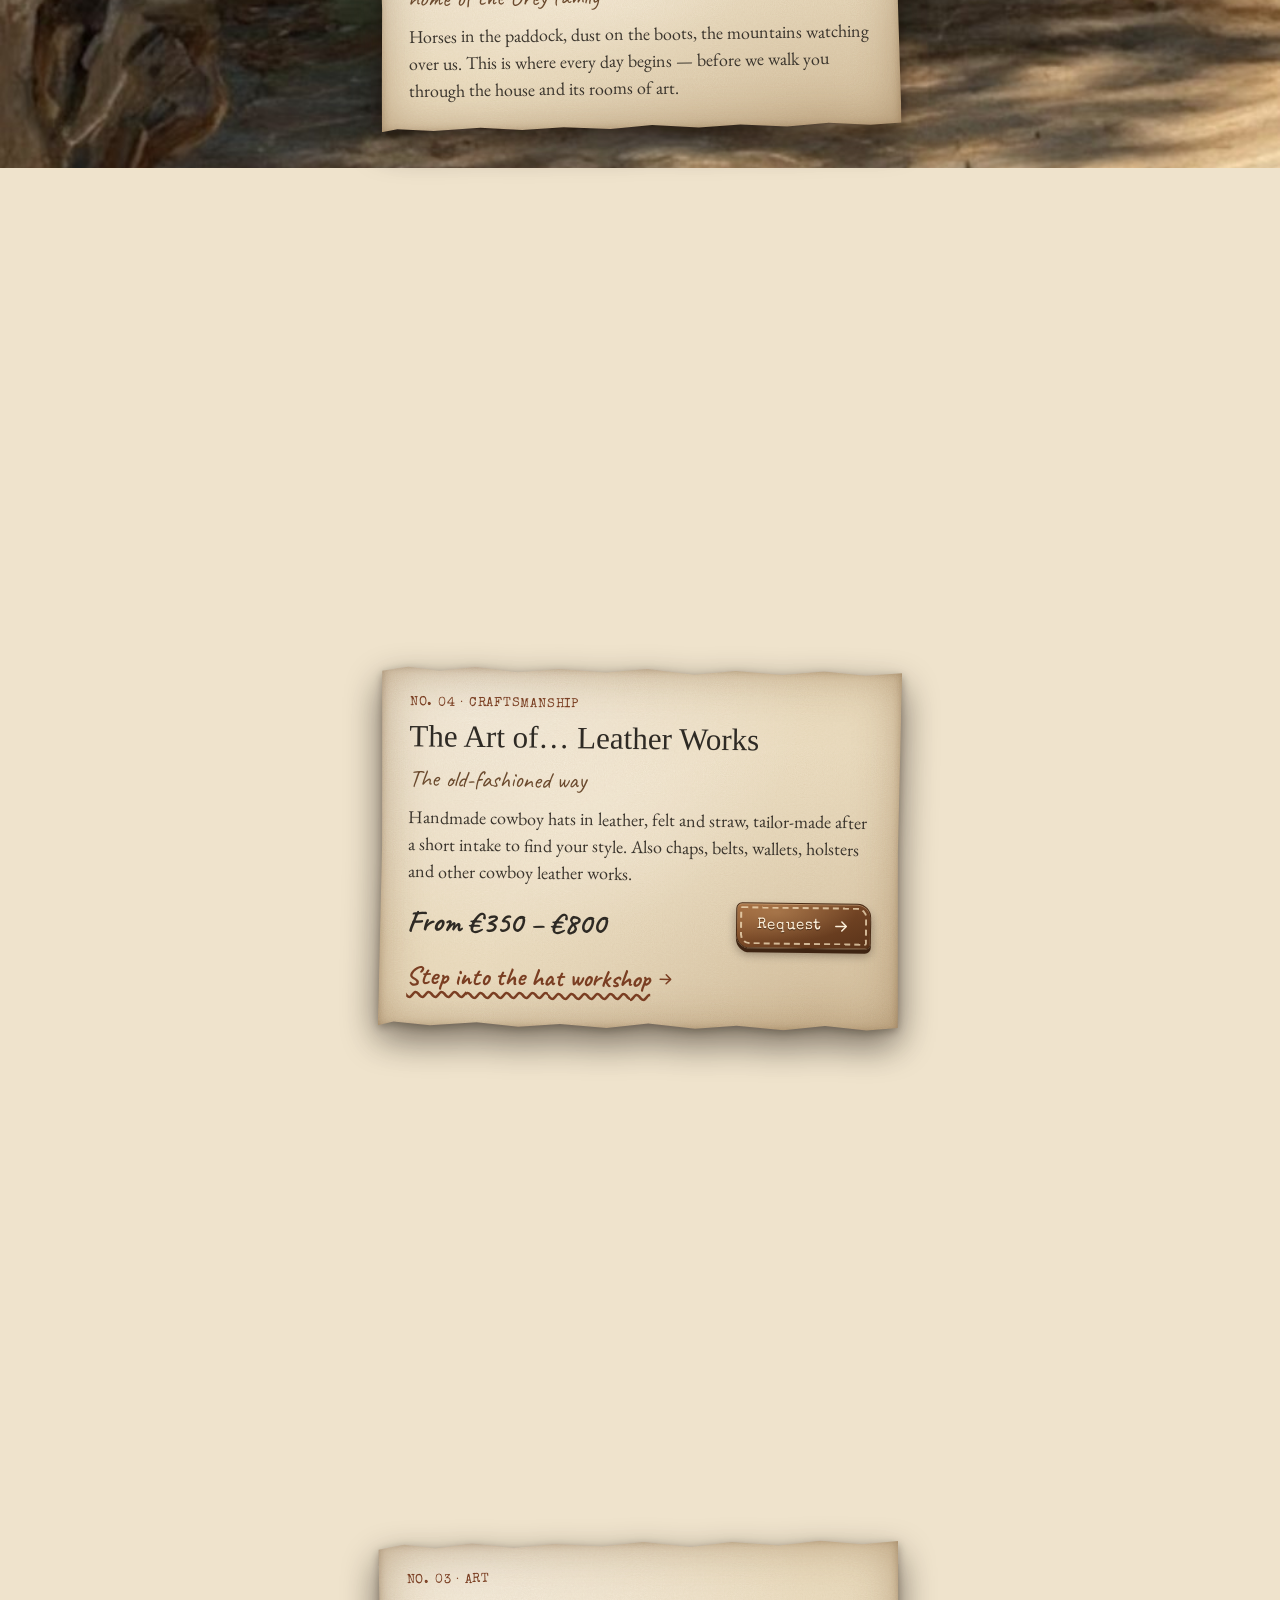
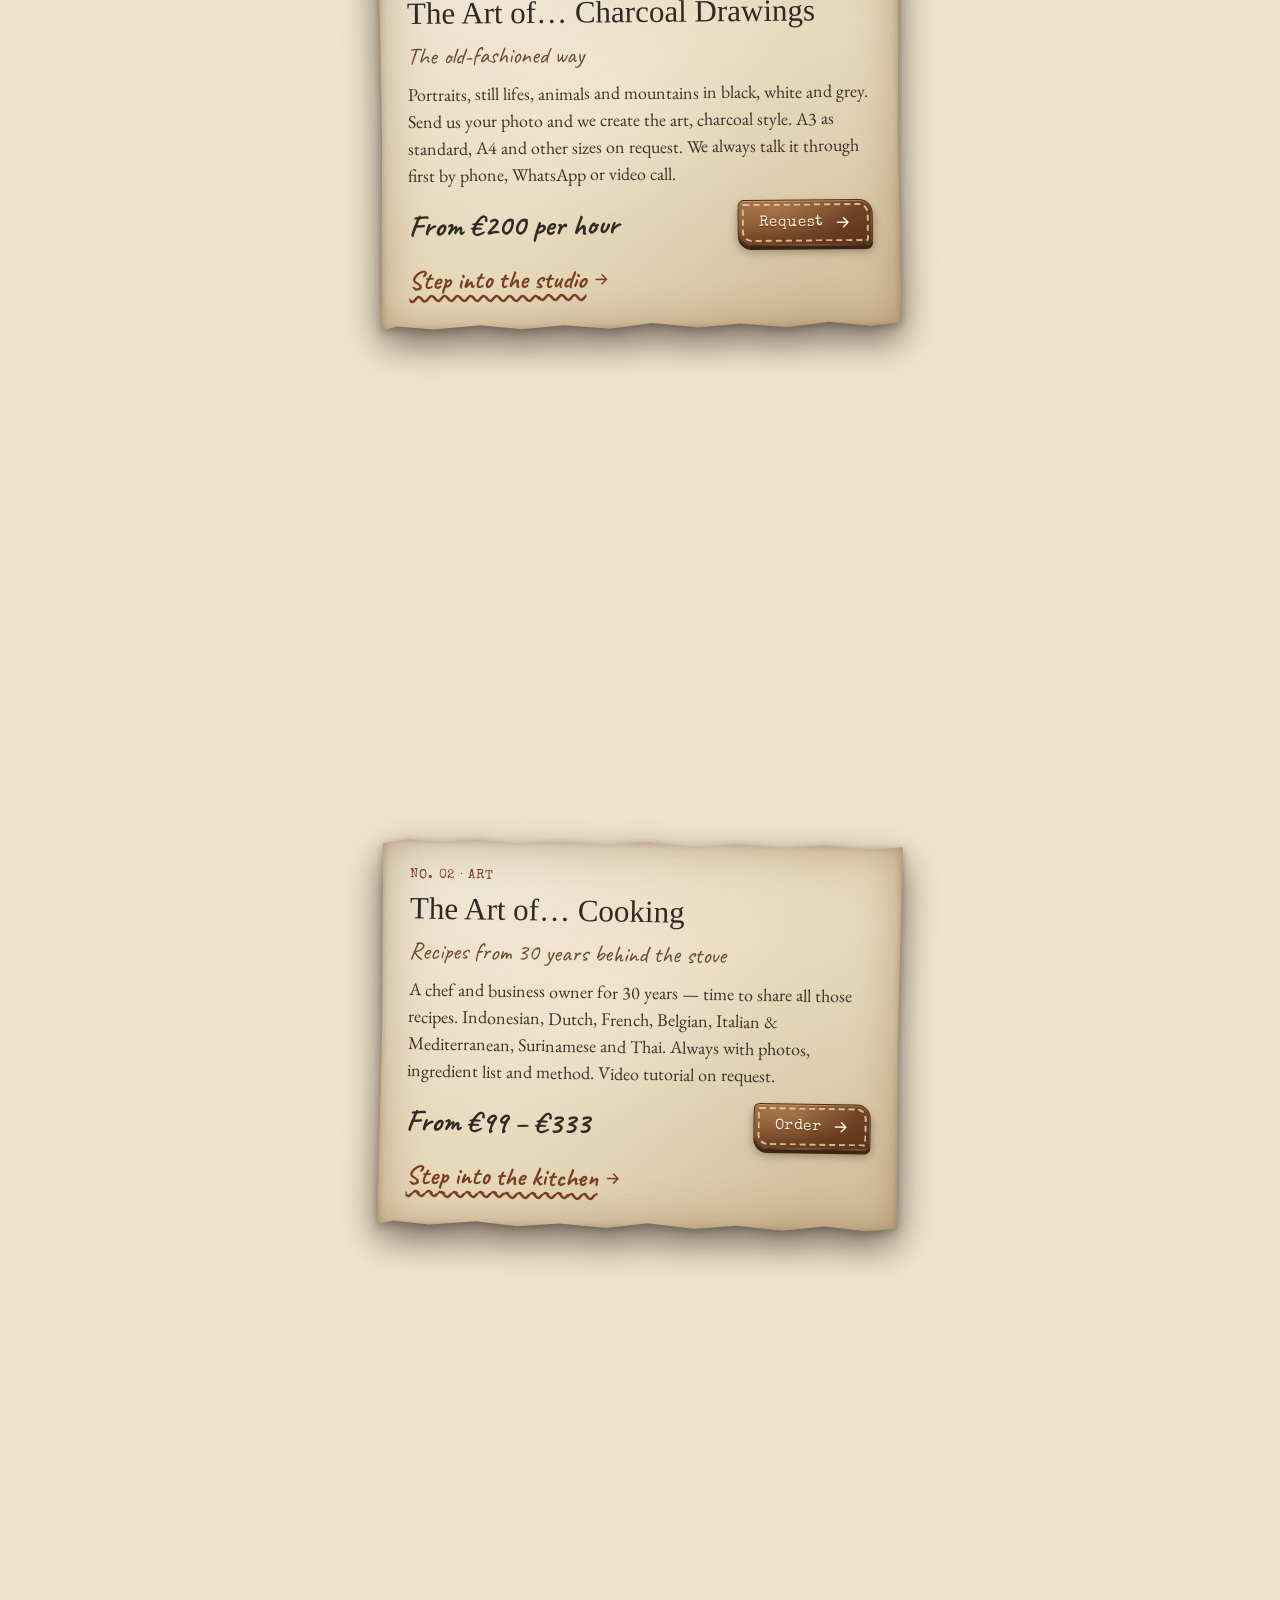
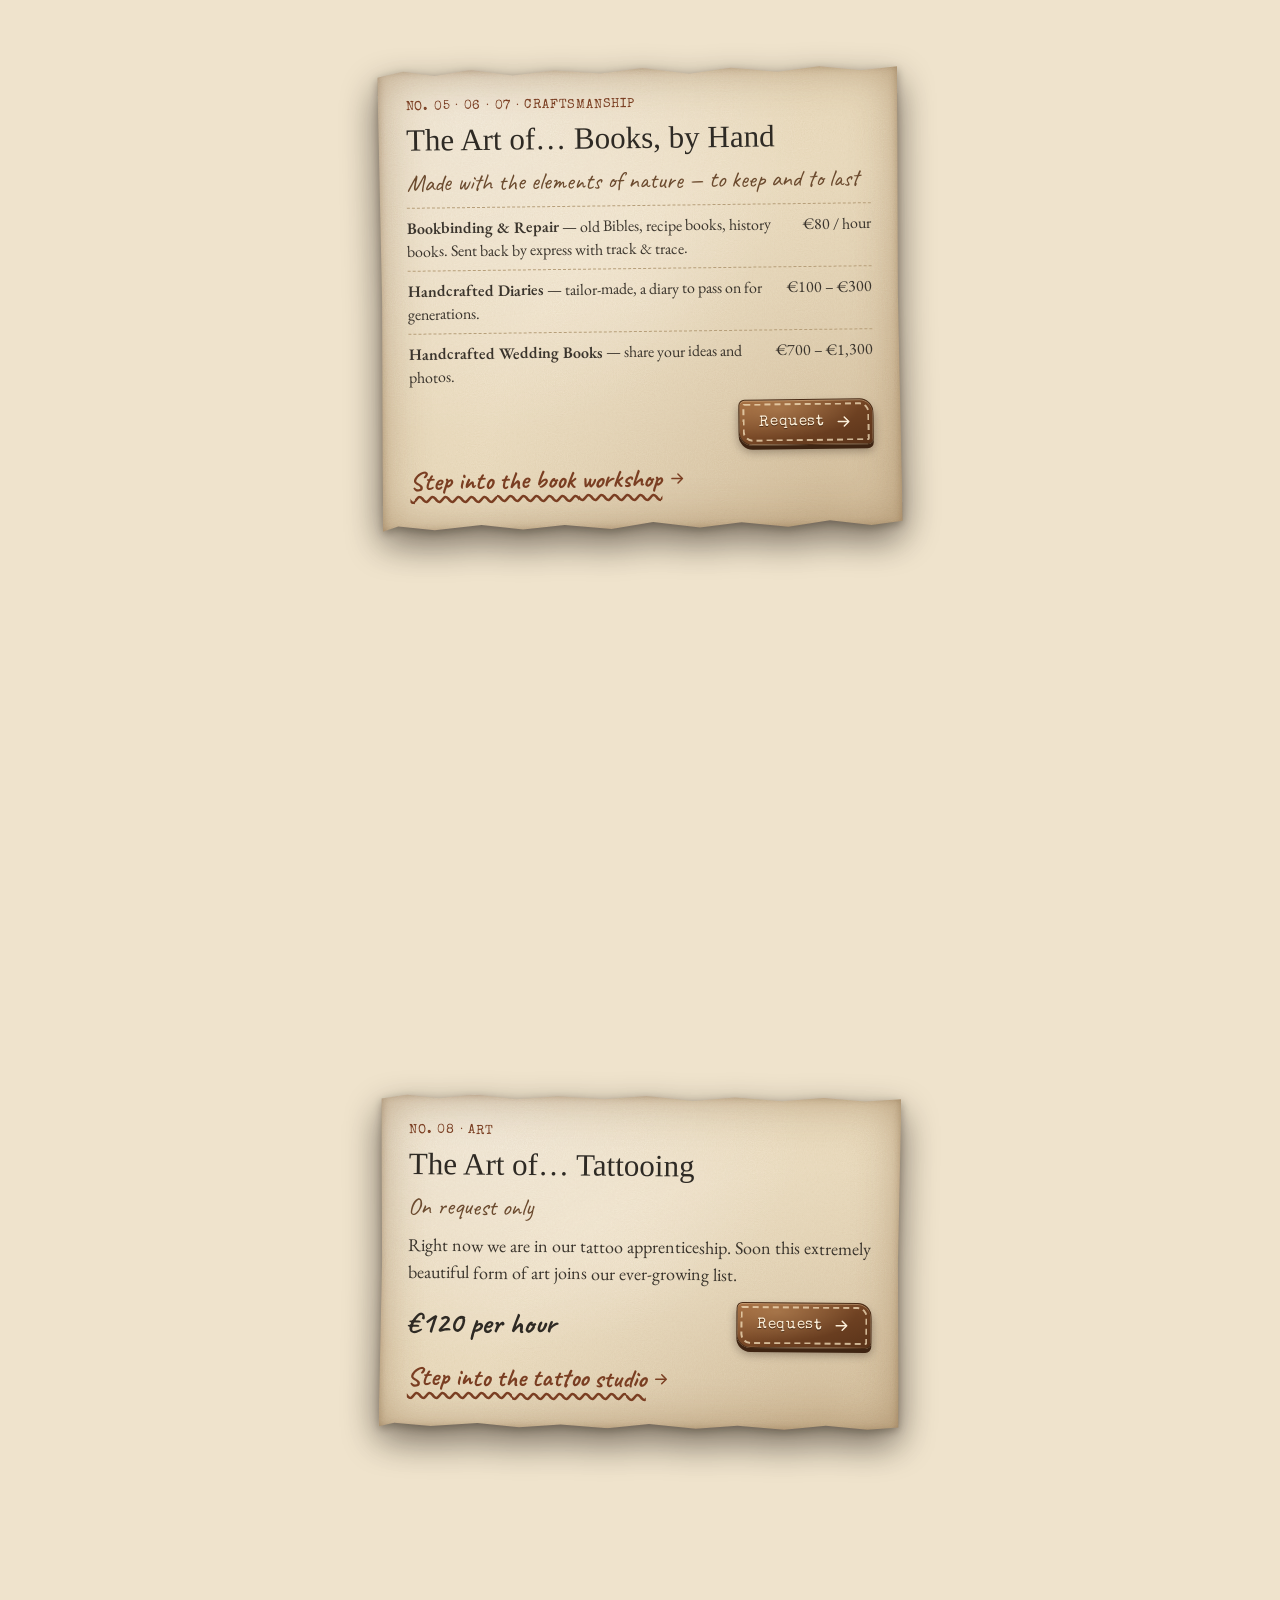
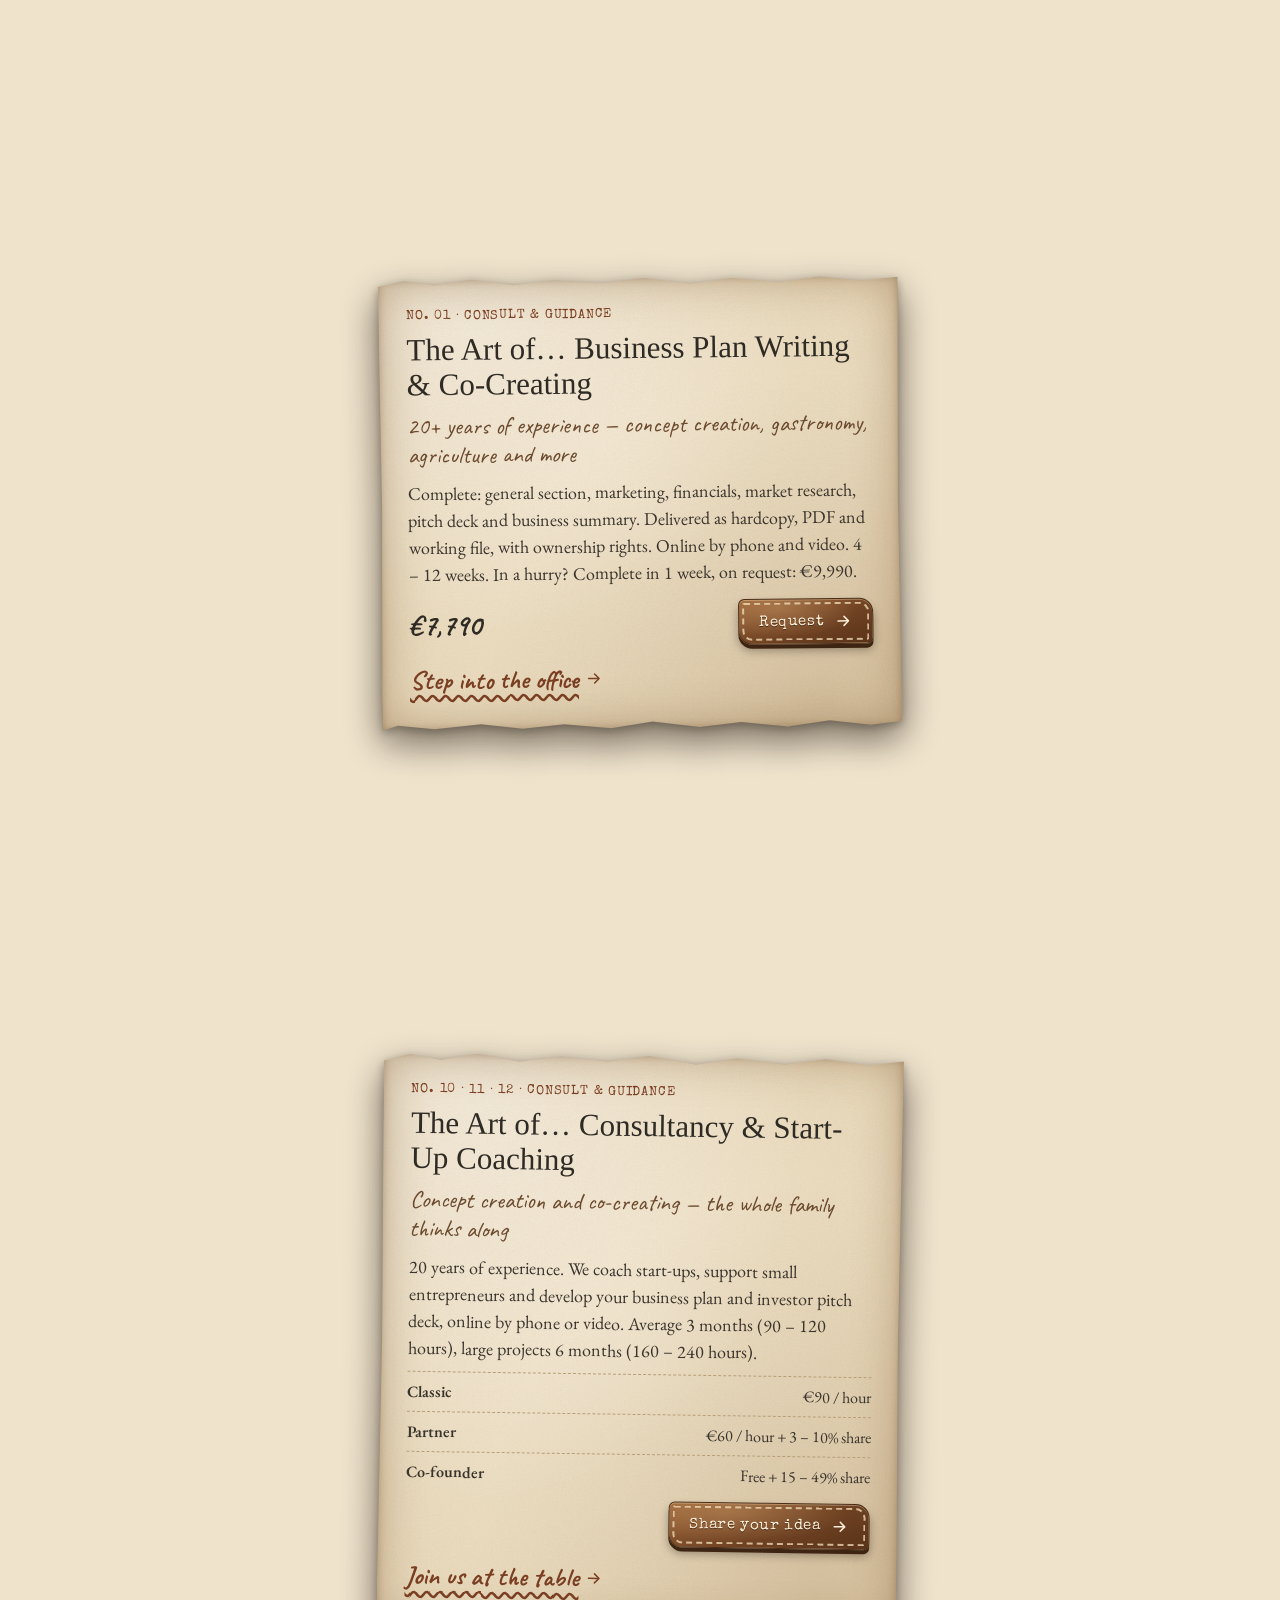
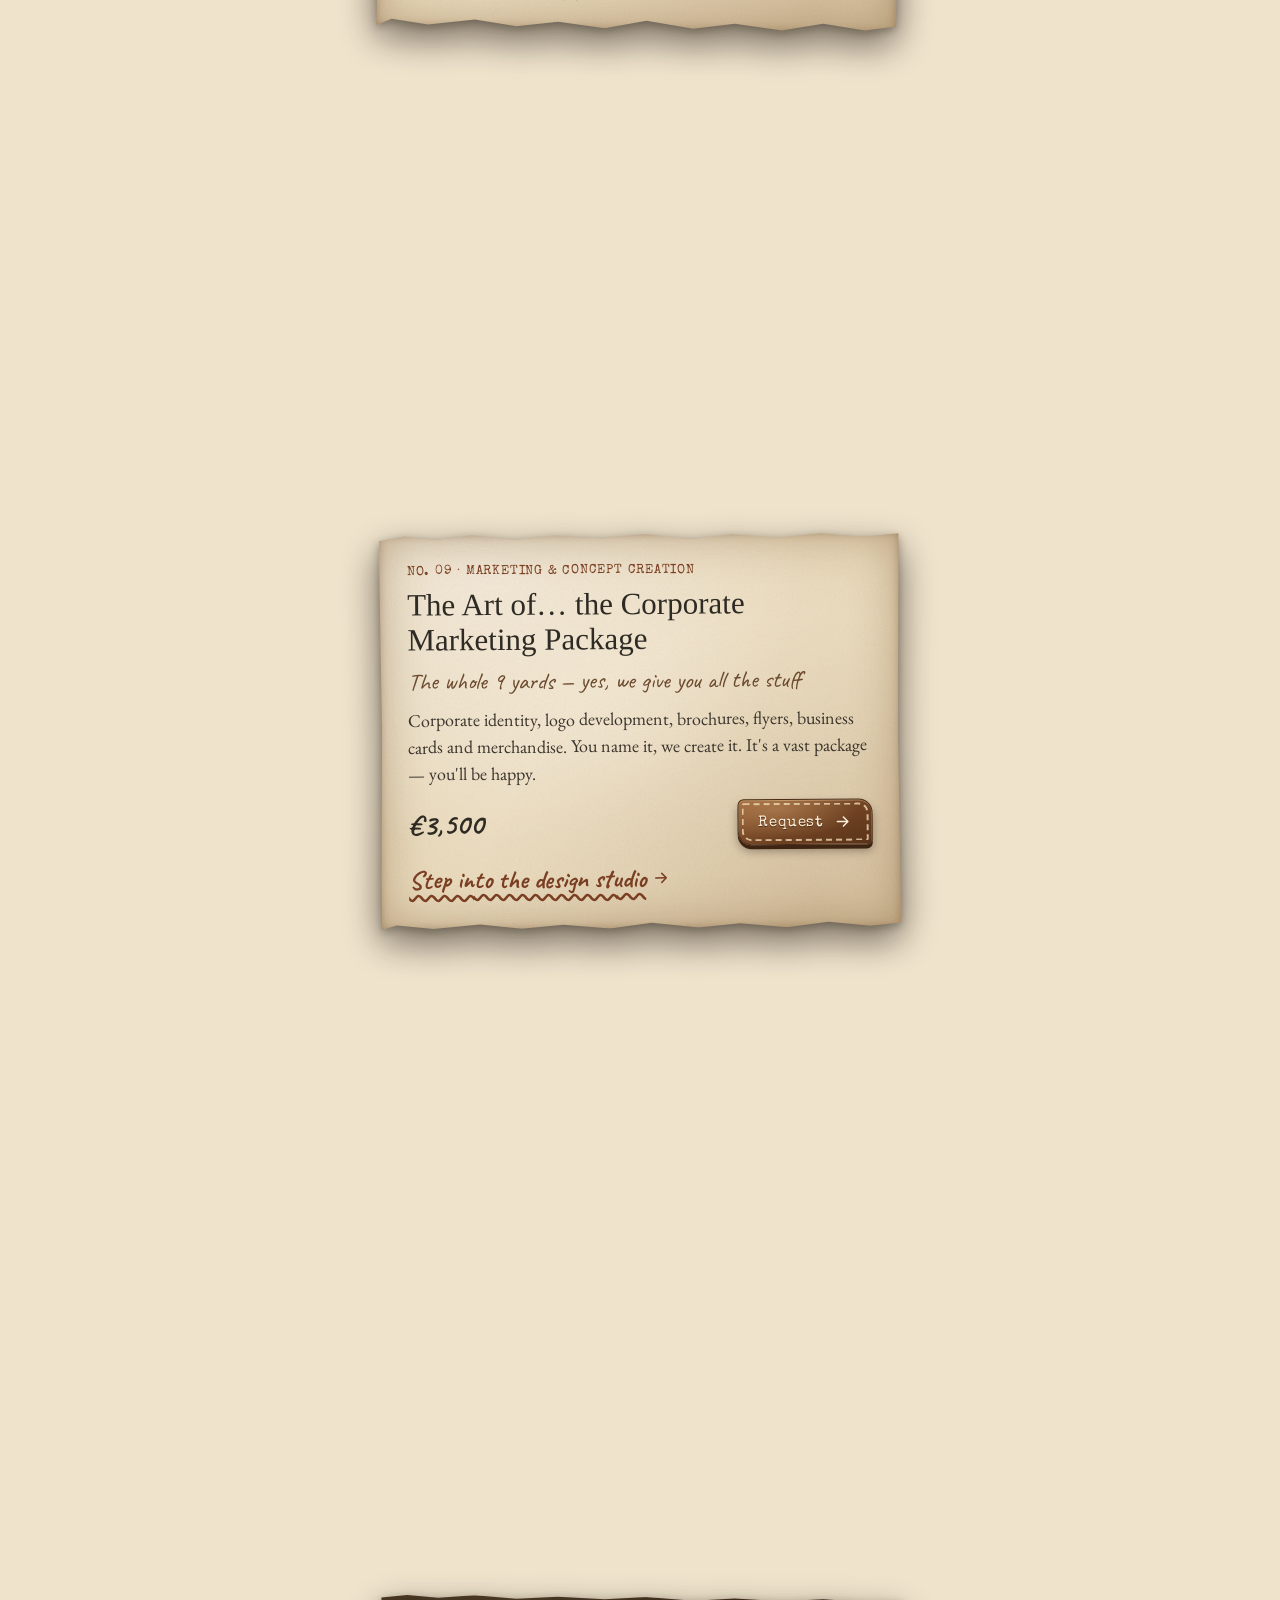
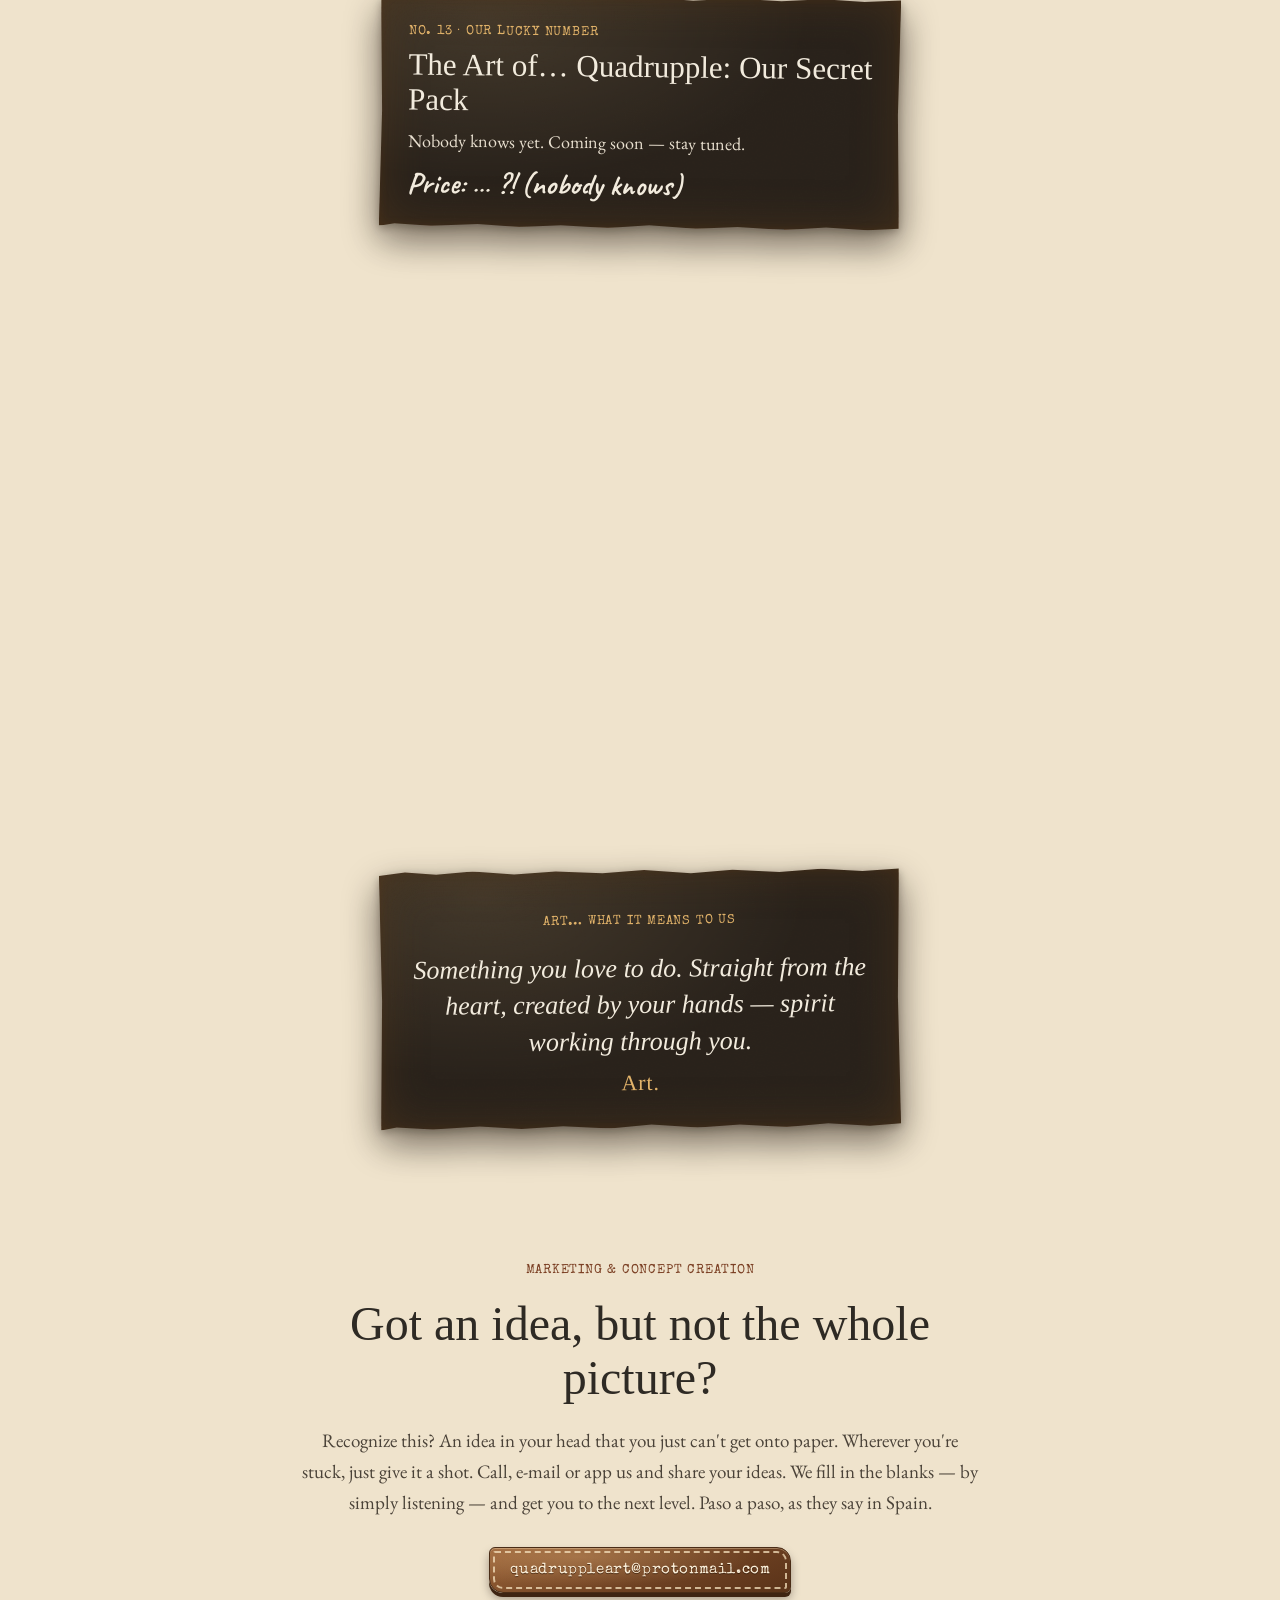
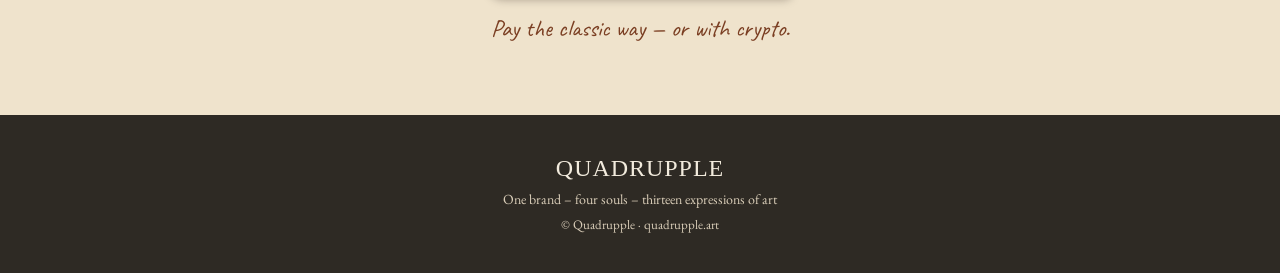
==== commit 852ff230: "Leather page: Owen's brands (The hatmake'n Cowboy, The wander'n Cowboy) Co-Authored-By: Claude Opus " ====
--- a/index.html
+++ b/index.html
@@ -8,11 +8,11 @@
 <link rel="preconnect" href="https://fonts.googleapis.com">
 <link rel="preconnect" href="https://fonts.gstatic.com" crossorigin>
 <link href="https://fonts.googleapis.com/css2?family=IM+Fell+English:ital@0;1&family=IM+Fell+English+SC&family=EB+Garamond:ital,wght@0,400;0,600;1,400&family=Caveat:wght@500;700&family=Special+Elite&family=Libre+Franklin:wght@400;500;600&display=swap" rel="stylesheet">
-<link rel="stylesheet" href="assets/style.css?v=11">
+<link rel="stylesheet" href="assets/style.css?v=14">
 </head>
 <body>
 <main id="app"></main>
-<script src="assets/lang.js?v=11"></script>
-<script src="assets/main.js?v=11"></script>
+<script src="assets/lang.js?v=14"></script>
+<script src="assets/main.js?v=14"></script>
 </body>
 </html>
--- a/assets/style.css
+++ b/assets/style.css
@@ -153,3 +153,77 @@
 .craft-open,.craft-open body{overflow:hidden}
 .craft-open .music{z-index:50;top:auto;bottom:16px}
 .craft-open .langbar{display:none}
+
+/* ---- materials per room: step cards ---- */
+:root{
+  --noise:url("data:image/svg+xml,%3Csvg xmlns='http://www.w3.org/2000/svg' width='220' height='220'%3E%3Cfilter id='n'%3E%3CfeTurbulence type='fractalNoise' baseFrequency='.85' numOctaves='3' stitchTiles='stitch'/%3E%3CfeColorMatrix values='0 0 0 0 0 0 0 0 0 0 0 0 0 0 0 0 0 0 .28 0'/%3E%3C/filter%3E%3Crect width='100%25' height='100%25' filter='url(%23n)'/%3E%3C/svg%3E");
+  --sandwall:url("data:image/svg+xml,%3Csvg xmlns='http://www.w3.org/2000/svg' width='260' height='130'%3E%3Cg stroke='%23CDB48A' stroke-width='3'%3E%3Crect x='0' y='0' width='120' height='65' rx='6' fill='%23E9D7B4'/%3E%3Crect x='120' y='0' width='140' height='65' rx='6' fill='%23E3CDA4'/%3E%3Crect x='-60' y='65' width='130' height='65' rx='6' fill='%23E6D1AB'/%3E%3Crect x='70' y='65' width='120' height='65' rx='6' fill='%23EBDABA'/%3E%3Crect x='190' y='65' width='130' height='65' rx='6' fill='%23E1CA9F'/%3E%3C/g%3E%3C/svg%3E");
+}
+/* sandstone wall, very soft, behind the steps on the farm rooms */
+.cp .steps{isolation:isolate}
+
+/* leather workshop: a piece of stitched leather */
+.c-leather .card{background:var(--noise),radial-gradient(ellipse at 25% 15%,#9A6236,transparent 60%),radial-gradient(ellipse at 80% 90%,#4E2A14,transparent 55%),#734222;border-radius:18px 26px 16px 22px;box-shadow:inset 0 0 30px rgba(0,0,0,.45),0 12px 20px rgba(30,15,5,.35);outline:2px dashed rgba(240,214,170,.55);outline-offset:-11px;padding:30px 26px}
+.c-leather .card h3{color:#F7E6C6;text-shadow:0 1px 0 rgba(0,0,0,.55)}
+.c-leather .card p{color:#EBD4AE;text-shadow:0 1px 0 rgba(0,0,0,.4)}
+.c-leather .card .n{color:#E7B866;text-shadow:0 2px 0 rgba(0,0,0,.45)}
+
+/* book workshop: old parchment page */
+.c-books .card{background:var(--noise),radial-gradient(ellipse at 50% 45%,#F6E7C4 35%,#E2C48E 80%,#B98C52 110%);border-radius:3px;box-shadow:inset 0 0 40px rgba(120,70,20,.45),0 10px 18px rgba(40,20,5,.28)}
+.c-books .card h3,.c-books .card p{color:#3E2A16}
+
+/* charcoal studio: drawing paper with a strip of tape */
+.c-charcoal .card{position:relative;background:radial-gradient(ellipse at 85% 85%,rgba(0,0,0,.09),transparent 50%),#F8F6F1;border-radius:1px;box-shadow:0 1px 2px rgba(0,0,0,.2),0 12px 18px rgba(0,0,0,.18);overflow:visible}
+.c-charcoal .card::before{content:"";position:absolute;top:-10px;left:50%;width:84px;height:22px;transform:translateX(-50%) rotate(-3deg);background:rgba(232,222,196,.85);box-shadow:0 1px 2px rgba(0,0,0,.15)}
+.c-charcoal .card .n{color:#222;text-shadow:1px 1px 3px rgba(0,0,0,.35)}
+
+/* kitchen: recipe card pinned up, on a soft stone wall */
+.c-cooking .card{background-image:repeating-linear-gradient(180deg,transparent 0 27px,rgba(70,110,150,.22) 27px 28px),linear-gradient(90deg,transparent 38px,rgba(190,60,40,.35) 38px 39px,transparent 39px);position:relative}
+.c-cooking .card::before{content:"";position:absolute;top:10px;left:50%;width:14px;height:14px;margin-left:-7px;border-radius:50%;background:radial-gradient(circle at 35% 35%,#E8735A,#9C3D1E);box-shadow:0 2px 3px rgba(0,0,0,.35)}
+
+/* marketing studio: kraft paper */
+.c-marketing .card{background:var(--noise),radial-gradient(ellipse at 30% 20%,#D9B98E,transparent 60%),#C6A06F;border-top:0;border-radius:4px;box-shadow:inset 0 0 26px rgba(90,55,20,.35),0 12px 20px rgba(42,36,32,.2)}
+.c-marketing .card h3,.c-marketing .card p{color:#2E2216}
+.c-marketing .card .n{color:#B23F14}
+
+/* leather room: real workbench photo behind the steps */
+.c-leather .steps{max-width:none;padding:56px 20px 48px;background:linear-gradient(rgba(20,12,6,.25),rgba(20,12,6,.25)),url(../images/bg-leather-bench.jpg) center/cover}
+.c-leather .steps>*{max-width:1000px;margin-left:auto;margin-right:auto}
+.c-leather .steps h2{color:#F7E6C6;text-shadow:0 2px 6px rgba(0,0,0,.7)}
+.c-leather .card{background:linear-gradient(rgba(40,20,8,.35),rgba(40,20,8,.35)),url(../images/tex-leather.jpg) center/cover;box-shadow:inset 0 0 22px 6px rgba(35,15,4,.65),0 14px 22px rgba(10,5,2,.5)}
+.c-leather .card.tilt-2{background-position:0 0,20% 70%}.c-leather .card.tilt-3{background-position:0 0,80% 20%}.c-leather .card.tilt-4{background-position:0 0,60% 90%}
+
+/* kitchen: real countertop photo + recipe paper cards */
+.c-cooking .steps{max-width:none;padding:56px 20px 48px;background:linear-gradient(rgba(30,18,8,.18),rgba(30,18,8,.18)),url(../images/bg-kitchen-counter.jpg) center/cover}
+.c-cooking .steps>*{max-width:1000px;margin-left:auto;margin-right:auto}
+.c-cooking .steps h2{color:#FFF6E6;text-shadow:0 2px 8px rgba(0,0,0,.75)}
+.c-cooking .card{background:linear-gradient(90deg,transparent 38px,rgba(190,60,40,.4) 38px 39px,transparent 39px),url(../images/tex-recipe-paper.jpg) center/cover;box-shadow:0 2px 3px rgba(0,0,0,.2),0 14px 22px rgba(30,15,5,.35)}
+.c-cooking .card.tilt-2{background-position:0 0,30% 70%}.c-cooking .card.tilt-3{background-position:0 0,70% 30%}.c-cooking .card.tilt-4{background-position:0 0,50% 95%}
+.c-cooking .card{background-image:linear-gradient(90deg,transparent 38px,rgba(190,60,40,.4) 38px 39px,transparent 39px),linear-gradient(rgba(196,150,84,.22),rgba(196,150,84,.22)),url(../images/tex-recipe-paper.jpg);background-size:auto,auto,cover;box-shadow:inset 0 0 26px rgba(130,85,30,.35),0 2px 3px rgba(0,0,0,.2),0 14px 22px rgba(30,15,5,.35)}
+.c-cooking .card.tilt-2{background-position:0 0,0 0,30% 70%}.c-cooking .card.tilt-3{background-position:0 0,0 0,70% 30%}.c-cooking .card.tilt-4{background-position:0 0,0 0,50% 95%}
+.c-cooking .steps{background:linear-gradient(rgba(35,20,8,.48),rgba(35,20,8,.48)),url(../images/bg-kitchen-counter.jpg) center/cover}
+.c-cooking .card{background-image:linear-gradient(90deg,transparent 38px,rgba(190,60,40,.4) 38px 39px,transparent 39px),linear-gradient(rgba(255,252,244,.25),rgba(255,252,244,.25)),url(../images/tex-recipe-paper.jpg);box-shadow:inset 0 0 18px rgba(130,85,30,.22),0 2px 3px rgba(0,0,0,.3),0 16px 26px rgba(10,5,2,.5)}
+/* charcoal studio: real drawing table + drawing paper */
+.c-charcoal .steps{max-width:none;padding:56px 20px 48px;background:linear-gradient(rgba(25,20,15,.38),rgba(25,20,15,.38)),url(../images/bg-drawing-table.jpg) center/cover}
+.c-charcoal .steps>*{max-width:1000px;margin-left:auto;margin-right:auto}
+.c-charcoal .steps h2{color:#FAF7F0;text-shadow:0 2px 8px rgba(0,0,0,.75)}
+.c-charcoal .card{background:url(../images/tex-drawing-paper.jpg) center/cover;box-shadow:0 1px 2px rgba(0,0,0,.3),0 16px 24px rgba(10,6,2,.45)}
+.c-charcoal .card.tilt-2{background-position:20% 20%}.c-charcoal .card.tilt-3{background-position:80% 85%}.c-charcoal .card.tilt-4{background-position:30% 60%}
+.c-books .card{background:url(../images/tex-parchment.jpg) center/cover;box-shadow:inset 0 0 20px rgba(110,60,15,.35),0 14px 22px rgba(40,20,5,.35)}
+.c-books .card.tilt-2{background-position:15% 25%}.c-books .card.tilt-3{background-position:85% 80%}.c-books .card.tilt-4{background-position:40% 95%}
+
+/* book workshop: real bookbinder's bench + parchment */
+.c-books .steps{max-width:none;padding:56px 20px 48px;background:linear-gradient(rgba(20,12,6,.2),rgba(20,12,6,.2)),url(../images/bg-bookbinder-bench.jpg) center/cover}
+.c-books .steps>*{max-width:1000px;margin-left:auto;margin-right:auto}
+.c-books .steps h2{color:#F6E7C6;text-shadow:0 2px 8px rgba(0,0,0,.75)}
+/* marketing studio: real designer's desk + kraft cards */
+.c-marketing .steps{max-width:none;padding:56px 20px 48px;background:linear-gradient(rgba(40,28,18,.3),rgba(40,28,18,.3)),url(../images/bg-design-desk.jpg) center/cover}
+.c-marketing .steps>*{max-width:1000px;margin-left:auto;margin-right:auto}
+.c-marketing .steps h2{color:#FFF8EE;text-shadow:0 2px 8px rgba(0,0,0,.7)}
+.c-marketing .card{box-shadow:inset 0 0 26px rgba(90,55,20,.35),0 16px 24px rgba(20,12,6,.4)}
+.c-marketing .card{background:url(../images/tex-kraft.jpg) center/cover;box-shadow:inset 0 0 22px rgba(90,55,20,.3),0 16px 24px rgba(20,12,6,.45)}
+.c-marketing .card.tilt-2{background-position:20% 30%}.c-marketing .card.tilt-3{background-position:80% 70%}.c-marketing .card.tilt-4{background-position:40% 95%}
+.brands{padding-bottom:8px}
+.brandrow{display:flex;flex-wrap:wrap;gap:12px;justify-content:center}
+.brandrow figure{margin:0;width:min(260px,41vw)}
+.brandrow img{display:block;width:100%;height:auto;border-radius:6px;box-shadow:0 10px 22px rgba(30,15,5,.3)}
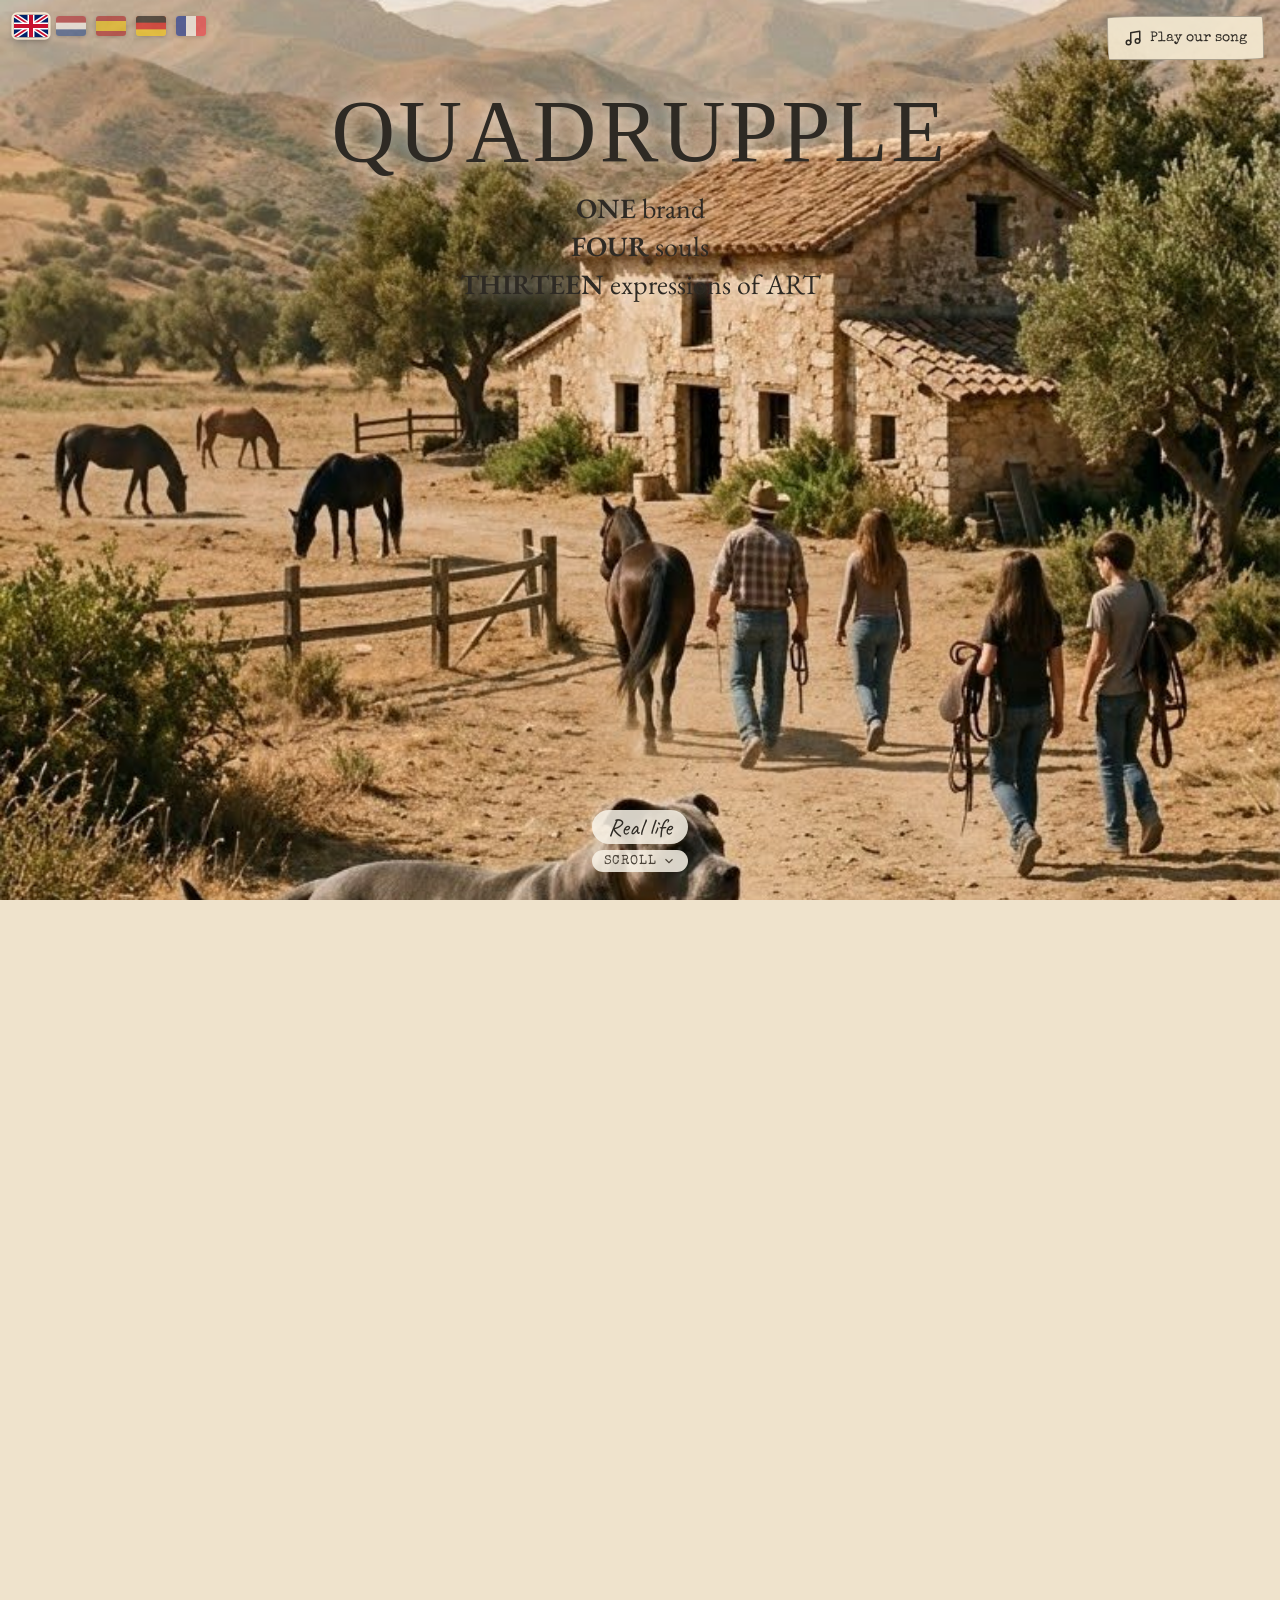
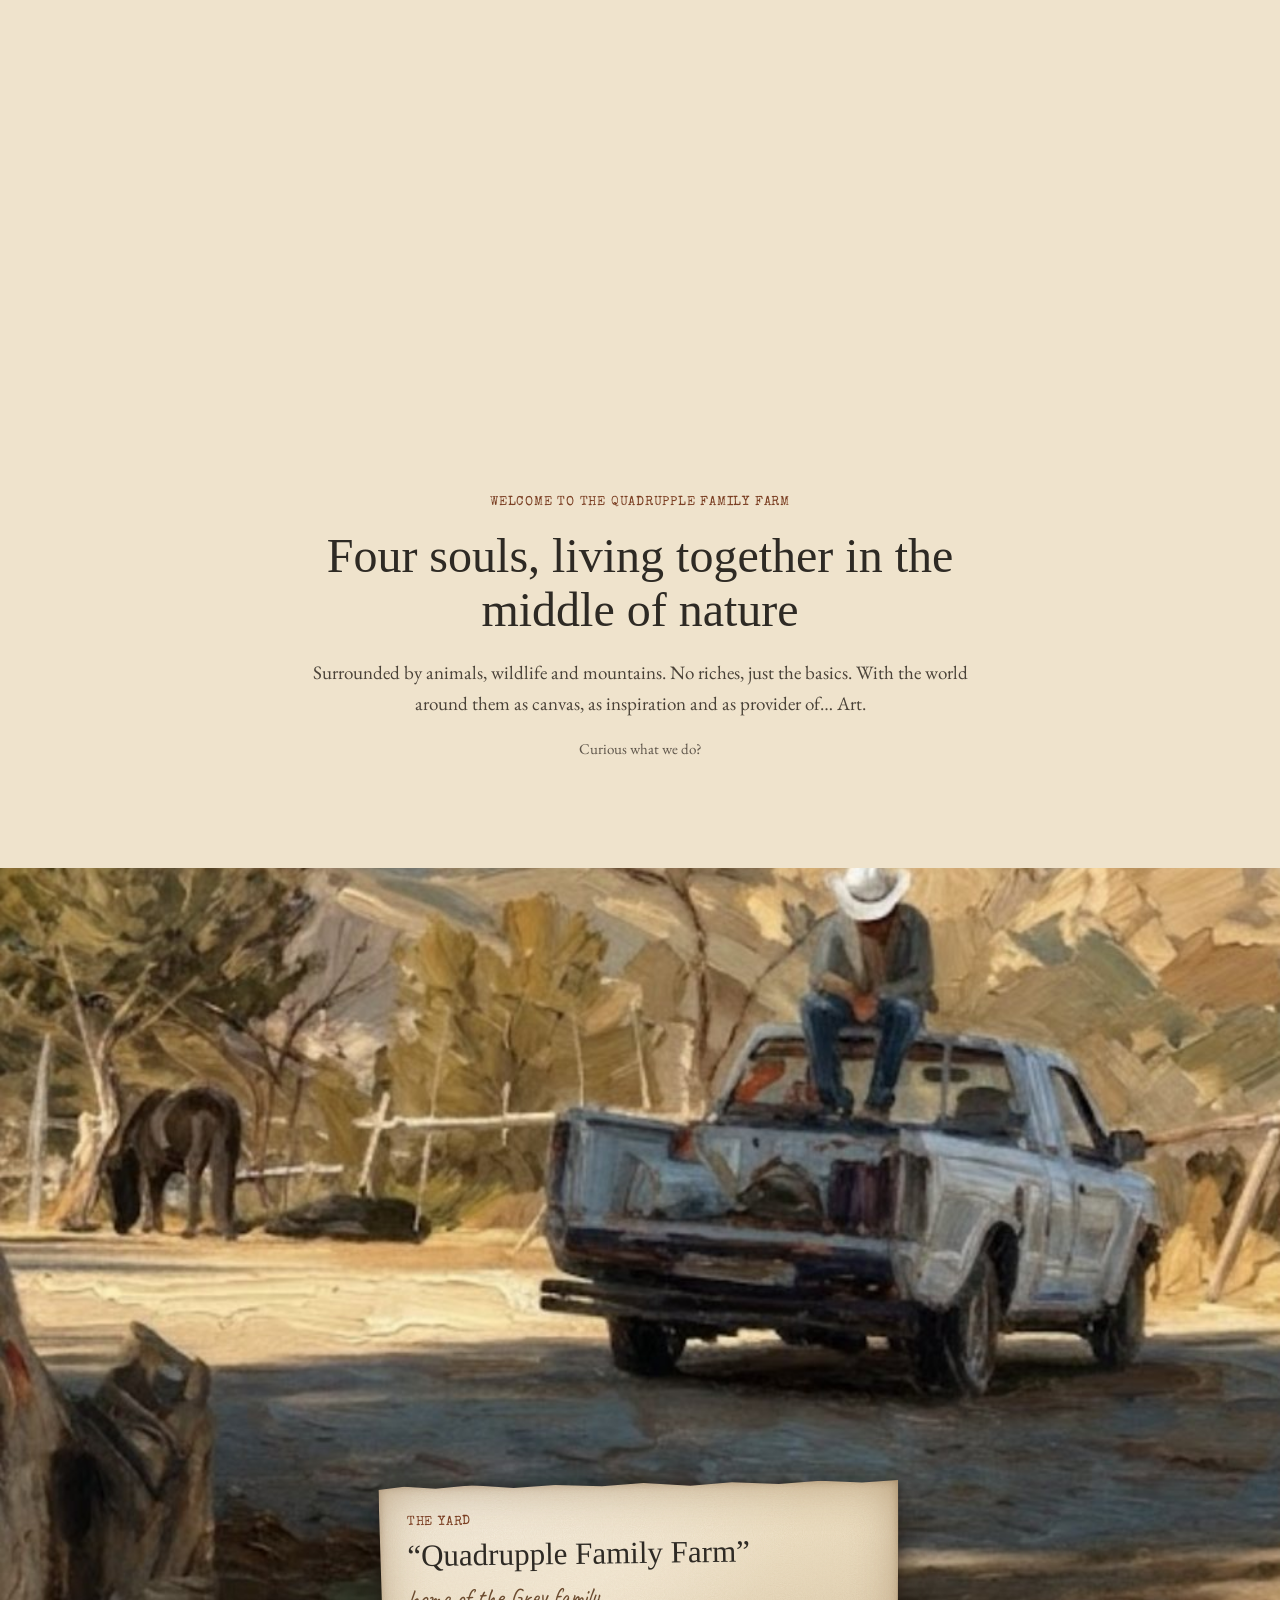
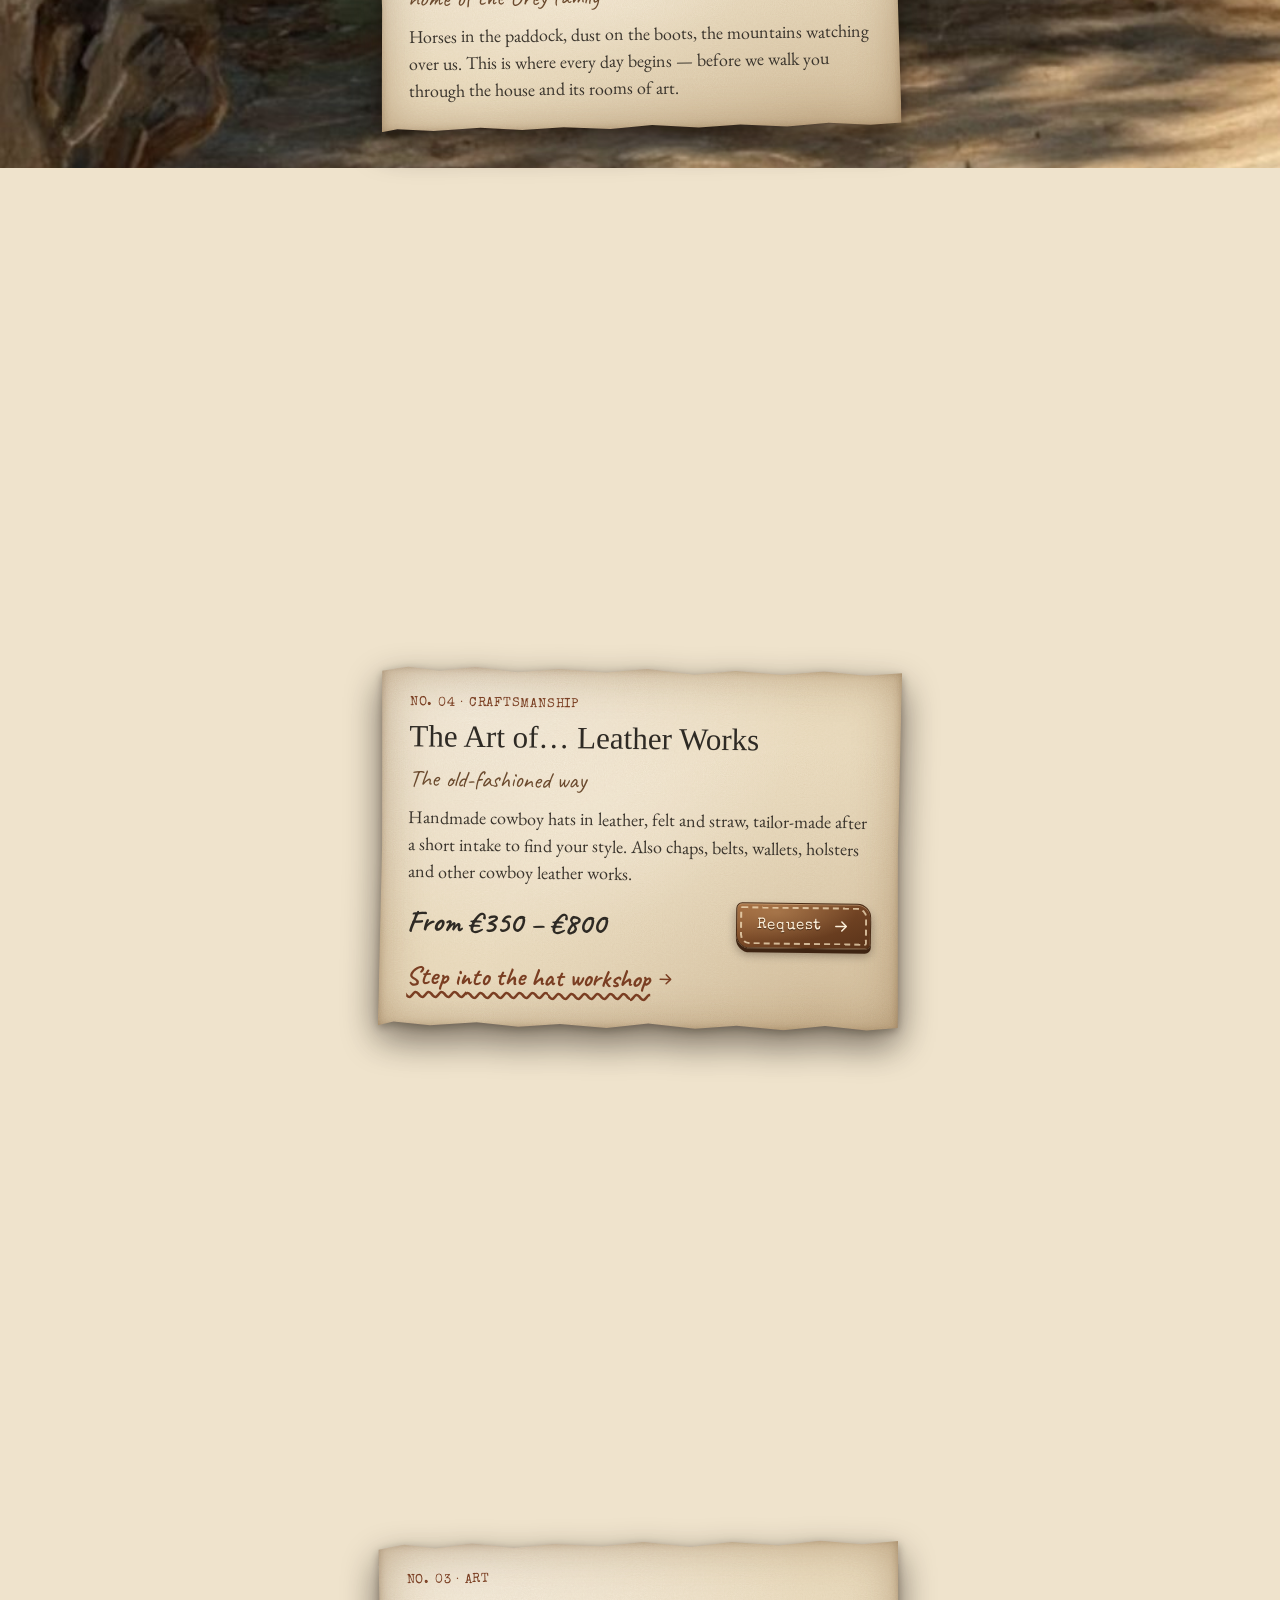
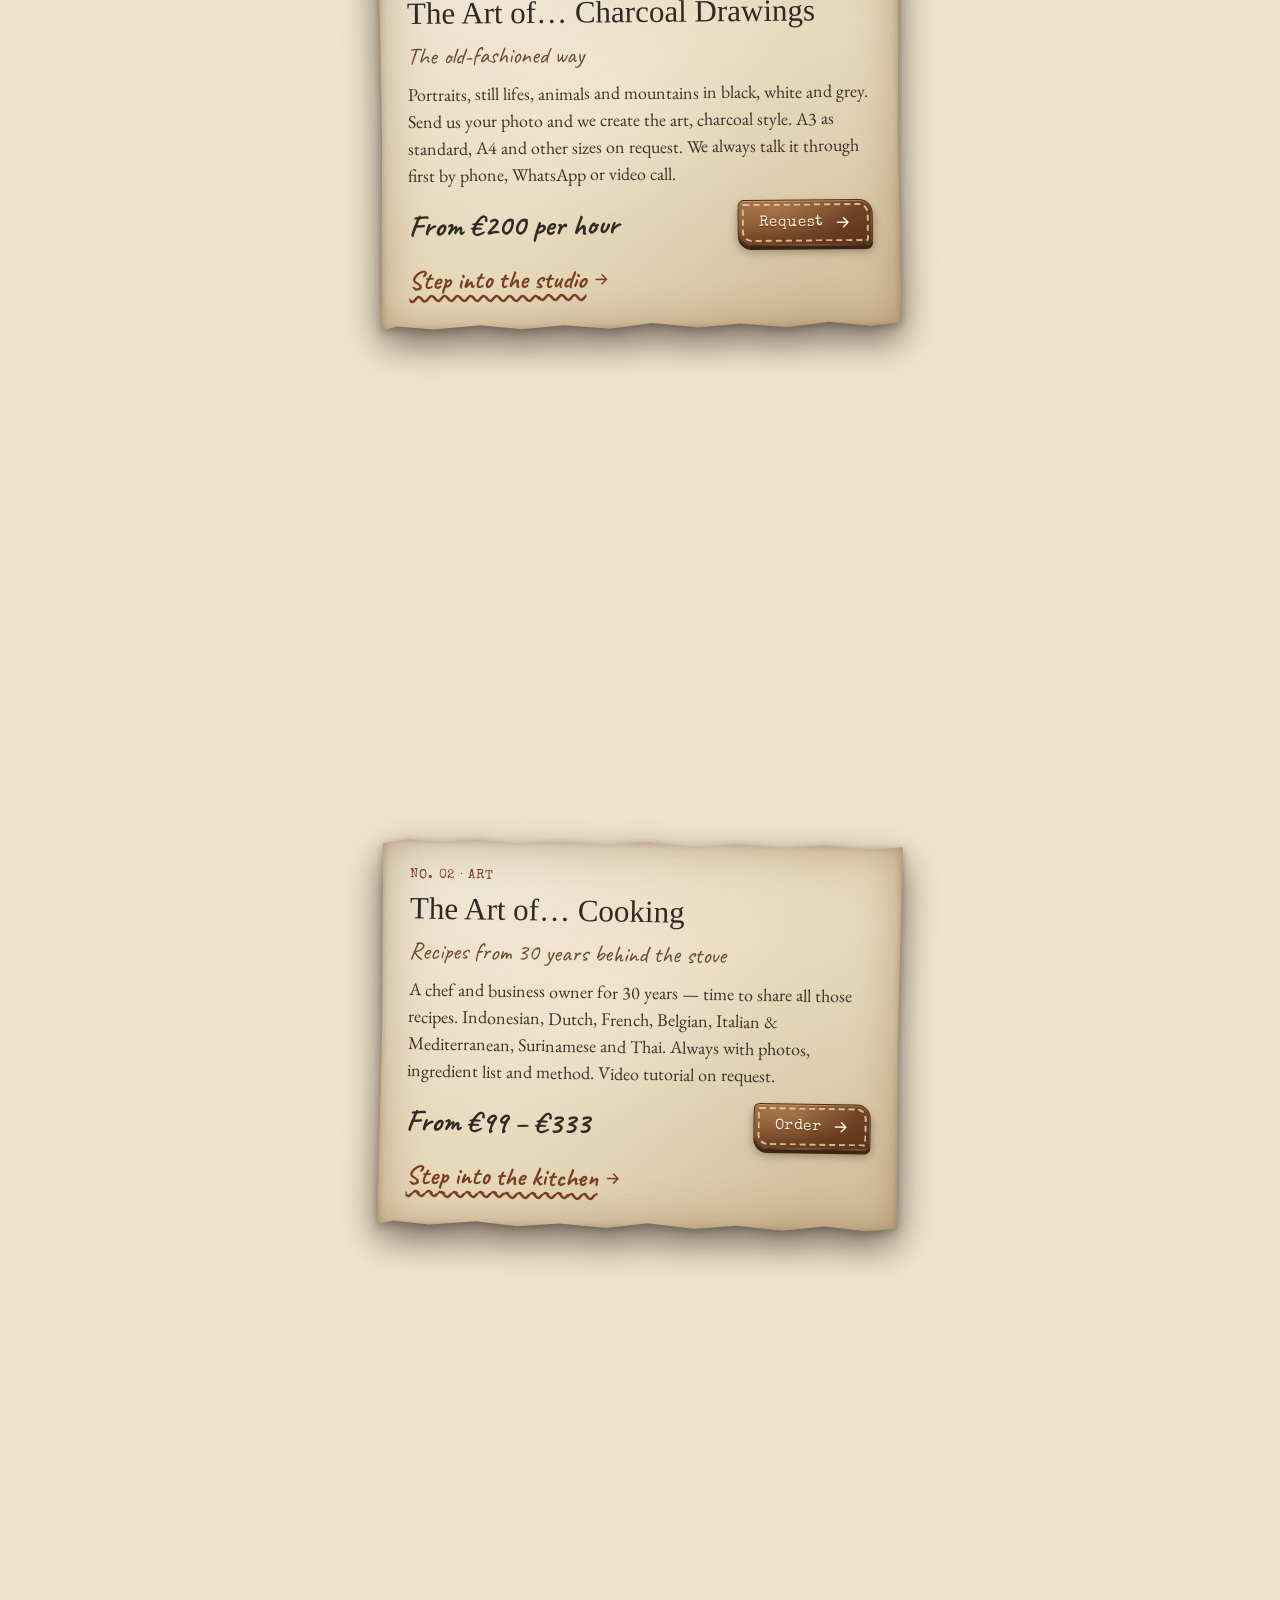
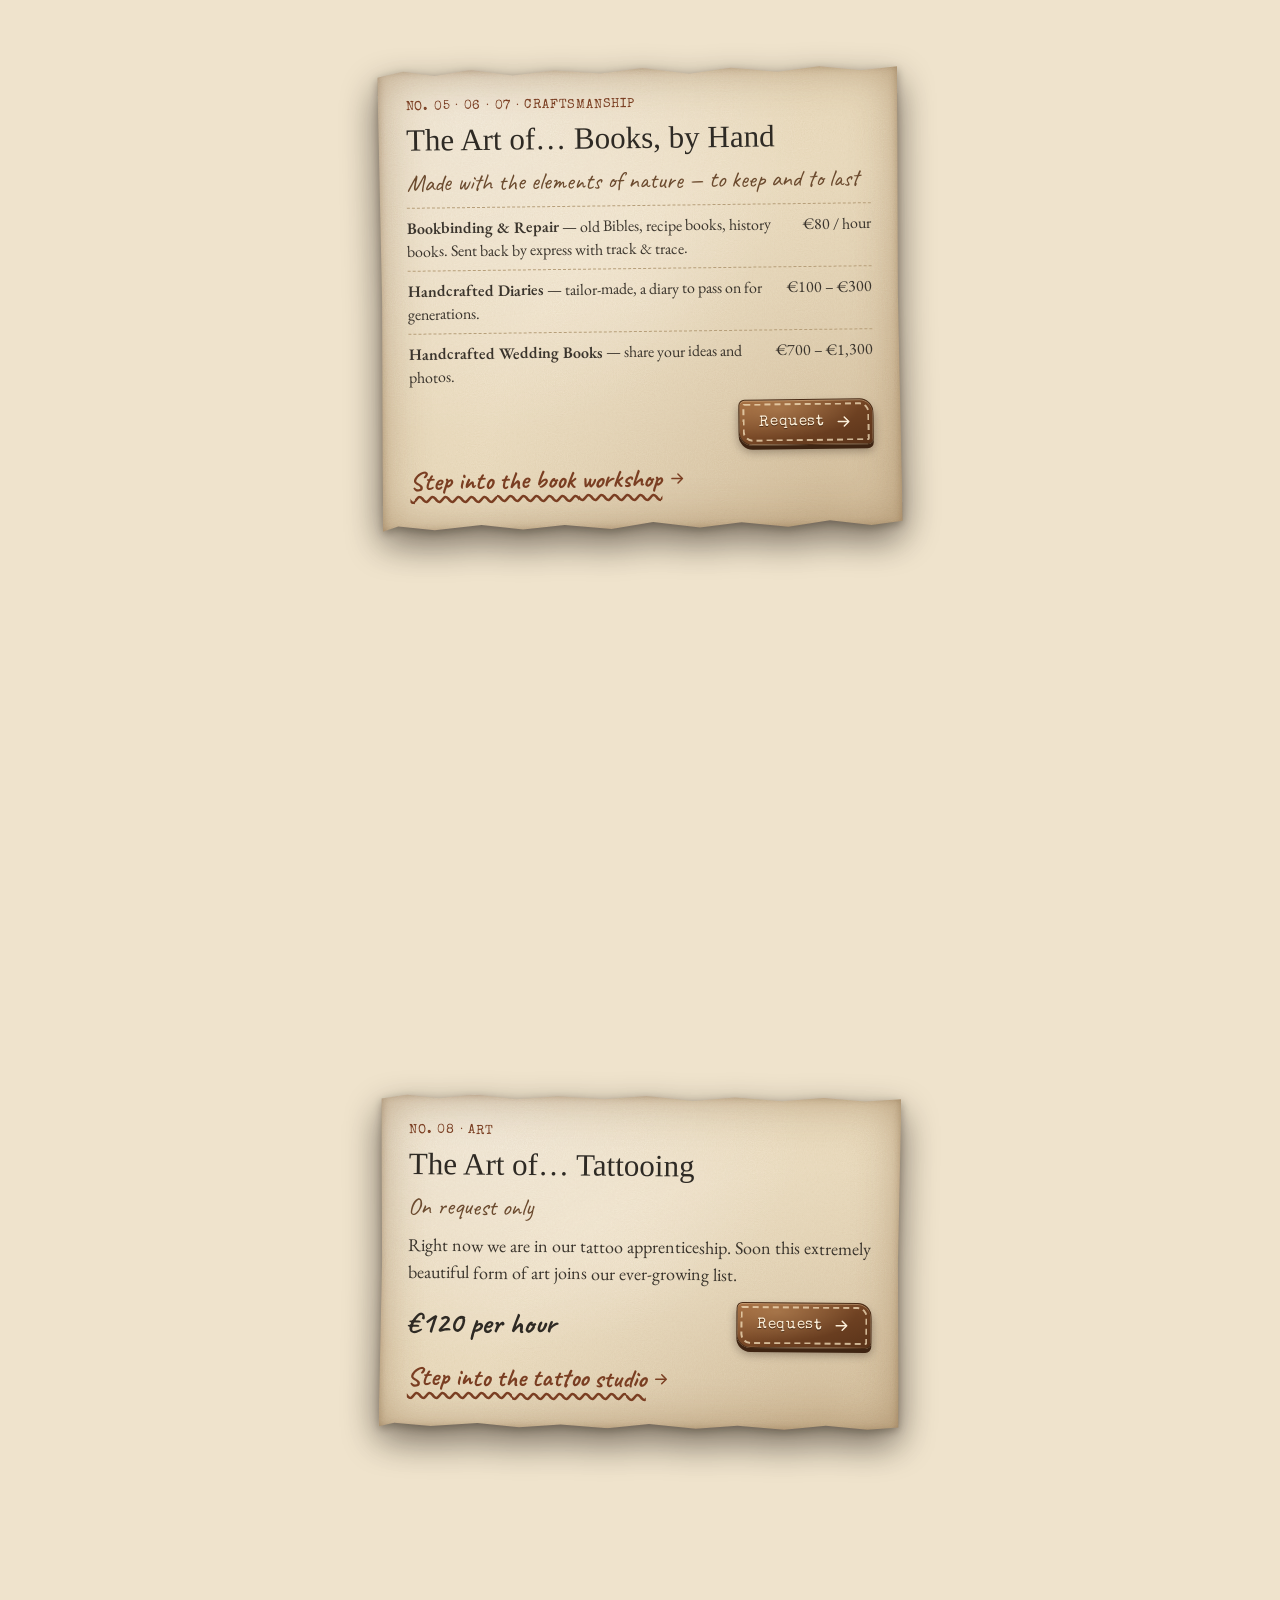
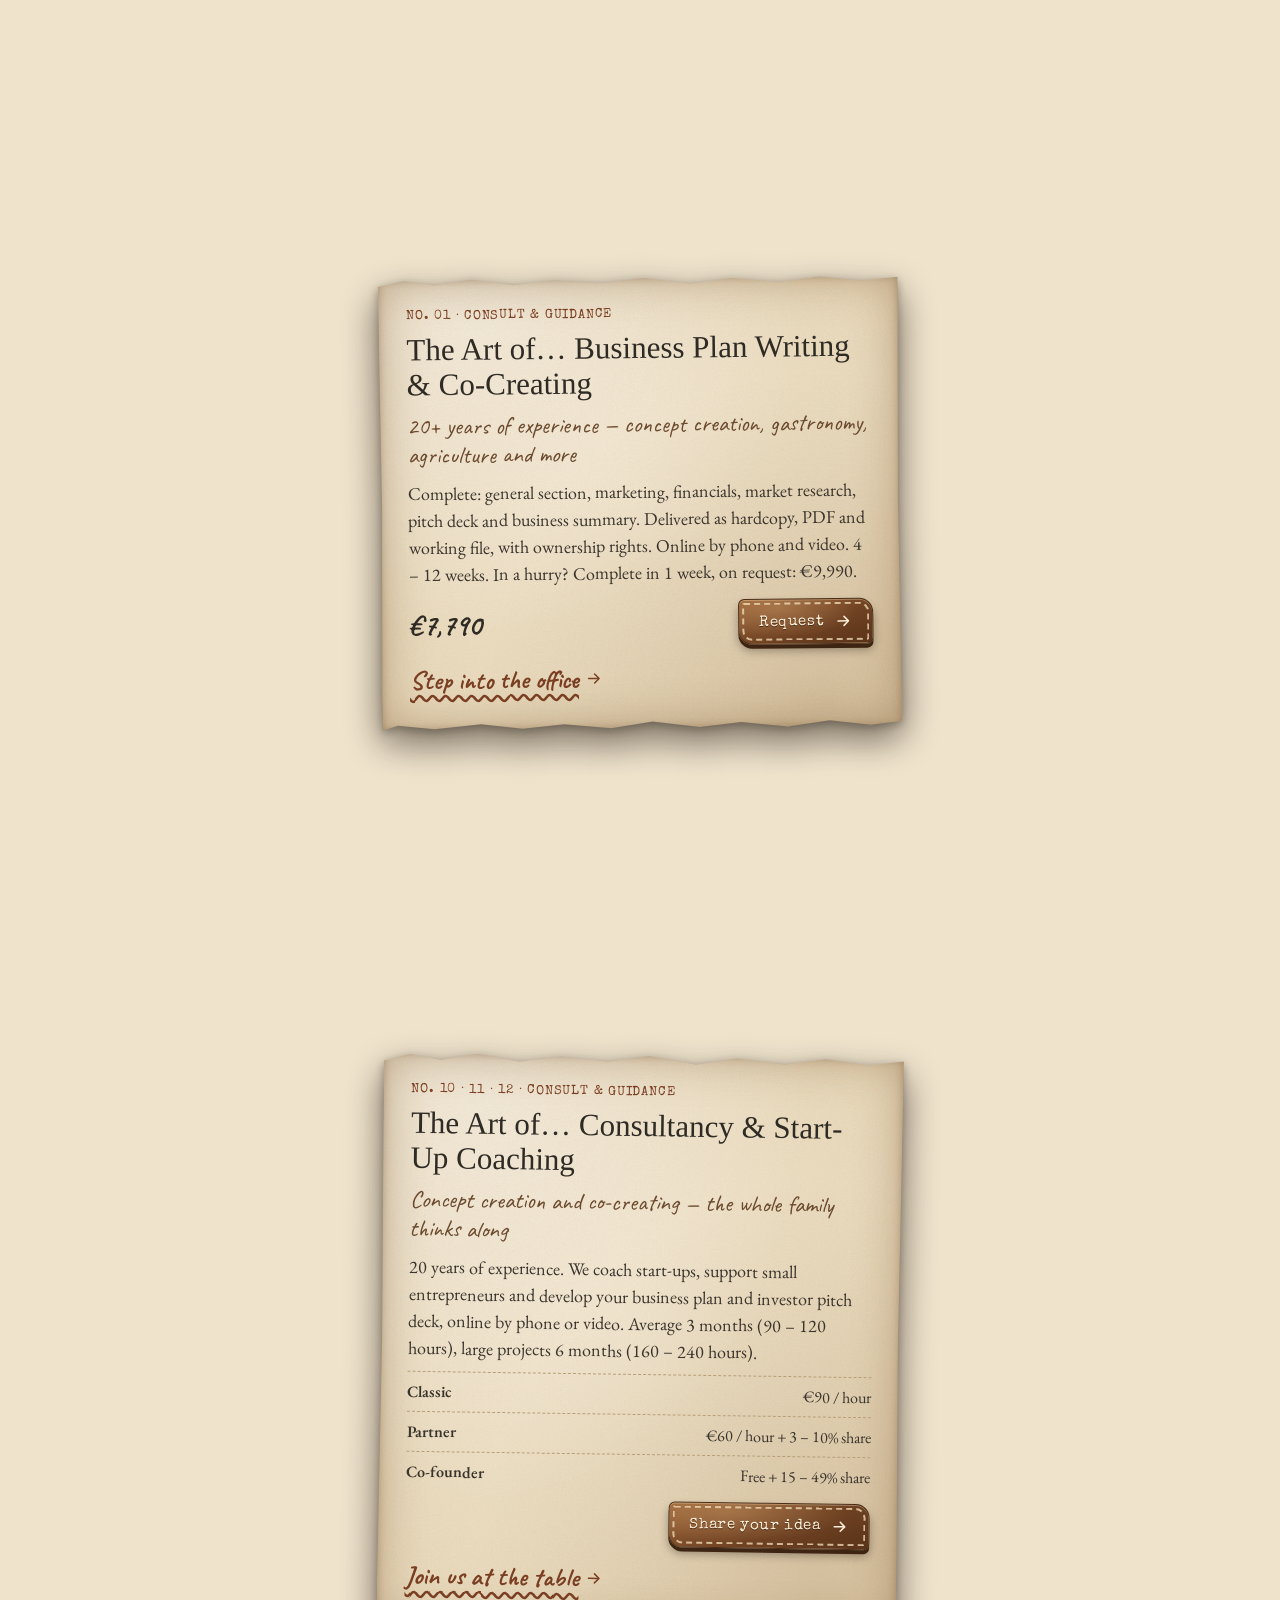
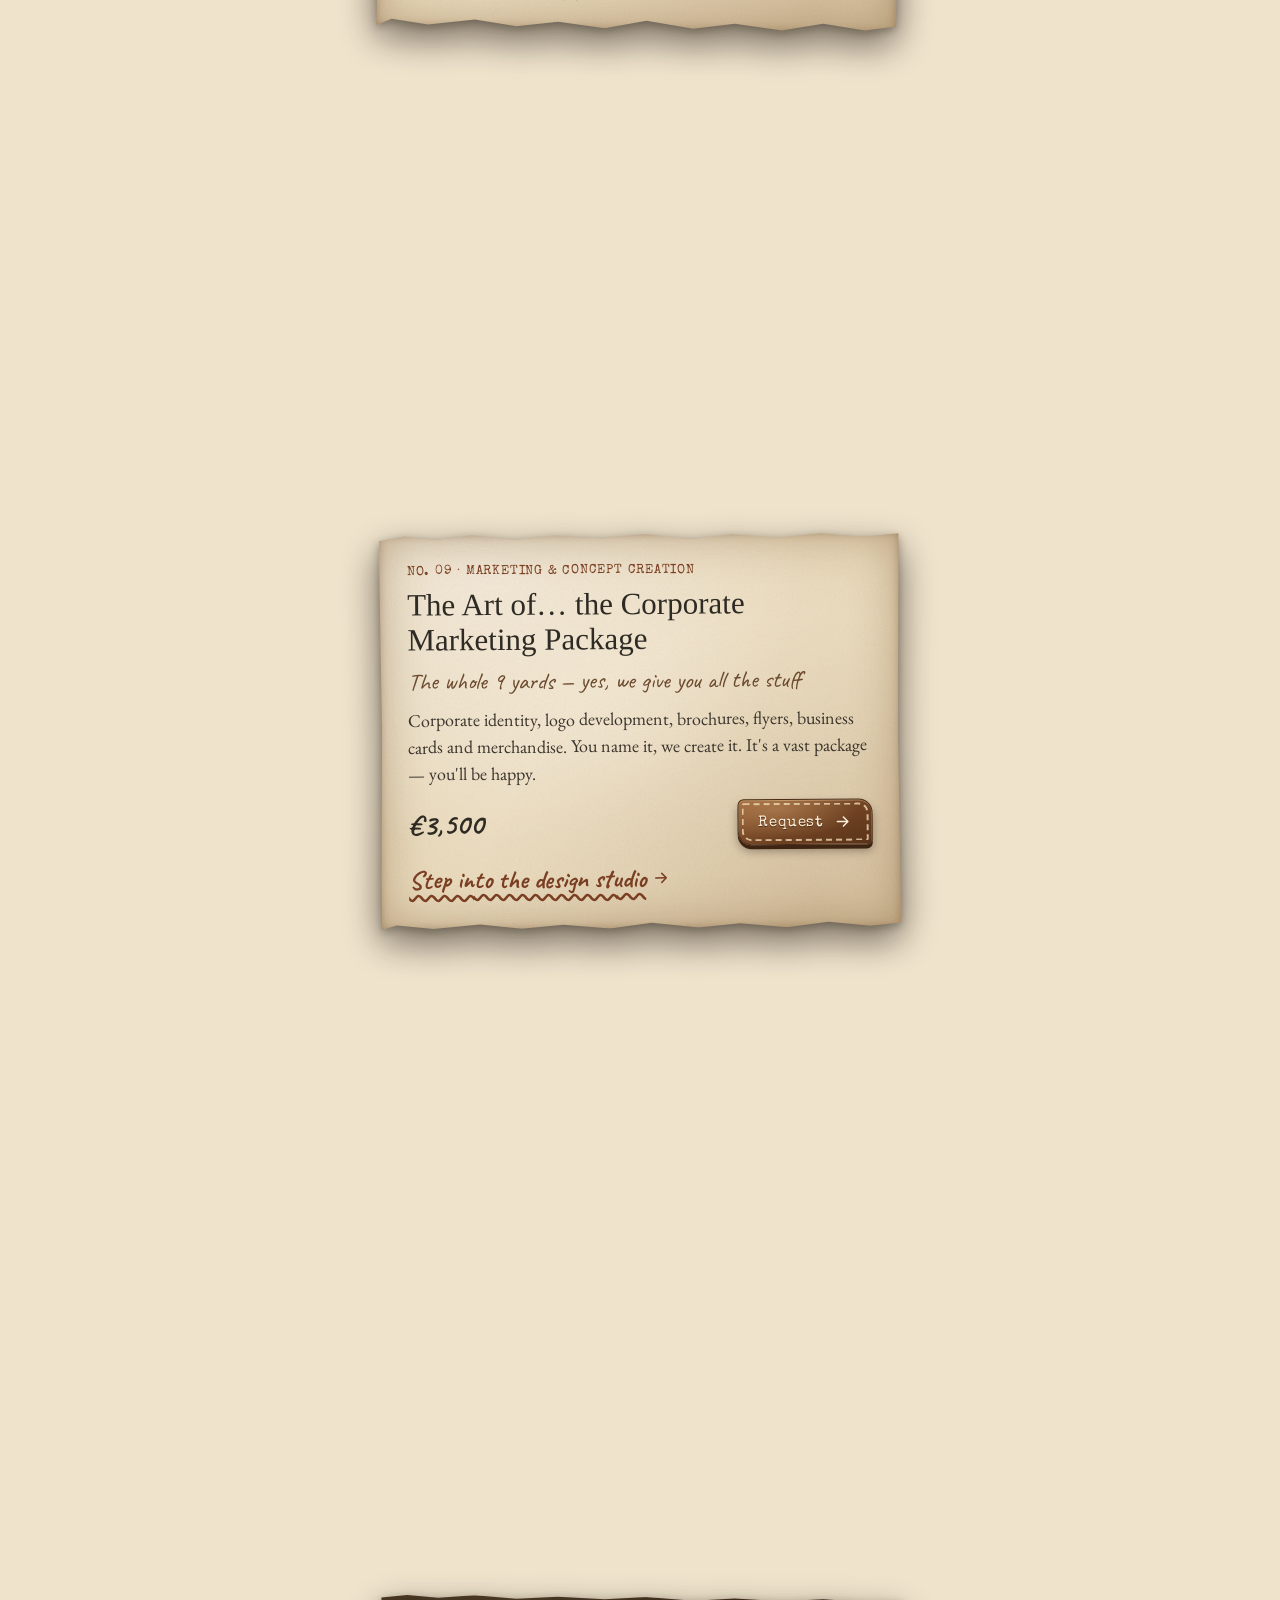
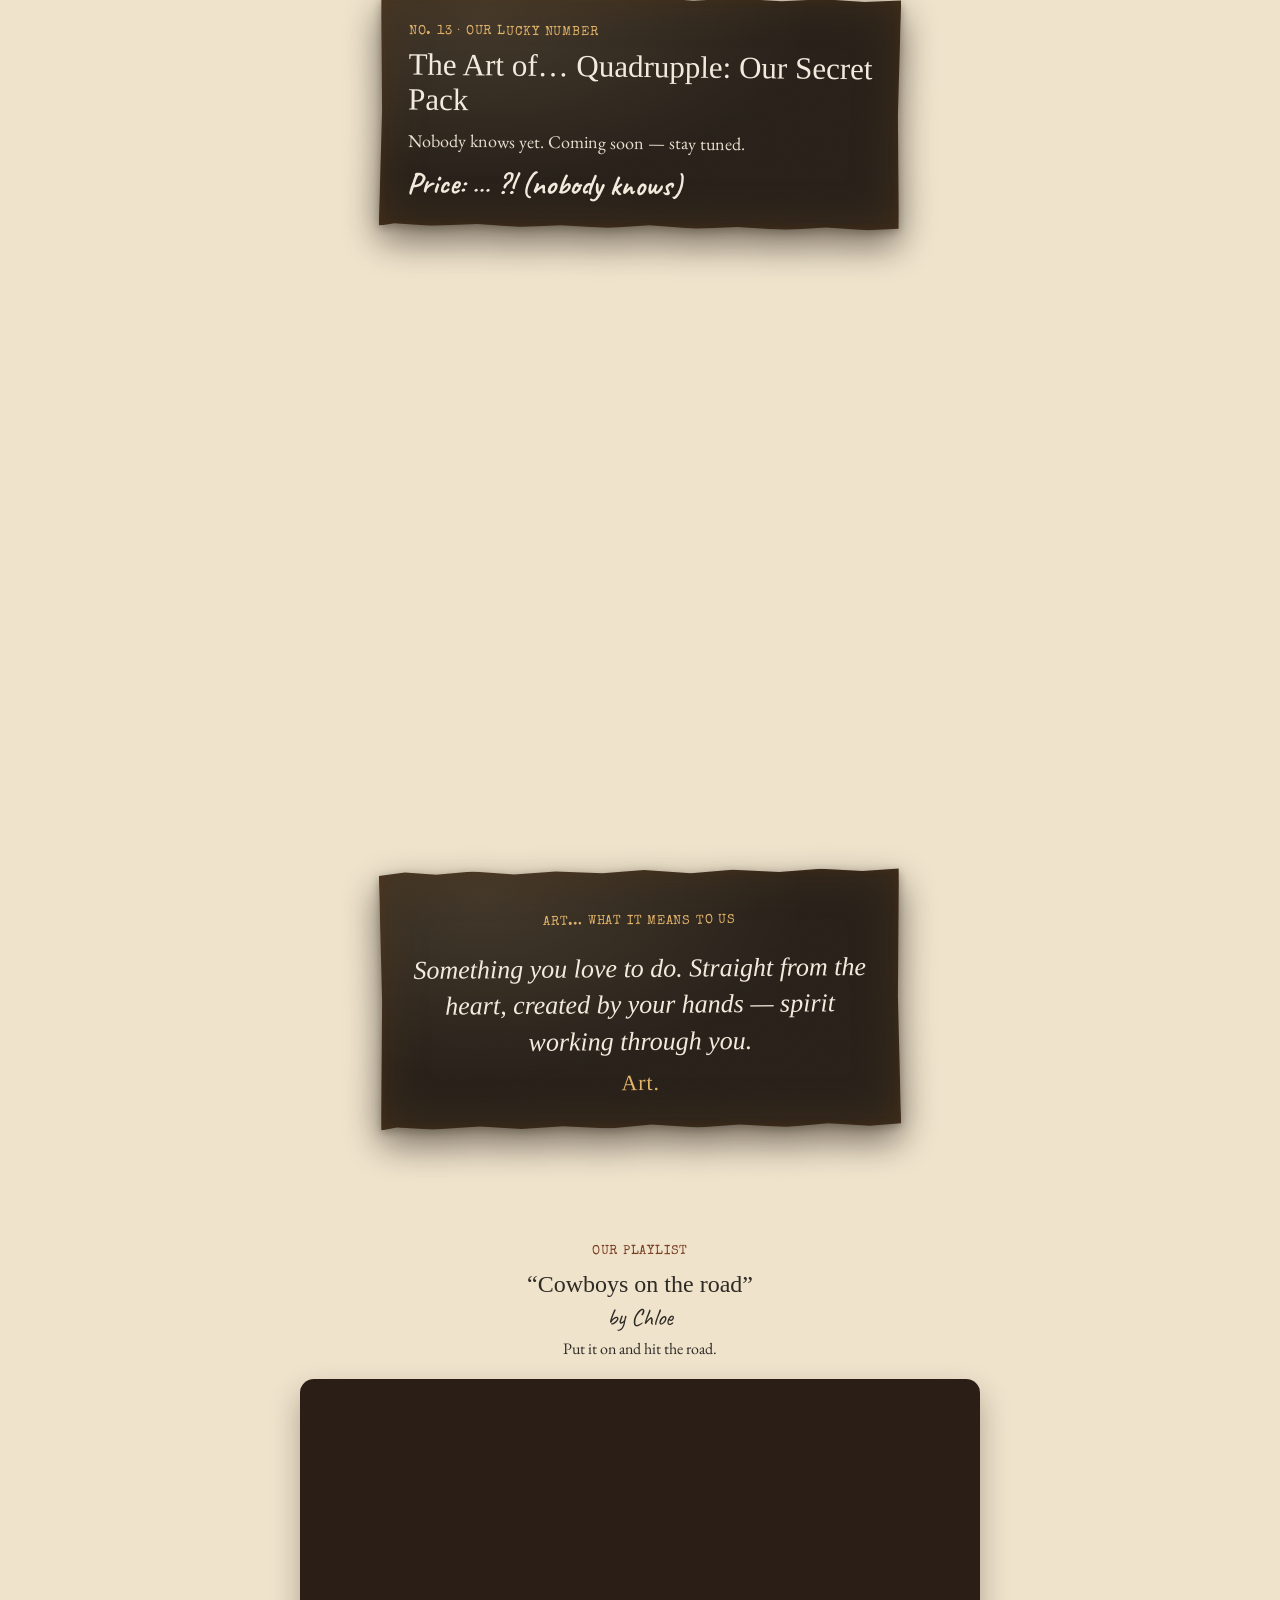
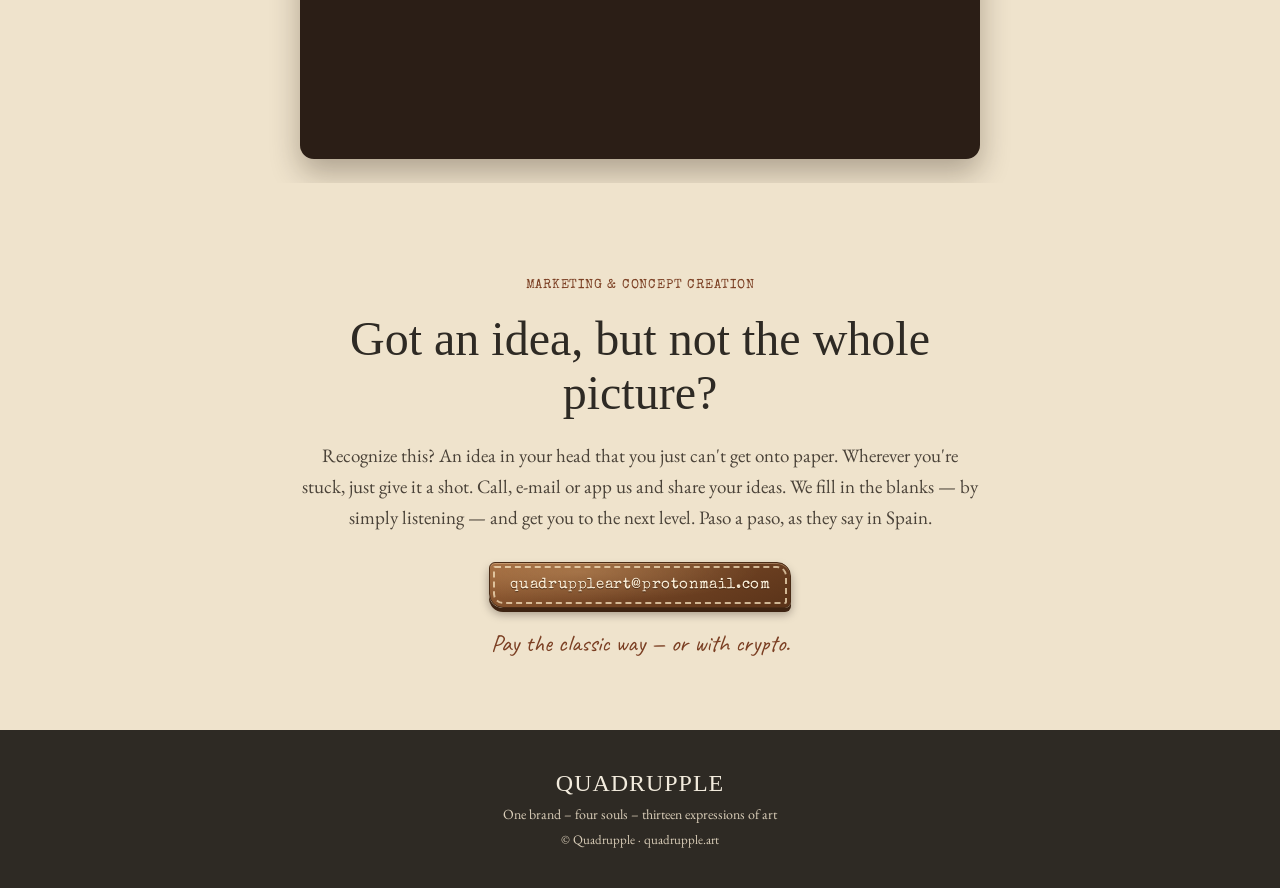
==== commit 76a2ed0b: "Spotify playlist 'Cowboys on the road' by Chloe after the fireplace scene (5 languages); pauses our " ====
--- a/index.html
+++ b/index.html
@@ -8,11 +8,11 @@
 <link rel="preconnect" href="https://fonts.googleapis.com">
 <link rel="preconnect" href="https://fonts.gstatic.com" crossorigin>
 <link href="https://fonts.googleapis.com/css2?family=IM+Fell+English:ital@0;1&family=IM+Fell+English+SC&family=EB+Garamond:ital,wght@0,400;0,600;1,400&family=Caveat:wght@500;700&family=Special+Elite&family=Libre+Franklin:wght@400;500;600&display=swap" rel="stylesheet">
-<link rel="stylesheet" href="assets/style.css?v=14">
+<link rel="stylesheet" href="assets/style.css?v=15">
 </head>
 <body>
 <main id="app"></main>
-<script src="assets/lang.js?v=14"></script>
-<script src="assets/main.js?v=14"></script>
+<script src="assets/lang.js?v=15"></script>
+<script src="assets/main.js?v=15"></script>
 </body>
 </html>
--- a/assets/style.css
+++ b/assets/style.css
@@ -227,3 +227,8 @@
 .brandrow{display:flex;flex-wrap:wrap;gap:12px;justify-content:center}
 .brandrow figure{margin:0;width:min(260px,41vw)}
 .brandrow img{display:block;width:100%;height:auto;border-radius:6px;box-shadow:0 10px 22px rgba(30,15,5,.3)}
+.playlist{max-width:720px;margin:0 auto;padding:64px 20px 24px;text-align:center}
+.playlist h2{margin:6px 0 4px}
+.playlist .sub{font-size:24px;margin:0 0 6px}
+.playlist .pl-text{margin:0 0 20px}
+.playlist .spotify{display:block;border:0;border-radius:14px;box-shadow:0 14px 30px rgba(30,15,5,.3);background:#2b1e16}
